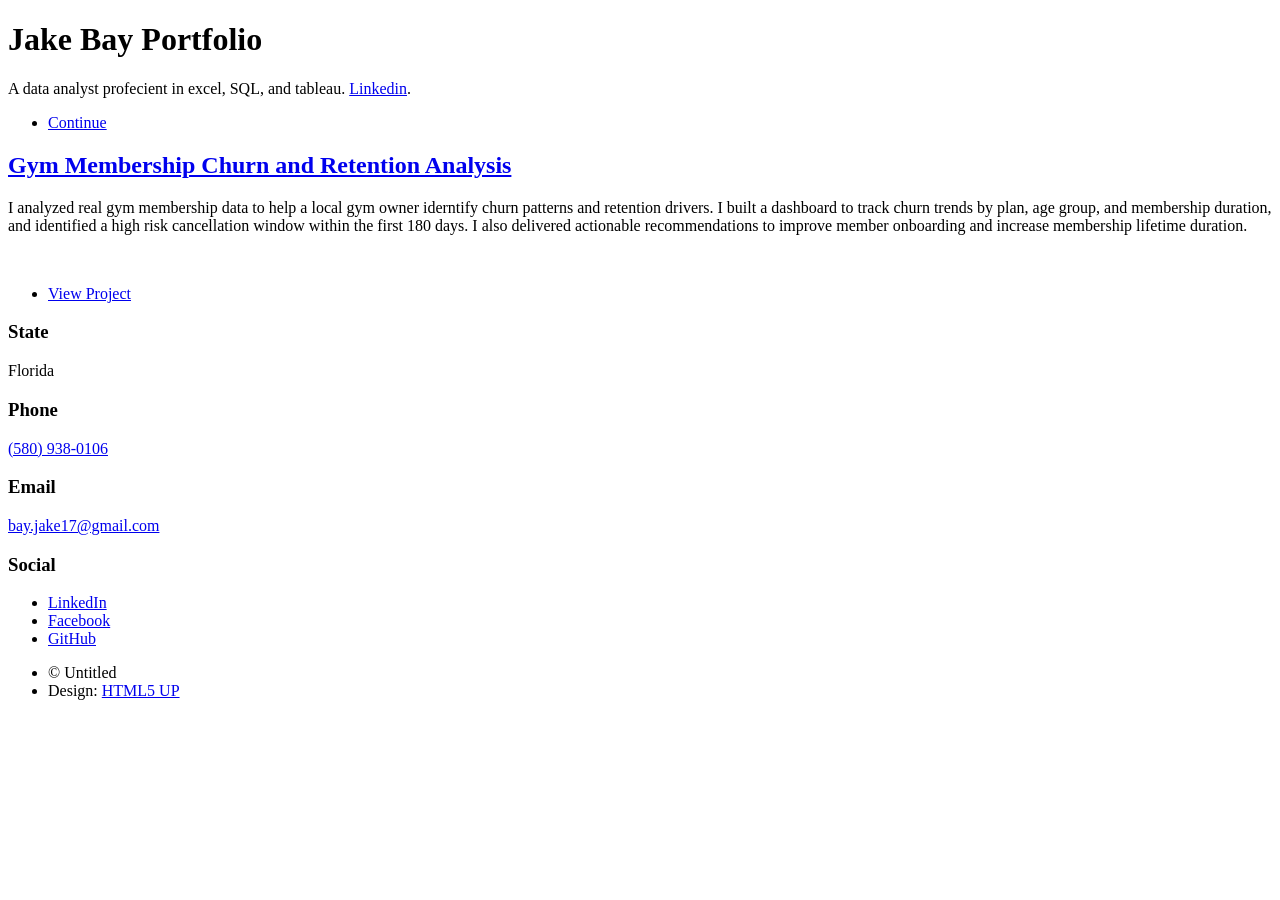
==== index.html @ 682425d4 "Add files via upload Initial Commit" ====
<!DOCTYPE HTML>
<!--
	Massively by HTML5 UP
	html5up.net | @ajlkn
	Free for personal and commercial use under the CCA 3.0 license (html5up.net/license)
-->
<html>
	<head>
		<title>Jake Bay Portfolio</title>
		<meta charset="utf-8" />
		<meta name="viewport" content="width=device-width, initial-scale=1, user-scalable=no" />
		<link rel="stylesheet" href="assets/css/main.css" />
		<noscript><link rel="stylesheet" href="assets/css/noscript.css" /></noscript>
	</head>
	<body class="is-preload">

		<!-- Wrapper -->
			<div id="wrapper" class="fade-in">

				<!-- Intro -->
					<div id="intro">
						<h1>Jake Bay Portfolio</h1></h1>
						<p>A data analyst profecient in excel, SQL, and tableau. <a href="https://www.linkedin.com/in/jake-bay/">Linkedin</a>.</p>
						<ul class="actions">
							<li><a href="#header" class="button icon solid solo fa-arrow-down scrolly">Continue</a></li>
						</ul>
					</div>

				<!-- Main -->
					<div id="main">

						<!-- Featured Post -->
							<article class="post featured">
								<header class="major">
						
									<h2><a href="#">Gym Membership Churn and Retention Analysis</a></h2>
									<p>I analyzed real gym membership data to help a local gym owner iderntify churn patterns and retention drivers.
										I built a dashboard to track churn trends by plan, age group, and membership duration, and identified a high risk
									cancellation window within the first 180 days. I also delivered actionable recommendations to improve member onboarding and increase membership lifetime duration.
						
									</p>
								</header>
								<a href="https://github.com/jakebay/gym_member_churn_analysis" target="_blank" class="image main"><img src="images/pic01.jpg" alt="" /></a>
								<ul class="actions special">
									<li><a href="https://github.com/jakebay/gym_member_churn_analysis" target="_blank" class="button large">View Project</a></li>
								</ul>
							</article>

		        




					</div>

				<!-- Footer -->
					
						<section class="split contact">
							<section class="alt">
								<h3>State</h3>
								<p>Florida</p>
							</section>
							<section>
								<h3>Phone</h3>
								<p><a href="#">(580) 938-0106</a></p>
							</section>
							<section>
								<h3>Email</h3>
								<p><a href="#">bay.jake17@gmail.com</a></p>
							</section>
							<section>
								<h3>Social</h3>
								<ul class="icons alt">
									<li><a href="https://www.linkedin.com/in/jake-bay/" class="icon brands alt fa-linkedin"><span class="label">LinkedIn</span></a></li>
									<li><a href="https://www.facebook.com/jake.bay.73" class="icon brands alt fa-facebook-f"><span class="label">Facebook</span></a></li>
									<li><a href="https://github.com/jakebay" class="icon brands alt fa-github"><span class="label">GitHub</span></a></li>
								</ul>
							</section>
						</section>
					</footer>

				<!-- Copyright -->
					<div id="copyright">
						<ul><li>&copy; Untitled</li><li>Design: <a href="https://html5up.net">HTML5 UP</a></li></ul>
					</div>

			</div>

		<!-- Scripts -->
			<script src="assets/js/jquery.min.js"></script>
			<script src="assets/js/jquery.scrollex.min.js"></script>
			<script src="assets/js/jquery.scrolly.min.js"></script>
			<script src="assets/js/browser.min.js"></script>
			<script src="assets/js/breakpoints.min.js"></script>
			<script src="assets/js/util.js"></script>
			<script src="assets/js/main.js"></script>

	</body>
</html>
---- assets/css/main.css ----
@import url(fontawesome-all.min.css);
@import url("https://fonts.googleapis.com/css?family=Merriweather:300,700,300italic,700italic|Source+Sans+Pro:900");

/*
	Massively by HTML5 UP
	html5up.net | @ajlkn
	Free for personal and commercial use under the CCA 3.0 license (html5up.net/license)
*/

html, body, div, span, applet, object,
iframe, h1, h2, h3, h4, h5, h6, p, blockquote,
pre, a, abbr, acronym, address, big, cite,
code, del, dfn, em, img, ins, kbd, q, s, samp,
small, strike, strong, sub, sup, tt, var, b,
u, i, center, dl, dt, dd, ol, ul, li, fieldset,
form, label, legend, table, caption, tbody,
tfoot, thead, tr, th, td, article, aside,
canvas, details, embed, figure, figcaption,
footer, header, hgroup, menu, nav, output, ruby,
section, summary, time, mark, audio, video {
	margin: 0;
	padding: 0;
	border: 0;
	font-size: 100%;
	font: inherit;
	vertical-align: baseline;}

article, aside, details, figcaption, figure,
footer, header, hgroup, menu, nav, section {
	display: block;}

body {
	line-height: 1;
}

ol, ul {
	list-style: none;
}

blockquote, q {
	quotes: none;
}

	blockquote:before, blockquote:after, q:before, q:after {
		content: '';
		content: none;
	}

table {
	border-collapse: collapse;
	border-spacing: 0;
}

body {
	-webkit-text-size-adjust: none;
}

mark {
	background-color: transparent;
	color: inherit;
}

input::-moz-focus-inner {
	border: 0;
	padding: 0;
}

input, select, textarea {
	-moz-appearance: none;
	-webkit-appearance: none;
	-ms-appearance: none;
	appearance: none;
}

/* Basic */

	@-ms-viewport {
		width: device-width;
	}

	body {
		-ms-overflow-style: scrollbar;
	}

	@media screen and (max-width: 480px) {

		html, body {
			min-width: 320px;
		}

	}

	html {
		box-sizing: border-box;
	}

	*, *:before, *:after {
		box-sizing: inherit;
	}

	body {
		background-color: #1e252d;
	}

		body.is-preload *, body.is-preload *:before, body.is-preload *:after {
			-moz-animation: none !important;
			-webkit-animation: none !important;
			-ms-animation: none !important;
			animation: none !important;
			-moz-transition: none !important;
			-webkit-transition: none !important;
			-ms-transition: none !important;
			transition: none !important;
		}

/* Type */

	html {
		font-size: 16pt;
	}

		@media screen and (max-width: 1680px) {

			html {
				font-size: 12pt;
			}

		}

		@media screen and (max-width: 1280px) {

			html {
				font-size: 11pt;
			}

		}

		@media screen and (max-width: 360px) {

			html {
				font-size: 10pt;
			}

		}

	body {
		color: #212931;
	}

	body, input, select, textarea {
		font-family: "Merriweather", Georgia, serif;
		font-weight: 300;
		font-size: 1rem;
		line-height: 2.375;
	}

	a {
		-moz-transition: color 0.2s ease-in-out, background-color 0.2s ease-in-out, border-color 0.2s ease-in-out, box-shadow 0.2s ease-in-out;
		-webkit-transition: color 0.2s ease-in-out, background-color 0.2s ease-in-out, border-color 0.2s ease-in-out, box-shadow 0.2s ease-in-out;
		-ms-transition: color 0.2s ease-in-out, background-color 0.2s ease-in-out, border-color 0.2s ease-in-out, box-shadow 0.2s ease-in-out;
		transition: color 0.2s ease-in-out, background-color 0.2s ease-in-out, border-color 0.2s ease-in-out, box-shadow 0.2s ease-in-out;
		border-bottom: dotted 1px;
		text-decoration: none;
	}

		a:hover {
			border-bottom-color: transparent;
		}

	strong, b {
		font-weight: 600;
	}

	em, i {
		font-style: italic;
	}

	p {
		text-align: justify;
		margin: 0 0 2rem 0;
	}

	h1, h2, h3, h4, h5, h6 {
		font-family: "Source Sans Pro", Helvetica, sans-serif;
		font-weight: 900;
		line-height: 1.5;
		letter-spacing: 0.075em;
		text-transform: uppercase;
		margin: 0 0 1rem 0;
	}

		h1 a, h2 a, h3 a, h4 a, h5 a, h6 a {
			border-bottom: 0;
			color: inherit;
			text-decoration: none;
		}

	h1 {
		font-size: 4rem;
		line-height: 1.1;
		margin: 0 0 2rem 0;
	}

	h2 {
		font-size: 1.75rem;
		line-height: 1.3;
		margin: 0 0 1.5rem 0;
	}

	h3 {
		font-size: 1.25rem;
		margin: 0 0 1.5rem 0;
	}

	h4 {
		font-size: 1rem;
	}

	h5 {
		font-size: 0.9rem;
	}

	h6 {
		font-size: 0.8rem;
	}

	sub {
		font-size: 0.8rem;
		position: relative;
		top: 0.5rem;
	}

	sup {
		font-size: 0.8rem;
		position: relative;
		top: -0.5rem;
	}

	blockquote {
		border-left: solid 4px;
		font-style: italic;
		margin: 0 0 2rem 0;
		padding: 0.5rem 0 0.5rem 2rem;
	}

	code {
		border: solid 2px;
		font-family: "Courier New", monospace;
		font-size: 0.9rem;
		margin: 0 0.25rem;
		padding: 0.25rem 0.65rem;
	}

	pre {
		-webkit-overflow-scrolling: touch;
		font-family: "Courier New", monospace;
		font-size: 0.9rem;
		margin: 0 0 2rem 0;
	}

		pre code {
			display: block;
			line-height: 1.75;
			padding: 1rem 1.5rem;
			overflow-x: auto;
		}

	hr {
		border: 0;
		border-bottom: solid 2px;
		margin: 3rem 0;
	}

		hr.major {
			margin: 5rem 0;
		}

	.align-left {
		text-align: left;
	}

	.align-center {
		text-align: center;
	}

	.align-right {
		text-align: right;
	}

	input, select, textarea {
		color: #212931;
	}

	a {
		color: #212931;
		border-bottom-color: rgba(33, 41, 49, 0.5);
	}

		a:hover {
			border-bottom-color: transparent;
			color: #18bfef !important;
		}

	strong, b {
		color: #212931;
	}

	h1, h2, h3, h4, h5, h6 {
		color: #212931;
	}

	blockquote {
		border-left-color: #eeeeee;
	}

	code {
		background: rgba(220, 220, 220, 0.25);
		border-color: #eeeeee;
	}

	hr {
		border-bottom-color: #eeeeee;
	}

/* Row */

	.row {
		display: flex;
		flex-wrap: wrap;
		box-sizing: border-box;
		align-items: stretch;
	}

		.row > * {
			box-sizing: border-box;
		}

		.row.gtr-uniform > * > :last-child {
			margin-bottom: 0;
		}

		.row.aln-left {
			justify-content: flex-start;
		}

		.row.aln-center {
			justify-content: center;
		}

		.row.aln-right {
			justify-content: flex-end;
		}

		.row.aln-top {
			align-items: flex-start;
		}

		.row.aln-middle {
			align-items: center;
		}

		.row.aln-bottom {
			align-items: flex-end;
		}

		.row > .imp {
			order: -1;
		}

		.row > .col-1 {
			width: 8.33333%;
		}

		.row > .off-1 {
			margin-left: 8.33333%;
		}

		.row > .col-2 {
			width: 16.66667%;
		}

		.row > .off-2 {
			margin-left: 16.66667%;
		}

		.row > .col-3 {
			width: 25%;
		}

		.row > .off-3 {
			margin-left: 25%;
		}

		.row > .col-4 {
			width: 33.33333%;
		}

		.row > .off-4 {
			margin-left: 33.33333%;
		}

		.row > .col-5 {
			width: 41.66667%;
		}

		.row > .off-5 {
			margin-left: 41.66667%;
		}

		.row > .col-6 {
			width: 50%;
		}

		.row > .off-6 {
			margin-left: 50%;
		}

		.row > .col-7 {
			width: 58.33333%;
		}

		.row > .off-7 {
			margin-left: 58.33333%;
		}

		.row > .col-8 {
			width: 66.66667%;
		}

		.row > .off-8 {
			margin-left: 66.66667%;
		}

		.row > .col-9 {
			width: 75%;
		}

		.row > .off-9 {
			margin-left: 75%;
		}

		.row > .col-10 {
			width: 83.33333%;
		}

		.row > .off-10 {
			margin-left: 83.33333%;
		}

		.row > .col-11 {
			width: 91.66667%;
		}

		.row > .off-11 {
			margin-left: 91.66667%;
		}

		.row > .col-12 {
			width: 100%;
		}

		.row > .off-12 {
			margin-left: 100%;
		}

		.row.gtr-0 {
			margin-top: 0;
			margin-left: 0rem;
		}

			.row.gtr-0 > * {
				padding: 0 0 0 0rem;
			}

			.row.gtr-0.gtr-uniform {
				margin-top: 0rem;
			}

				.row.gtr-0.gtr-uniform > * {
					padding-top: 0rem;
				}

		.row.gtr-25 {
			margin-top: 0;
			margin-left: -0.375rem;
		}

			.row.gtr-25 > * {
				padding: 0 0 0 0.375rem;
			}

			.row.gtr-25.gtr-uniform {
				margin-top: -0.375rem;
			}

				.row.gtr-25.gtr-uniform > * {
					padding-top: 0.375rem;
				}

		.row.gtr-50 {
			margin-top: 0;
			margin-left: -0.75rem;
		}

			.row.gtr-50 > * {
				padding: 0 0 0 0.75rem;
			}

			.row.gtr-50.gtr-uniform {
				margin-top: -0.75rem;
			}

				.row.gtr-50.gtr-uniform > * {
					padding-top: 0.75rem;
				}

		.row {
			margin-top: 0;
			margin-left: -1.5rem;
		}

			.row > * {
				padding: 0 0 0 1.5rem;
			}

			.row.gtr-uniform {
				margin-top: -1.5rem;
			}

				.row.gtr-uniform > * {
					padding-top: 1.5rem;
				}

		.row.gtr-150 {
			margin-top: 0;
			margin-left: -2.25rem;
		}

			.row.gtr-150 > * {
				padding: 0 0 0 2.25rem;
			}

			.row.gtr-150.gtr-uniform {
				margin-top: -2.25rem;
			}

				.row.gtr-150.gtr-uniform > * {
					padding-top: 2.25rem;
				}

		.row.gtr-200 {
			margin-top: 0;
			margin-left: -3rem;
		}

			.row.gtr-200 > * {
				padding: 0 0 0 3rem;
			}

			.row.gtr-200.gtr-uniform {
				margin-top: -3rem;
			}

				.row.gtr-200.gtr-uniform > * {
					padding-top: 3rem;
				}

		@media screen and (max-width: 1680px) {

			.row {
				display: flex;
				flex-wrap: wrap;
				box-sizing: border-box;
				align-items: stretch;
			}

				.row > * {
					box-sizing: border-box;
				}

				.row.gtr-uniform > * > :last-child {
					margin-bottom: 0;
				}

				.row.aln-left {
					justify-content: flex-start;
				}

				.row.aln-center {
					justify-content: center;
				}

				.row.aln-right {
					justify-content: flex-end;
				}

				.row.aln-top {
					align-items: flex-start;
				}

				.row.aln-middle {
					align-items: center;
				}

				.row.aln-bottom {
					align-items: flex-end;
				}

				.row > .imp-xlarge {
					order: -1;
				}

				.row > .col-1-xlarge {
					width: 8.33333%;
				}

				.row > .off-1-xlarge {
					margin-left: 8.33333%;
				}

				.row > .col-2-xlarge {
					width: 16.66667%;
				}

				.row > .off-2-xlarge {
					margin-left: 16.66667%;
				}

				.row > .col-3-xlarge {
					width: 25%;
				}

				.row > .off-3-xlarge {
					margin-left: 25%;
				}

				.row > .col-4-xlarge {
					width: 33.33333%;
				}

				.row > .off-4-xlarge {
					margin-left: 33.33333%;
				}

				.row > .col-5-xlarge {
					width: 41.66667%;
				}

				.row > .off-5-xlarge {
					margin-left: 41.66667%;
				}

				.row > .col-6-xlarge {
					width: 50%;
				}

				.row > .off-6-xlarge {
					margin-left: 50%;
				}

				.row > .col-7-xlarge {
					width: 58.33333%;
				}

				.row > .off-7-xlarge {
					margin-left: 58.33333%;
				}

				.row > .col-8-xlarge {
					width: 66.66667%;
				}

				.row > .off-8-xlarge {
					margin-left: 66.66667%;
				}

				.row > .col-9-xlarge {
					width: 75%;
				}

				.row > .off-9-xlarge {
					margin-left: 75%;
				}

				.row > .col-10-xlarge {
					width: 83.33333%;
				}

				.row > .off-10-xlarge {
					margin-left: 83.33333%;
				}

				.row > .col-11-xlarge {
					width: 91.66667%;
				}

				.row > .off-11-xlarge {
					margin-left: 91.66667%;
				}

				.row > .col-12-xlarge {
					width: 100%;
				}

				.row > .off-12-xlarge {
					margin-left: 100%;
				}

				.row.gtr-0 {
					margin-top: 0;
					margin-left: 0rem;
				}

					.row.gtr-0 > * {
						padding: 0 0 0 0rem;
					}

					.row.gtr-0.gtr-uniform {
						margin-top: 0rem;
					}

						.row.gtr-0.gtr-uniform > * {
							padding-top: 0rem;
						}

				.row.gtr-25 {
					margin-top: 0;
					margin-left: -0.375rem;
				}

					.row.gtr-25 > * {
						padding: 0 0 0 0.375rem;
					}

					.row.gtr-25.gtr-uniform {
						margin-top: -0.375rem;
					}

						.row.gtr-25.gtr-uniform > * {
							padding-top: 0.375rem;
						}

				.row.gtr-50 {
					margin-top: 0;
					margin-left: -0.75rem;
				}

					.row.gtr-50 > * {
						padding: 0 0 0 0.75rem;
					}

					.row.gtr-50.gtr-uniform {
						margin-top: -0.75rem;
					}

						.row.gtr-50.gtr-uniform > * {
							padding-top: 0.75rem;
						}

				.row {
					margin-top: 0;
					margin-left: -1.5rem;
				}

					.row > * {
						padding: 0 0 0 1.5rem;
					}

					.row.gtr-uniform {
						margin-top: -1.5rem;
					}

						.row.gtr-uniform > * {
							padding-top: 1.5rem;
						}

				.row.gtr-150 {
					margin-top: 0;
					margin-left: -2.25rem;
				}

					.row.gtr-150 > * {
						padding: 0 0 0 2.25rem;
					}

					.row.gtr-150.gtr-uniform {
						margin-top: -2.25rem;
					}

						.row.gtr-150.gtr-uniform > * {
							padding-top: 2.25rem;
						}

				.row.gtr-200 {
					margin-top: 0;
					margin-left: -3rem;
				}

					.row.gtr-200 > * {
						padding: 0 0 0 3rem;
					}

					.row.gtr-200.gtr-uniform {
						margin-top: -3rem;
					}

						.row.gtr-200.gtr-uniform > * {
							padding-top: 3rem;
						}

		}

		@media screen and (max-width: 1280px) {

			.row {
				display: flex;
				flex-wrap: wrap;
				box-sizing: border-box;
				align-items: stretch;
			}

				.row > * {
					box-sizing: border-box;
				}

				.row.gtr-uniform > * > :last-child {
					margin-bottom: 0;
				}

				.row.aln-left {
					justify-content: flex-start;
				}

				.row.aln-center {
					justify-content: center;
				}

				.row.aln-right {
					justify-content: flex-end;
				}

				.row.aln-top {
					align-items: flex-start;
				}

				.row.aln-middle {
					align-items: center;
				}

				.row.aln-bottom {
					align-items: flex-end;
				}

				.row > .imp-large {
					order: -1;
				}

				.row > .col-1-large {
					width: 8.33333%;
				}

				.row > .off-1-large {
					margin-left: 8.33333%;
				}

				.row > .col-2-large {
					width: 16.66667%;
				}

				.row > .off-2-large {
					margin-left: 16.66667%;
				}

				.row > .col-3-large {
					width: 25%;
				}

				.row > .off-3-large {
					margin-left: 25%;
				}

				.row > .col-4-large {
					width: 33.33333%;
				}

				.row > .off-4-large {
					margin-left: 33.33333%;
				}

				.row > .col-5-large {
					width: 41.66667%;
				}

				.row > .off-5-large {
					margin-left: 41.66667%;
				}

				.row > .col-6-large {
					width: 50%;
				}

				.row > .off-6-large {
					margin-left: 50%;
				}

				.row > .col-7-large {
					width: 58.33333%;
				}

				.row > .off-7-large {
					margin-left: 58.33333%;
				}

				.row > .col-8-large {
					width: 66.66667%;
				}

				.row > .off-8-large {
					margin-left: 66.66667%;
				}

				.row > .col-9-large {
					width: 75%;
				}

				.row > .off-9-large {
					margin-left: 75%;
				}

				.row > .col-10-large {
					width: 83.33333%;
				}

				.row > .off-10-large {
					margin-left: 83.33333%;
				}

				.row > .col-11-large {
					width: 91.66667%;
				}

				.row > .off-11-large {
					margin-left: 91.66667%;
				}

				.row > .col-12-large {
					width: 100%;
				}

				.row > .off-12-large {
					margin-left: 100%;
				}

				.row.gtr-0 {
					margin-top: 0;
					margin-left: 0rem;
				}

					.row.gtr-0 > * {
						padding: 0 0 0 0rem;
					}

					.row.gtr-0.gtr-uniform {
						margin-top: 0rem;
					}

						.row.gtr-0.gtr-uniform > * {
							padding-top: 0rem;
						}

				.row.gtr-25 {
					margin-top: 0;
					margin-left: -0.375rem;
				}

					.row.gtr-25 > * {
						padding: 0 0 0 0.375rem;
					}

					.row.gtr-25.gtr-uniform {
						margin-top: -0.375rem;
					}

						.row.gtr-25.gtr-uniform > * {
							padding-top: 0.375rem;
						}

				.row.gtr-50 {
					margin-top: 0;
					margin-left: -0.75rem;
				}

					.row.gtr-50 > * {
						padding: 0 0 0 0.75rem;
					}

					.row.gtr-50.gtr-uniform {
						margin-top: -0.75rem;
					}

						.row.gtr-50.gtr-uniform > * {
							padding-top: 0.75rem;
						}

				.row {
					margin-top: 0;
					margin-left: -1.5rem;
				}

					.row > * {
						padding: 0 0 0 1.5rem;
					}

					.row.gtr-uniform {
						margin-top: -1.5rem;
					}

						.row.gtr-uniform > * {
							padding-top: 1.5rem;
						}

				.row.gtr-150 {
					margin-top: 0;
					margin-left: -2.25rem;
				}

					.row.gtr-150 > * {
						padding: 0 0 0 2.25rem;
					}

					.row.gtr-150.gtr-uniform {
						margin-top: -2.25rem;
					}

						.row.gtr-150.gtr-uniform > * {
							padding-top: 2.25rem;
						}

				.row.gtr-200 {
					margin-top: 0;
					margin-left: -3rem;
				}

					.row.gtr-200 > * {
						padding: 0 0 0 3rem;
					}

					.row.gtr-200.gtr-uniform {
						margin-top: -3rem;
					}

						.row.gtr-200.gtr-uniform > * {
							padding-top: 3rem;
						}

		}

		@media screen and (max-width: 980px) {

			.row {
				display: flex;
				flex-wrap: wrap;
				box-sizing: border-box;
				align-items: stretch;
			}

				.row > * {
					box-sizing: border-box;
				}

				.row.gtr-uniform > * > :last-child {
					margin-bottom: 0;
				}

				.row.aln-left {
					justify-content: flex-start;
				}

				.row.aln-center {
					justify-content: center;
				}

				.row.aln-right {
					justify-content: flex-end;
				}

				.row.aln-top {
					align-items: flex-start;
				}

				.row.aln-middle {
					align-items: center;
				}

				.row.aln-bottom {
					align-items: flex-end;
				}

				.row > .imp-medium {
					order: -1;
				}

				.row > .col-1-medium {
					width: 8.33333%;
				}

				.row > .off-1-medium {
					margin-left: 8.33333%;
				}

				.row > .col-2-medium {
					width: 16.66667%;
				}

				.row > .off-2-medium {
					margin-left: 16.66667%;
				}

				.row > .col-3-medium {
					width: 25%;
				}

				.row > .off-3-medium {
					margin-left: 25%;
				}

				.row > .col-4-medium {
					width: 33.33333%;
				}

				.row > .off-4-medium {
					margin-left: 33.33333%;
				}

				.row > .col-5-medium {
					width: 41.66667%;
				}

				.row > .off-5-medium {
					margin-left: 41.66667%;
				}

				.row > .col-6-medium {
					width: 50%;
				}

				.row > .off-6-medium {
					margin-left: 50%;
				}

				.row > .col-7-medium {
					width: 58.33333%;
				}

				.row > .off-7-medium {
					margin-left: 58.33333%;
				}

				.row > .col-8-medium {
					width: 66.66667%;
				}

				.row > .off-8-medium {
					margin-left: 66.66667%;
				}

				.row > .col-9-medium {
					width: 75%;
				}

				.row > .off-9-medium {
					margin-left: 75%;
				}

				.row > .col-10-medium {
					width: 83.33333%;
				}

				.row > .off-10-medium {
					margin-left: 83.33333%;
				}

				.row > .col-11-medium {
					width: 91.66667%;
				}

				.row > .off-11-medium {
					margin-left: 91.66667%;
				}

				.row > .col-12-medium {
					width: 100%;
				}

				.row > .off-12-medium {
					margin-left: 100%;
				}

				.row.gtr-0 {
					margin-top: 0;
					margin-left: 0rem;
				}

					.row.gtr-0 > * {
						padding: 0 0 0 0rem;
					}

					.row.gtr-0.gtr-uniform {
						margin-top: 0rem;
					}

						.row.gtr-0.gtr-uniform > * {
							padding-top: 0rem;
						}

				.row.gtr-25 {
					margin-top: 0;
					margin-left: -0.375rem;
				}

					.row.gtr-25 > * {
						padding: 0 0 0 0.375rem;
					}

					.row.gtr-25.gtr-uniform {
						margin-top: -0.375rem;
					}

						.row.gtr-25.gtr-uniform > * {
							padding-top: 0.375rem;
						}

				.row.gtr-50 {
					margin-top: 0;
					margin-left: -0.75rem;
				}

					.row.gtr-50 > * {
						padding: 0 0 0 0.75rem;
					}

					.row.gtr-50.gtr-uniform {
						margin-top: -0.75rem;
					}

						.row.gtr-50.gtr-uniform > * {
							padding-top: 0.75rem;
						}

				.row {
					margin-top: 0;
					margin-left: -1.5rem;
				}

					.row > * {
						padding: 0 0 0 1.5rem;
					}

					.row.gtr-uniform {
						margin-top: -1.5rem;
					}

						.row.gtr-uniform > * {
							padding-top: 1.5rem;
						}

				.row.gtr-150 {
					margin-top: 0;
					margin-left: -2.25rem;
				}

					.row.gtr-150 > * {
						padding: 0 0 0 2.25rem;
					}

					.row.gtr-150.gtr-uniform {
						margin-top: -2.25rem;
					}

						.row.gtr-150.gtr-uniform > * {
							padding-top: 2.25rem;
						}

				.row.gtr-200 {
					margin-top: 0;
					margin-left: -3rem;
				}

					.row.gtr-200 > * {
						padding: 0 0 0 3rem;
					}

					.row.gtr-200.gtr-uniform {
						margin-top: -3rem;
					}

						.row.gtr-200.gtr-uniform > * {
							padding-top: 3rem;
						}

		}

		@media screen and (max-width: 736px) {

			.row {
				display: flex;
				flex-wrap: wrap;
				box-sizing: border-box;
				align-items: stretch;
			}

				.row > * {
					box-sizing: border-box;
				}

				.row.gtr-uniform > * > :last-child {
					margin-bottom: 0;
				}

				.row.aln-left {
					justify-content: flex-start;
				}

				.row.aln-center {
					justify-content: center;
				}

				.row.aln-right {
					justify-content: flex-end;
				}

				.row.aln-top {
					align-items: flex-start;
				}

				.row.aln-middle {
					align-items: center;
				}

				.row.aln-bottom {
					align-items: flex-end;
				}

				.row > .imp-small {
					order: -1;
				}

				.row > .col-1-small {
					width: 8.33333%;
				}

				.row > .off-1-small {
					margin-left: 8.33333%;
				}

				.row > .col-2-small {
					width: 16.66667%;
				}

				.row > .off-2-small {
					margin-left: 16.66667%;
				}

				.row > .col-3-small {
					width: 25%;
				}

				.row > .off-3-small {
					margin-left: 25%;
				}

				.row > .col-4-small {
					width: 33.33333%;
				}

				.row > .off-4-small {
					margin-left: 33.33333%;
				}

				.row > .col-5-small {
					width: 41.66667%;
				}

				.row > .off-5-small {
					margin-left: 41.66667%;
				}

				.row > .col-6-small {
					width: 50%;
				}

				.row > .off-6-small {
					margin-left: 50%;
				}

				.row > .col-7-small {
					width: 58.33333%;
				}

				.row > .off-7-small {
					margin-left: 58.33333%;
				}

				.row > .col-8-small {
					width: 66.66667%;
				}

				.row > .off-8-small {
					margin-left: 66.66667%;
				}

				.row > .col-9-small {
					width: 75%;
				}

				.row > .off-9-small {
					margin-left: 75%;
				}

				.row > .col-10-small {
					width: 83.33333%;
				}

				.row > .off-10-small {
					margin-left: 83.33333%;
				}

				.row > .col-11-small {
					width: 91.66667%;
				}

				.row > .off-11-small {
					margin-left: 91.66667%;
				}

				.row > .col-12-small {
					width: 100%;
				}

				.row > .off-12-small {
					margin-left: 100%;
				}

				.row.gtr-0 {
					margin-top: 0;
					margin-left: 0rem;
				}

					.row.gtr-0 > * {
						padding: 0 0 0 0rem;
					}

					.row.gtr-0.gtr-uniform {
						margin-top: 0rem;
					}

						.row.gtr-0.gtr-uniform > * {
							padding-top: 0rem;
						}

				.row.gtr-25 {
					margin-top: 0;
					margin-left: -0.375rem;
				}

					.row.gtr-25 > * {
						padding: 0 0 0 0.375rem;
					}

					.row.gtr-25.gtr-uniform {
						margin-top: -0.375rem;
					}

						.row.gtr-25.gtr-uniform > * {
							padding-top: 0.375rem;
						}

				.row.gtr-50 {
					margin-top: 0;
					margin-left: -0.75rem;
				}

					.row.gtr-50 > * {
						padding: 0 0 0 0.75rem;
					}

					.row.gtr-50.gtr-uniform {
						margin-top: -0.75rem;
					}

						.row.gtr-50.gtr-uniform > * {
							padding-top: 0.75rem;
						}

				.row {
					margin-top: 0;
					margin-left: -1.5rem;
				}

					.row > * {
						padding: 0 0 0 1.5rem;
					}

					.row.gtr-uniform {
						margin-top: -1.5rem;
					}

						.row.gtr-uniform > * {
							padding-top: 1.5rem;
						}

				.row.gtr-150 {
					margin-top: 0;
					margin-left: -2.25rem;
				}

					.row.gtr-150 > * {
						padding: 0 0 0 2.25rem;
					}

					.row.gtr-150.gtr-uniform {
						margin-top: -2.25rem;
					}

						.row.gtr-150.gtr-uniform > * {
							padding-top: 2.25rem;
						}

				.row.gtr-200 {
					margin-top: 0;
					margin-left: -3rem;
				}

					.row.gtr-200 > * {
						padding: 0 0 0 3rem;
					}

					.row.gtr-200.gtr-uniform {
						margin-top: -3rem;
					}

						.row.gtr-200.gtr-uniform > * {
							padding-top: 3rem;
						}

		}

		@media screen and (max-width: 480px) {

			.row {
				display: flex;
				flex-wrap: wrap;
				box-sizing: border-box;
				align-items: stretch;
			}

				.row > * {
					box-sizing: border-box;
				}

				.row.gtr-uniform > * > :last-child {
					margin-bottom: 0;
				}

				.row.aln-left {
					justify-content: flex-start;
				}

				.row.aln-center {
					justify-content: center;
				}

				.row.aln-right {
					justify-content: flex-end;
				}

				.row.aln-top {
					align-items: flex-start;
				}

				.row.aln-middle {
					align-items: center;
				}

				.row.aln-bottom {
					align-items: flex-end;
				}

				.row > .imp-xsmall {
					order: -1;
				}

				.row > .col-1-xsmall {
					width: 8.33333%;
				}

				.row > .off-1-xsmall {
					margin-left: 8.33333%;
				}

				.row > .col-2-xsmall {
					width: 16.66667%;
				}

				.row > .off-2-xsmall {
					margin-left: 16.66667%;
				}

				.row > .col-3-xsmall {
					width: 25%;
				}

				.row > .off-3-xsmall {
					margin-left: 25%;
				}

				.row > .col-4-xsmall {
					width: 33.33333%;
				}

				.row > .off-4-xsmall {
					margin-left: 33.33333%;
				}

				.row > .col-5-xsmall {
					width: 41.66667%;
				}

				.row > .off-5-xsmall {
					margin-left: 41.66667%;
				}

				.row > .col-6-xsmall {
					width: 50%;
				}

				.row > .off-6-xsmall {
					margin-left: 50%;
				}

				.row > .col-7-xsmall {
					width: 58.33333%;
				}

				.row > .off-7-xsmall {
					margin-left: 58.33333%;
				}

				.row > .col-8-xsmall {
					width: 66.66667%;
				}

				.row > .off-8-xsmall {
					margin-left: 66.66667%;
				}

				.row > .col-9-xsmall {
					width: 75%;
				}

				.row > .off-9-xsmall {
					margin-left: 75%;
				}

				.row > .col-10-xsmall {
					width: 83.33333%;
				}

				.row > .off-10-xsmall {
					margin-left: 83.33333%;
				}

				.row > .col-11-xsmall {
					width: 91.66667%;
				}

				.row > .off-11-xsmall {
					margin-left: 91.66667%;
				}

				.row > .col-12-xsmall {
					width: 100%;
				}

				.row > .off-12-xsmall {
					margin-left: 100%;
				}

				.row.gtr-0 {
					margin-top: 0;
					margin-left: 0rem;
				}

					.row.gtr-0 > * {
						padding: 0 0 0 0rem;
					}

					.row.gtr-0.gtr-uniform {
						margin-top: 0rem;
					}

						.row.gtr-0.gtr-uniform > * {
							padding-top: 0rem;
						}

				.row.gtr-25 {
					margin-top: 0;
					margin-left: -0.375rem;
				}

					.row.gtr-25 > * {
						padding: 0 0 0 0.375rem;
					}

					.row.gtr-25.gtr-uniform {
						margin-top: -0.375rem;
					}

						.row.gtr-25.gtr-uniform > * {
							padding-top: 0.375rem;
						}

				.row.gtr-50 {
					margin-top: 0;
					margin-left: -0.75rem;
				}

					.row.gtr-50 > * {
						padding: 0 0 0 0.75rem;
					}

					.row.gtr-50.gtr-uniform {
						margin-top: -0.75rem;
					}

						.row.gtr-50.gtr-uniform > * {
							padding-top: 0.75rem;
						}

				.row {
					margin-top: 0;
					margin-left: -1.5rem;
				}

					.row > * {
						padding: 0 0 0 1.5rem;
					}

					.row.gtr-uniform {
						margin-top: -1.5rem;
					}

						.row.gtr-uniform > * {
							padding-top: 1.5rem;
						}

				.row.gtr-150 {
					margin-top: 0;
					margin-left: -2.25rem;
				}

					.row.gtr-150 > * {
						padding: 0 0 0 2.25rem;
					}

					.row.gtr-150.gtr-uniform {
						margin-top: -2.25rem;
					}

						.row.gtr-150.gtr-uniform > * {
							padding-top: 2.25rem;
						}

				.row.gtr-200 {
					margin-top: 0;
					margin-left: -3rem;
				}

					.row.gtr-200 > * {
						padding: 0 0 0 3rem;
					}

					.row.gtr-200.gtr-uniform {
						margin-top: -3rem;
					}

						.row.gtr-200.gtr-uniform > * {
							padding-top: 3rem;
						}

		}

		@media screen and (max-width: 360px) {

			.row {
				display: flex;
				flex-wrap: wrap;
				box-sizing: border-box;
				align-items: stretch;
			}

				.row > * {
					box-sizing: border-box;
				}

				.row.gtr-uniform > * > :last-child {
					margin-bottom: 0;
				}

				.row.aln-left {
					justify-content: flex-start;
				}

				.row.aln-center {
					justify-content: center;
				}

				.row.aln-right {
					justify-content: flex-end;
				}

				.row.aln-top {
					align-items: flex-start;
				}

				.row.aln-middle {
					align-items: center;
				}

				.row.aln-bottom {
					align-items: flex-end;
				}

				.row > .imp-xxsmall {
					order: -1;
				}

				.row > .col-1-xxsmall {
					width: 8.33333%;
				}

				.row > .off-1-xxsmall {
					margin-left: 8.33333%;
				}

				.row > .col-2-xxsmall {
					width: 16.66667%;
				}

				.row > .off-2-xxsmall {
					margin-left: 16.66667%;
				}

				.row > .col-3-xxsmall {
					width: 25%;
				}

				.row > .off-3-xxsmall {
					margin-left: 25%;
				}

				.row > .col-4-xxsmall {
					width: 33.33333%;
				}

				.row > .off-4-xxsmall {
					margin-left: 33.33333%;
				}

				.row > .col-5-xxsmall {
					width: 41.66667%;
				}

				.row > .off-5-xxsmall {
					margin-left: 41.66667%;
				}

				.row > .col-6-xxsmall {
					width: 50%;
				}

				.row > .off-6-xxsmall {
					margin-left: 50%;
				}

				.row > .col-7-xxsmall {
					width: 58.33333%;
				}

				.row > .off-7-xxsmall {
					margin-left: 58.33333%;
				}

				.row > .col-8-xxsmall {
					width: 66.66667%;
				}

				.row > .off-8-xxsmall {
					margin-left: 66.66667%;
				}

				.row > .col-9-xxsmall {
					width: 75%;
				}

				.row > .off-9-xxsmall {
					margin-left: 75%;
				}

				.row > .col-10-xxsmall {
					width: 83.33333%;
				}

				.row > .off-10-xxsmall {
					margin-left: 83.33333%;
				}

				.row > .col-11-xxsmall {
					width: 91.66667%;
				}

				.row > .off-11-xxsmall {
					margin-left: 91.66667%;
				}

				.row > .col-12-xxsmall {
					width: 100%;
				}

				.row > .off-12-xxsmall {
					margin-left: 100%;
				}

				.row.gtr-0 {
					margin-top: 0;
					margin-left: 0rem;
				}

					.row.gtr-0 > * {
						padding: 0 0 0 0rem;
					}

					.row.gtr-0.gtr-uniform {
						margin-top: 0rem;
					}

						.row.gtr-0.gtr-uniform > * {
							padding-top: 0rem;
						}

				.row.gtr-25 {
					margin-top: 0;
					margin-left: -0.375rem;
				}

					.row.gtr-25 > * {
						padding: 0 0 0 0.375rem;
					}

					.row.gtr-25.gtr-uniform {
						margin-top: -0.375rem;
					}

						.row.gtr-25.gtr-uniform > * {
							padding-top: 0.375rem;
						}

				.row.gtr-50 {
					margin-top: 0;
					margin-left: -0.75rem;
				}

					.row.gtr-50 > * {
						padding: 0 0 0 0.75rem;
					}

					.row.gtr-50.gtr-uniform {
						margin-top: -0.75rem;
					}

						.row.gtr-50.gtr-uniform > * {
							padding-top: 0.75rem;
						}

				.row {
					margin-top: 0;
					margin-left: -1.5rem;
				}

					.row > * {
						padding: 0 0 0 1.5rem;
					}

					.row.gtr-uniform {
						margin-top: -1.5rem;
					}

						.row.gtr-uniform > * {
							padding-top: 1.5rem;
						}

				.row.gtr-150 {
					margin-top: 0;
					margin-left: -2.25rem;
				}

					.row.gtr-150 > * {
						padding: 0 0 0 2.25rem;
					}

					.row.gtr-150.gtr-uniform {
						margin-top: -2.25rem;
					}

						.row.gtr-150.gtr-uniform > * {
							padding-top: 2.25rem;
						}

				.row.gtr-200 {
					margin-top: 0;
					margin-left: -3rem;
				}

					.row.gtr-200 > * {
						padding: 0 0 0 3rem;
					}

					.row.gtr-200.gtr-uniform {
						margin-top: -3rem;
					}

						.row.gtr-200.gtr-uniform > * {
							padding-top: 3rem;
						}

		}

/* Box */

	.box {
		border: solid 2px;
		margin-bottom: 2rem;
		padding: 1.5rem;
	}

		.box > :last-child,
		.box > :last-child > :last-child,
		.box > :last-child > :last-child > :last-child {
			margin-bottom: 0;
		}

		.box.alt {
			border: 0;
			border-radius: 0;
			padding: 0;
		}

	.box {
		border-color: #eeeeee;
	}

/* Button */

	input[type="submit"],
	input[type="reset"],
	input[type="button"],
	button,
	.button {
		-moz-appearance: none;
		-webkit-appearance: none;
		-ms-appearance: none;
		appearance: none;
		-moz-transition: background-color 0.2s ease-in-out, box-shadow 0.2s ease-in-out, color 0.2s ease-in-out;
		-webkit-transition: background-color 0.2s ease-in-out, box-shadow 0.2s ease-in-out, color 0.2s ease-in-out;
		-ms-transition: background-color 0.2s ease-in-out, box-shadow 0.2s ease-in-out, color 0.2s ease-in-out;
		transition: background-color 0.2s ease-in-out, box-shadow 0.2s ease-in-out, color 0.2s ease-in-out;
		border: 0;
		border-radius: 0;
		cursor: pointer;
		display: inline-block;
		font-family: "Source Sans Pro", Helvetica, sans-serif;
		font-size: 0.8rem;
		font-weight: 900;
		letter-spacing: 0.075em;
		height: 3rem;
		line-height: 3rem;
		padding: 0 2rem;
		text-align: center;
		text-decoration: none;
		text-transform: uppercase;
		white-space: nowrap;
	}

		input[type="submit"].icon:before,
		input[type="reset"].icon:before,
		input[type="button"].icon:before,
		button.icon:before,
		.button.icon:before {
			margin-right: 0.5rem;
		}

		input[type="submit"].icon.solo,
		input[type="reset"].icon.solo,
		input[type="button"].icon.solo,
		button.icon.solo,
		.button.icon.solo {
			position: relative;
			width: 4rem;
			height: 4rem;
			line-height: 4rem;
			border-radius: 4rem;
			text-indent: 4rem;
			overflow: hidden;
			padding: 0;
			white-space: nowrap;
		}

			input[type="submit"].icon.solo:before,
			input[type="reset"].icon.solo:before,
			input[type="button"].icon.solo:before,
			button.icon.solo:before,
			.button.icon.solo:before {
				position: absolute;
				display: block;
				top: 0;
				left: 0;
				width: inherit;
				height: inherit;
				line-height: inherit;
				font-size: 1.25rem;
				margin-right: 0;
				text-align: center;
				text-indent: 0;
			}

		input[type="submit"].fit,
		input[type="reset"].fit,
		input[type="button"].fit,
		button.fit,
		.button.fit {
			width: 100%;
		}

		input[type="submit"].small,
		input[type="reset"].small,
		input[type="button"].small,
		button.small,
		.button.small {
			font-size: 0.7rem;
			height: 2.5rem;
			line-height: 2.5rem;
			padding: 0 1.5rem;
		}

		input[type="submit"].large,
		input[type="reset"].large,
		input[type="button"].large,
		button.large,
		.button.large {
			font-size: 0.9rem;
			height: 3.5rem;
			line-height: 3.5rem;
			padding: 0 2.75rem;
		}

		@media screen and (max-width: 980px) {

			input[type="submit"],
			input[type="reset"],
			input[type="button"],
			button,
			.button {
				font-size: 0.9rem;
				height: 3.25rem;
				line-height: 3.25rem;
			}

				input[type="submit"].large,
				input[type="reset"].large,
				input[type="button"].large,
				button.large,
				.button.large {
					font-size: 1rem;
					height: 3.75rem;
					line-height: 3.75rem;
				}

		}

		input[type="submit"].disabled, input[type="submit"]:disabled,
		input[type="reset"].disabled,
		input[type="reset"]:disabled,
		input[type="button"].disabled,
		input[type="button"]:disabled,
		button.disabled,
		button:disabled,
		.button.disabled,
		.button:disabled {
			pointer-events: none;
			opacity: 0.25;
		}

	input[type="submit"],
	input[type="reset"],
	input[type="button"],
	button,
	.button {
		background-color: transparent;
		box-shadow: inset 0 0 0 2px #212931;
		color: #212931 !important;
	}

		input[type="submit"]:hover,
		input[type="reset"]:hover,
		input[type="button"]:hover,
		button:hover,
		.button:hover {
			box-shadow: inset 0 0 0 2px #18bfef;
			color: #18bfef !important;
		}

		input[type="submit"].primary,
		input[type="reset"].primary,
		input[type="button"].primary,
		button.primary,
		.button.primary {
			background-color: #212931;
			box-shadow: none;
			color: #ffffff !important;
		}

			input[type="submit"].primary:hover,
			input[type="reset"].primary:hover,
			input[type="button"].primary:hover,
			button.primary:hover,
			.button.primary:hover {
				background-color: #18bfef;
			}

/* Form */

	form {
		margin: 0 0 2rem 0;
	}

		form > :last-child {
			margin-bottom: 0;
		}

		form > .fields {
			display: -moz-flex;
			display: -webkit-flex;
			display: -ms-flex;
			display: flex;
			-moz-flex-wrap: wrap;
			-webkit-flex-wrap: wrap;
			-ms-flex-wrap: wrap;
			flex-wrap: wrap;
			width: calc(100% + 3rem);
			margin: -1.5rem 0 2rem -1.5rem;
		}

			form > .fields > .field {
				-moz-flex-grow: 0;
				-webkit-flex-grow: 0;
				-ms-flex-grow: 0;
				flex-grow: 0;
				-moz-flex-shrink: 0;
				-webkit-flex-shrink: 0;
				-ms-flex-shrink: 0;
				flex-shrink: 0;
				padding: 1.5rem 0 0 1.5rem;
				width: calc(100% - 1.5rem);
			}

				form > .fields > .field.half {
					width: calc(50% - 0.75rem);
				}

				form > .fields > .field.third {
					width: calc(100%/3 - 0.5rem);
				}

				form > .fields > .field.quarter {
					width: calc(25% - 0.375rem);
				}

		@media screen and (max-width: 480px) {

			form > .fields {
				width: calc(100% + 3rem);
				margin: -1.5rem 0 2rem -1.5rem;
			}

				form > .fields > .field {
					padding: 1.5rem 0 0 1.5rem;
					width: calc(100% - 1.5rem);
				}

					form > .fields > .field.half {
						width: calc(100% - 1.5rem);
					}

					form > .fields > .field.third {
						width: calc(100% - 1.5rem);
					}

					form > .fields > .field.quarter {
						width: calc(100% - 1.5rem);
					}

		}

	label {
		display: block;
		font-family: "Source Sans Pro", Helvetica, sans-serif;
		font-weight: 900;
		line-height: 1.5;
		letter-spacing: 0.075em;
		font-size: 0.8rem;
		text-transform: uppercase;
		margin: 0 0 0.75rem 0;
	}

		@media screen and (max-width: 980px) {

			label {
				font-size: 0.9rem;
			}

		}

	input[type="text"],
	input[type="password"],
	input[type="email"],
	select,
	textarea {
		-moz-appearance: none;
		-webkit-appearance: none;
		-ms-appearance: none;
		appearance: none;
		background: transparent;
		border-radius: 0;
		border: solid 2px;
		color: inherit;
		display: block;
		outline: 0;
		padding: 0 1rem;
		text-decoration: none;
		width: 100%;
	}

		input[type="text"]:invalid,
		input[type="password"]:invalid,
		input[type="email"]:invalid,
		select:invalid,
		textarea:invalid {
			box-shadow: none;
		}

	select {
		background-size: 1.25rem;
		background-repeat: no-repeat;
		background-position: calc(100% - 1rem) center;
		height: 3rem;
		padding-right: 3rem;
		text-overflow: ellipsis;
	}

		select:focus::-ms-value {
			background-color: transparent;
		}

		select::-ms-expand {
			display: none;
		}

	input[type="text"],
	input[type="password"],
	input[type="email"],
	select {
		height: 3rem;
	}

	textarea {
		padding: 0.75rem 1rem;
	}

	input[type="checkbox"],
	input[type="radio"] {
		-moz-appearance: none;
		-webkit-appearance: none;
		-ms-appearance: none;
		appearance: none;
		display: block;
		float: left;
		margin-right: -2rem;
		opacity: 0;
		width: 1rem;
		z-index: -1;
	}

		input[type="checkbox"] + label,
		input[type="radio"] + label {
			text-decoration: none;
			cursor: pointer;
			display: inline-block;
			font-size: 1rem;
			letter-spacing: 0;
			font-family: "Merriweather", Georgia, serif;
			text-transform: none;
			font-weight: 300;
			padding-left: 2.8rem;
			padding-right: 1rem;
			position: relative;
		}

			input[type="checkbox"] + label:before,
			input[type="radio"] + label:before {
				-moz-osx-font-smoothing: grayscale;
				-webkit-font-smoothing: antialiased;
				display: inline-block;
				font-style: normal;
				font-variant: normal;
				text-rendering: auto;
				line-height: 1;
				text-transform: none !important;
				font-family: 'Font Awesome 5 Free';
				font-weight: 900;
			}

			input[type="checkbox"] + label:before,
			input[type="radio"] + label:before {
				border-radius: 0;
				border: solid 2px;
				content: '';
				display: inline-block;
				font-size: 0.8rem;
				height: 1.8rem;
				left: 0;
				line-height: 1.65rem;
				position: absolute;
				text-align: center;
				top: -0.125rem;
				width: 1.8rem;
			}

		input[type="checkbox"]:checked + label:before,
		input[type="radio"]:checked + label:before {
			content: '\f00c';
		}

	input[type="checkbox"] + label:before {
		border-radius: 0;
	}

	input[type="radio"] + label:before {
		border-radius: 100%;
	}

	::-webkit-input-placeholder {
		opacity: 1.0;
	}

	:-moz-placeholder {
		opacity: 1.0;
	}

	::-moz-placeholder {
		opacity: 1.0;
	}

	:-ms-input-placeholder {
		opacity: 1.0;
	}

	label {
		color: #212931;
	}

	input[type="text"],
	input[type="password"],
	input[type="email"],
	select,
	textarea {
		border-color: #eeeeee;
	}

		input[type="text"]:focus,
		input[type="password"]:focus,
		input[type="email"]:focus,
		select:focus,
		textarea:focus {
			border-color: #18bfef;
		}

	select {
		background-image: url("data:image/svg+xml;charset=utf8,%3Csvg xmlns='http://www.w3.org/2000/svg' width='40' height='40' preserveAspectRatio='none' viewBox='0 0 40 40'%3E%3Cpath d='M9.4,12.3l10.4,10.4l10.4-10.4c0.2-0.2,0.5-0.4,0.9-0.4c0.3,0,0.6,0.1,0.9,0.4l3.3,3.3c0.2,0.2,0.4,0.5,0.4,0.9 c0,0.4-0.1,0.6-0.4,0.9L20.7,31.9c-0.2,0.2-0.5,0.4-0.9,0.4c-0.3,0-0.6-0.1-0.9-0.4L4.3,17.3c-0.2-0.2-0.4-0.5-0.4-0.9 c0-0.4,0.1-0.6,0.4-0.9l3.3-3.3c0.2-0.2,0.5-0.4,0.9-0.4S9.1,12.1,9.4,12.3z' fill='%23eeeeee' /%3E%3C/svg%3E");
	}

		select option {
			background-color: #ffffff;
			color: #212931;
		}

	.select-wrapper:before {
		color: #eeeeee;
	}

	input[type="checkbox"] + label,
	input[type="radio"] + label {
		color: #212931;
	}

		input[type="checkbox"] + label:before,
		input[type="radio"] + label:before {
			border-color: #eeeeee;
		}

	input[type="checkbox"]:checked + label:before,
	input[type="radio"]:checked + label:before {
		background-color: #212931;
		border-color: #212931;
		color: #ffffff;
	}

	input[type="checkbox"]:focus + label:before,
	input[type="radio"]:focus + label:before {
		border-color: #18bfef;
	}

	::-webkit-input-placeholder {
		color: #909498 !important;
	}

	:-moz-placeholder {
		color: #909498 !important;
	}

	::-moz-placeholder {
		color: #909498 !important;
	}

	:-ms-input-placeholder {
		color: #909498 !important;
	}

	.formerize-placeholder {
		color: #909498 !important;
	}

/* Icon */

	.icon {
		text-decoration: none;
		border-bottom: none;
		position: relative;
	}

		.icon:before {
			-moz-osx-font-smoothing: grayscale;
			-webkit-font-smoothing: antialiased;
			display: inline-block;
			font-style: normal;
			font-variant: normal;
			text-rendering: auto;
			line-height: 1;
			text-transform: none !important;
			font-family: 'Font Awesome 5 Free';
			font-weight: 400;
		}

		.icon > .label {
			display: none;
		}

		.icon:before {
			line-height: inherit;
		}

		.icon.solid:before {
			font-weight: 900;
		}

		.icon.brands:before {
			font-family: 'Font Awesome 5 Brands';
		}

/* Image */

	.image {
		border: 0;
		display: inline-block;
		position: relative;
	}

		.image img {
			display: block;
		}

		.image.left, .image.right {
			max-width: 40%;
		}

			.image.left img, .image.right img {
				width: 100%;
			}

		.image.left {
			float: left;
			margin: 0 2rem 2rem 0;
			top: 0.75rem;
		}

		.image.right {
			float: right;
			margin: 0 0 2rem 2rem;
			top: 0.75rem;
		}

		.image.fit {
			display: block;
			margin: 2.5rem 0;
			width: 100%;
		}

			.image.fit:first-child {
				margin-top: 0;
			}

			.image.fit img {
				width: 100%;
			}

		.image.main {
			display: block;
			margin: 4rem 0;
			width: 100%;
		}

			.image.main:first-child {
				margin-top: 0;
			}

			.image.main img {
				width: 100%;
			}

		@media screen and (max-width: 736px) {

			.image.fit {
				margin: 2rem 0;
			}

			.image.main {
				margin: 2rem 0;
			}

		}

	a.image {
		overflow: hidden;
	}

		a.image img {
			-moz-transition: -moz-transform 0.2s ease-out;
			-webkit-transition: -webkit-transform 0.2s ease-out;
			-ms-transition: -ms-transform 0.2s ease-out;
			transition: transform 0.2s ease-out;
		}

		a.image:hover img {
			-moz-transform: scale(1.05);
			-webkit-transform: scale(1.05);
			-ms-transform: scale(1.05);
			transform: scale(1.05);
		}

/* Actions */

	ul.actions {
		display: -moz-flex;
		display: -webkit-flex;
		display: -ms-flex;
		display: flex;
		cursor: default;
		list-style: none;
		margin-left: -1rem;
		padding-left: 0;
	}

		ul.actions li {
			padding: 0 0 0 1rem;
			vertical-align: middle;
		}

		ul.actions.special {
			-moz-justify-content: center;
			-webkit-justify-content: center;
			-ms-justify-content: center;
			justify-content: center;
			width: 100%;
			margin-left: 0;
		}

			ul.actions.special li:first-child {
				padding-left: 0;
			}

		ul.actions.stacked {
			-moz-flex-direction: column;
			-webkit-flex-direction: column;
			-ms-flex-direction: column;
			flex-direction: column;
			margin-left: 0;
		}

			ul.actions.stacked li {
				padding: 1.3rem 0 0 0;
			}

				ul.actions.stacked li:first-child {
					padding-top: 0;
				}

		ul.actions.fit {
			width: calc(100% + 1rem);
		}

			ul.actions.fit li {
				-moz-flex-grow: 1;
				-webkit-flex-grow: 1;
				-ms-flex-grow: 1;
				flex-grow: 1;
				-moz-flex-shrink: 1;
				-webkit-flex-shrink: 1;
				-ms-flex-shrink: 1;
				flex-shrink: 1;
				width: 100%;
			}

				ul.actions.fit li > * {
					width: 100%;
				}

			ul.actions.fit.stacked {
				width: 100%;
			}

		@media screen and (max-width: 480px) {

			ul.actions:not(.fixed) {
				-moz-flex-direction: column;
				-webkit-flex-direction: column;
				-ms-flex-direction: column;
				flex-direction: column;
				margin-left: 0;
				width: 100% !important;
			}

				ul.actions:not(.fixed) li {
					-moz-flex-grow: 1;
					-webkit-flex-grow: 1;
					-ms-flex-grow: 1;
					flex-grow: 1;
					-moz-flex-shrink: 1;
					-webkit-flex-shrink: 1;
					-ms-flex-shrink: 1;
					flex-shrink: 1;
					padding: 1rem 0 0 0;
					text-align: center;
					width: 100%;
				}

					ul.actions:not(.fixed) li > * {
						width: 100%;
					}

					ul.actions:not(.fixed) li:first-child {
						padding-top: 0;
					}

					ul.actions:not(.fixed) li input[type="submit"],
					ul.actions:not(.fixed) li input[type="reset"],
					ul.actions:not(.fixed) li input[type="button"],
					ul.actions:not(.fixed) li button,
					ul.actions:not(.fixed) li .button {
						width: 100%;
					}

						ul.actions:not(.fixed) li input[type="submit"].icon:before,
						ul.actions:not(.fixed) li input[type="reset"].icon:before,
						ul.actions:not(.fixed) li input[type="button"].icon:before,
						ul.actions:not(.fixed) li button.icon:before,
						ul.actions:not(.fixed) li .button.icon:before {
							margin-left: -0.5rem;
						}

		}

/* Icons */

	ul.icons {
		cursor: default;
		list-style: none;
		padding-left: 0;
	}

		ul.icons li {
			display: inline-block;
			padding: 0 0.5rem 0 0;
			vertical-align: middle;
		}

			ul.icons li:last-child {
				padding-right: 0;
			}

			ul.icons li .icon:before {
				width: 2.25rem;
				height: 2.25rem;
				line-height: 2.25rem;
				display: inline-block;
				text-align: center;
				border-radius: 100%;
				font-size: 1.25rem;
			}

		ul.icons.alt li .icon:before {
			-moz-transition: color 0.2s ease-in-out, background-color 0.2s ease-in-out, border-color 0.2s ease-in-out, box-shadow 0.2s ease-in-out;
			-webkit-transition: color 0.2s ease-in-out, background-color 0.2s ease-in-out, border-color 0.2s ease-in-out, box-shadow 0.2s ease-in-out;
			-ms-transition: color 0.2s ease-in-out, background-color 0.2s ease-in-out, border-color 0.2s ease-in-out, box-shadow 0.2s ease-in-out;
			transition: color 0.2s ease-in-out, background-color 0.2s ease-in-out, border-color 0.2s ease-in-out, box-shadow 0.2s ease-in-out;
			font-size: 1rem;
		}

/* List */

	ol {
		list-style: decimal;
		margin: 0 0 2rem 0;
		padding-left: 1.25rem;
	}

		ol li {
			padding-left: 0.25rem;
		}

	ul {
		list-style: disc;
		margin: 0 0 2rem 0;
		padding-left: 1rem;
	}

		ul li {
			padding-left: 0.5rem;
		}

		ul.divided {
			list-style: none;
			padding-left: 0;
		}

			ul.divided li {
				border-top: solid 1px;
				padding: 0.5rem 0;
			}

				ul.divided li:first-child {
					border-top: 0;
					padding-top: 0;
				}

	dl {
		margin: 0 0 2rem 0;
	}

		dl dt {
			display: block;
			font-weight: 600;
			margin: 0 0 1rem 0;
		}

		dl dd {
			margin-left: 2rem;
		}

	ul.divided li {
		border-top-color: #eeeeee;
	}

	ul.icons li a.icon:hover:before {
		color: #18bfef;
	}

	ul.icons.alt li .icon:before {
		box-shadow: inset 0 0 0 2px #eeeeee;
	}

	ul.icons.alt li a.icon:hover:before {
		box-shadow: inset 0 0 0 2px #18bfef;
	}

/* Section/Article */

	section.special, article.special {
		text-align: center;
	}

	header {
		cursor: default;
	}

		header > .date {
			display: block;
			font-size: 0.8rem;
			height: 1;
			margin: 0 0 1rem 0;
			position: relative;
		}

		header > p {
			font-style: italic;
		}

		header > h1 + p {
			font-size: 1.1rem;
			margin-top: -0.5rem;
			line-height: 2;
		}

		header > h2 + p {
			font-size: 1rem;
			margin-top: -0.75rem;
		}

		header > h3 + p {
			font-size: 0.9rem;
			margin-top: -0.75rem;
		}

		header > h4 + p {
			font-size: 0.8rem;
			margin-top: -0.75rem;
		}

		header.major {
			margin: 0 0 4rem 0;
			text-align: center;
		}

			header.major > :last-child {
				margin-bottom: 0;
			}

			header.major > p {
				margin-top: 0;
				text-align: center;
			}

			header.major > .date {
				font-size: 1rem;
				margin: 0 0 4rem 0;
			}

				header.major > .date:before, header.major > .date:after {
					content: '';
					display: block;
					position: absolute;
					top: 50%;
					width: calc(50% - 6rem);
					border-top: solid 2px;
				}

				header.major > .date:before {
					left: 0;
				}

				header.major > .date:after {
					right: 0;
				}

		@media screen and (max-width: 980px) {

			header br {
				display: none;
			}

		}

		@media screen and (max-width: 736px) {

			header.major {
				margin: 0 0 2rem 0;
			}

		}

	header.major .date:before, header.major .date:after {
		border-top-color: #eeeeee;
	}

/* Table */

	.table-wrapper {
		-webkit-overflow-scrolling: touch;
		overflow-x: auto;
	}

	table {
		margin: 0 0 2rem 0;
		width: 100%;
	}

		table tbody tr {
			border: solid 1px;
			border-left: 0;
			border-right: 0;
		}

		table td {
			padding: 0.75rem 0.75rem;
		}

		table th {
			font-family: "Source Sans Pro", Helvetica, sans-serif;
			font-size: 0.8rem;
			font-weight: 900;
			letter-spacing: 0.075em;
			line-height: 1.5;
			padding: 0 0.75rem 0.75rem 0.75rem;
			text-align: left;
			text-transform: uppercase;
		}

			@media screen and (max-width: 980px) {

				table th {
					font-size: 0.9rem;
				}

			}

		table thead {
			border-bottom: solid 2px;
		}

		table tfoot {
			border-top: solid 2px;
		}

		table.alt {
			border-collapse: separate;
		}

			table.alt tbody tr td {
				border: solid 1px;
				border-left-width: 0;
				border-top-width: 0;
			}

				table.alt tbody tr td:first-child {
					border-left-width: 1px;
				}

			table.alt tbody tr:first-child td {
				border-top-width: 1px;
			}

			table.alt thead {
				border-bottom: 0;
			}

			table.alt tfoot {
				border-top: 0;
			}

	table tbody tr {
		border-color: #eeeeee;
	}

		table tbody tr:nth-child(2n + 1) {
			background-color: rgba(220, 220, 220, 0.25);
		}

	table th {
		color: #212931;
	}

	table thead {
		border-bottom-color: #eeeeee;
	}

	table tfoot {
		border-top-color: #eeeeee;
	}

	table.alt tbody tr td {
		border-color: #eeeeee;
	}

/* Pagination */

	.pagination {
		display: -moz-inline-flex;
		display: -webkit-inline-flex;
		display: -ms-inline-flex;
		display: inline-flex;
		-moz-user-select: none;
		-webkit-user-select: none;
		-ms-user-select: none;
		user-select: none;
		cursor: default;
		list-style: none;
		margin: 0 0 2rem 2px;
		padding: 0;
	}

		.pagination a, .pagination span {
			-moz-transition: background-color 0.2s ease-in-out, border-color 0.2s ease-in-out, box-shadow 0.2s ease-in-out, color 0.2s ease-in-out;
			-webkit-transition: background-color 0.2s ease-in-out, border-color 0.2s ease-in-out, box-shadow 0.2s ease-in-out, color 0.2s ease-in-out;
			-ms-transition: background-color 0.2s ease-in-out, border-color 0.2s ease-in-out, box-shadow 0.2s ease-in-out, color 0.2s ease-in-out;
			transition: background-color 0.2s ease-in-out, border-color 0.2s ease-in-out, box-shadow 0.2s ease-in-out, color 0.2s ease-in-out;
			border: solid 2px;
			display: inline-block;
			font-family: "Source Sans Pro", Helvetica, sans-serif;
			font-size: 0.8rem;
			font-weight: 900;
			height: 3rem;
			letter-spacing: 0.075em;
			line-height: calc(3rem - 4px);
			margin-left: -2px;
			min-width: 3rem;
			position: relative;
			text-align: center;
			text-decoration: none;
			text-transform: uppercase;
		}

		.pagination .next, .pagination .previous {
			text-decoration: none;
			padding: 0 1.75rem;
		}

			.pagination .next:before, .pagination .previous:before {
				-moz-osx-font-smoothing: grayscale;
				-webkit-font-smoothing: antialiased;
				display: inline-block;
				font-style: normal;
				font-variant: normal;
				text-rendering: auto;
				line-height: 1;
				text-transform: none !important;
				font-family: 'Font Awesome 5 Free';
				font-weight: 900;
			}

			.pagination .next:before, .pagination .previous:before {
				display: inline-block;
				color: inherit !important;
				line-height: inherit;
			}

		.pagination .previous:before {
			content: '\f104';
			margin-right: 0.9375em;
		}

		.pagination .next:before {
			content: '\f105';
			float: right;
			margin-left: 0.9375em;
		}

		@media screen and (max-width: 980px) {

			.pagination a, .pagination span {
				font-size: 0.9rem;
			}

		}

		@media screen and (max-width: 480px) {

			.pagination .page, .pagination .extra {
				display: none;
			}

		}

	.pagination a, .pagination span {
		border-color: #eeeeee;
	}

	.pagination a {
		color: #212931 !important;
	}

		.pagination a:hover {
			color: #18bfef !important;
			border-color: #18bfef;
			z-index: 1;
		}

			.pagination a:hover + a,
			.pagination a:hover + span {
				border-left-color: #18bfef;
			}

		.pagination a.active {
			background-color: #eeeeee;
		}

	.pagination span {
		color: #eeeeee;
	}

/* Wrapper */

	#wrapper {
		-moz-transition: opacity 0.5s ease;
		-webkit-transition: opacity 0.5s ease;
		-ms-transition: opacity 0.5s ease;
		transition: opacity 0.5s ease;
		position: relative;
		z-index: 1;
		overflow: hidden;
	}

		#wrapper > .bg {
			position: absolute;
			top: 0;
			left: 0;
			width: 100%;
			height: 100%;
			background-color: #212931;
			background-image: url("../../images/overlay.png"), linear-gradient(0deg, rgba(0, 0, 0, 0.1), rgba(0, 0, 0, 0.1)), url("../../images/bg.jpg");
			background-size: auto,								auto,														100% auto;
			background-position: center,								center,														top center;
			background-repeat: repeat,								no-repeat,													no-repeat;
			background-attachment: scroll,								scroll,														scroll;
			z-index: -1;
		}

			#wrapper > .bg.fixed {
				position: fixed;
				width: 100vw;
				height: 100vh;
			}

		#wrapper.fade-in:before {
			pointer-events: none;
			-moz-transition: opacity 1s ease-in-out;
			-webkit-transition: opacity 1s ease-in-out;
			-ms-transition: opacity 1s ease-in-out;
			transition: opacity 1s ease-in-out;
			-moz-transition-delay: 0.75s;
			-webkit-transition-delay: 0.75s;
			-ms-transition-delay: 0.75s;
			transition-delay: 0.75s;
			background: #1e252d;
			content: '';
			display: block;
			height: 100%;
			left: 0;
			opacity: 0;
			position: fixed;
			top: 0;
			width: 100%;
		}

		body.is-preload #wrapper.fade-in:before {
			opacity: 1;
		}

		@media screen and (orientation: portrait) {

			#wrapper > .bg {
				background-size: auto,								auto,														auto 175%;
			}

		}

/* Intro */

	#intro {
		color: #ffffff;
		padding: 8rem 4rem 6rem 4rem ;
		-moz-align-items: center;
		-webkit-align-items: center;
		-ms-align-items: center;
		align-items: center;
		display: -moz-flex;
		display: -webkit-flex;
		display: -ms-flex;
		display: flex;
		-moz-flex-direction: column;
		-webkit-flex-direction: column;
		-ms-flex-direction: column;
		flex-direction: column;
		-moz-justify-content: -moz-flex-end;
		-webkit-justify-content: -webkit-flex-end;
		-ms-justify-content: -ms-flex-end;
		justify-content: flex-end;
		-moz-transition: opacity 1s ease, -moz-transform 1s ease;
		-webkit-transition: opacity 1s ease, -webkit-transform 1s ease;
		-ms-transition: opacity 1s ease, -ms-transform 1s ease;
		transition: opacity 1s ease, transform 1s ease;
		position: relative;
		cursor: default;
		text-align: center;
		z-index: 1;
		min-height: 100vh;
	}

		#intro input, #intro select, #intro textarea {
			color: #ffffff;
		}

		#intro a {
			color: #ffffff;
			border-bottom-color: rgba(255, 255, 255, 0.5);
		}

			#intro a:hover {
				border-bottom-color: transparent;
				color: #18bfef !important;
			}

		#intro strong, #intro b {
			color: #ffffff;
		}

		#intro h1, #intro h2, #intro h3, #intro h4, #intro h5, #intro h6 {
			color: #ffffff;
		}

		#intro blockquote {
			border-left-color: #ffffff;
		}

		#intro code {
			background: rgba(255, 255, 255, 0.075);
			border-color: #ffffff;
		}

		#intro hr {
			border-bottom-color: #ffffff;
		}

		#intro input[type="submit"],
		#intro input[type="reset"],
		#intro input[type="button"],
		#intro button,
		#intro .button {
			background-color: transparent;
			box-shadow: inset 0 0 0 2px #ffffff;
			color: #ffffff !important;
		}

			#intro input[type="submit"]:hover,
			#intro input[type="reset"]:hover,
			#intro input[type="button"]:hover,
			#intro button:hover,
			#intro .button:hover {
				box-shadow: inset 0 0 0 2px #18bfef;
				color: #18bfef !important;
			}

			#intro input[type="submit"].primary,
			#intro input[type="reset"].primary,
			#intro input[type="button"].primary,
			#intro button.primary,
			#intro .button.primary {
				background-color: #ffffff;
				box-shadow: none;
				color: #1e252d !important;
			}

				#intro input[type="submit"].primary:hover,
				#intro input[type="reset"].primary:hover,
				#intro input[type="button"].primary:hover,
				#intro button.primary:hover,
				#intro .button.primary:hover {
					background-color: #18bfef;
				}

		#intro h1 {
			font-size: 5rem;
			line-height: 1;
		}

		#intro p {
			font-size: 1.25rem;
			font-style: italic;
			margin-top: -0.25rem;
			text-align: center;
		}

		#intro + #header {
			margin-top: -20rem;
		}

			#intro + #header .logo {
				-moz-transform: translateY(2rem);
				-webkit-transform: translateY(2rem);
				-ms-transform: translateY(2rem);
				transform: translateY(2rem);
				opacity: 0;
				visibility: hidden;
			}

		#intro.hidden {
			pointer-events: none;
			-moz-transform: translateY(2rem);
			-webkit-transform: translateY(2rem);
			-ms-transform: translateY(2rem);
			transform: translateY(2rem);
			-moz-transition: opacity 0.5s ease, -moz-transform 0.5s ease, visibility 0.5s;
			-webkit-transition: opacity 0.5s ease, -webkit-transform 0.5s ease, visibility 0.5s;
			-ms-transition: opacity 0.5s ease, -ms-transform 0.5s ease, visibility 0.5s;
			transition: opacity 0.5s ease, transform 0.5s ease, visibility 0.5s;
			opacity: 0;
			visibility: hidden;
		}

			#intro.hidden + #header .logo {
				-moz-transform: translateY(0);
				-webkit-transform: translateY(0);
				-ms-transform: translateY(0);
				transform: translateY(0);
				opacity: 1;
				visibility: visible;
			}

		body.is-preload #intro {
			-moz-transform: translateY(2rem);
			-webkit-transform: translateY(2rem);
			-ms-transform: translateY(2rem);
			transform: translateY(2rem);
			opacity: 0;
		}

			body.is-preload #intro:not(.hidden) + #header + #nav {
				-moz-transform: translateY(4rem);
				-webkit-transform: translateY(4rem);
				-ms-transform: translateY(4rem);
				transform: translateY(4rem);
				opacity: 0;
			}

		@media screen and (max-width: 980px) {

			#intro {
				padding: 4rem 4rem 2rem 4rem ;
				min-height: 90vh;
			}

				#intro p br {
					display: none;
				}

				#intro + #header {
					margin-top: -14rem;
				}

		}

		@media screen and (max-width: 736px) {

			#intro {
				padding: 3rem 2rem 1rem 2rem ;
				min-height: 80vh;
			}

				#intro h1 {
					font-size: 3.25rem;
					line-height: 1.1;
					margin-bottom: 1rem;
				}

				#intro p {
					font-size: 1rem;
					margin-top: 0rem;
				}

				#intro .actions {
					display: none;
				}

		}

/* Header */

	#header {
		color: #ffffff;
		-moz-align-items: center;
		-webkit-align-items: center;
		-ms-align-items: center;
		align-items: center;
		display: -moz-flex;
		display: -webkit-flex;
		display: -ms-flex;
		display: flex;
		-moz-flex-direction: column;
		-webkit-flex-direction: column;
		-ms-flex-direction: column;
		flex-direction: column;
		-moz-justify-content: -moz-flex-end;
		-webkit-justify-content: -webkit-flex-end;
		-ms-justify-content: -ms-flex-end;
		justify-content: flex-end;
		pointer-events: none;
		-moz-user-select: none;
		-webkit-user-select: none;
		-ms-user-select: none;
		user-select: none;
		height: 20rem;
		padding-bottom: 8rem;
		position: relative;
		text-align: center;
		z-index: 2;
	}

		#header input, #header select, #header textarea {
			color: #ffffff;
		}

		#header a {
			color: #ffffff;
			border-bottom-color: rgba(255, 255, 255, 0.5);
		}

			#header a:hover {
				border-bottom-color: transparent;
				color: #18bfef !important;
			}

		#header strong, #header b {
			color: #ffffff;
		}

		#header h1, #header h2, #header h3, #header h4, #header h5, #header h6 {
			color: #ffffff;
		}

		#header blockquote {
			border-left-color: #ffffff;
		}

		#header code {
			background: rgba(255, 255, 255, 0.075);
			border-color: #ffffff;
		}

		#header hr {
			border-bottom-color: #ffffff;
		}

		#header .logo {
			-moz-transition: border-color 0.2s ease-in-out, color 0.2s ease-in-out, opacity 0.5s ease, -moz-transform 0.5s ease, visibility 0.5s;
			-webkit-transition: border-color 0.2s ease-in-out, color 0.2s ease-in-out, opacity 0.5s ease, -webkit-transform 0.5s ease, visibility 0.5s;
			-ms-transition: border-color 0.2s ease-in-out, color 0.2s ease-in-out, opacity 0.5s ease, -ms-transform 0.5s ease, visibility 0.5s;
			transition: border-color 0.2s ease-in-out, color 0.2s ease-in-out, opacity 0.5s ease, transform 0.5s ease, visibility 0.5s;
			pointer-events: auto;
			border-style: solid;
			border-color: #ffffff;
			border-width: 5px !important;
			font-family: "Source Sans Pro", Helvetica, sans-serif;
			font-size: 2.25rem;
			font-weight: 900;
			letter-spacing: 0.075em;
			line-height: 1;
			padding: 1rem 1.75rem;
			text-transform: uppercase;
			visibility: visible;
		}

			#header .logo:hover {
				border-color: #18bfef !important;
				color: #18bfef !important;
			}

		@media screen and (max-width: 980px) {

			#header {
				height: 14rem;
				padding-bottom: 4rem;
			}

		}

		@media screen and (max-width: 736px) {

			#header {
				padding-bottom: 3rem;
			}

				#header .logo {
					font-size: 1.75rem;
					border-width: 3px !important;
				}

		}

/* Nav */

	#nav {
		color: #ffffff;
		display: -moz-flex;
		display: -webkit-flex;
		display: -ms-flex;
		display: flex;
		-moz-transition: -moz-transform 1s ease, opacity 1s ease;
		-webkit-transition: -webkit-transform 1s ease, opacity 1s ease;
		-ms-transition: -ms-transform 1s ease, opacity 1s ease;
		transition: transform 1s ease, opacity 1s ease;
		background: rgba(255, 255, 255, 0.175);
		height: 4rem;
		line-height: 4rem;
		margin: -4rem auto 0 auto;
		overflow: hidden;
		padding: 0 2rem 0 0;
		position: relative;
		width: calc(100% - 4rem);
		max-width: 72rem;
		z-index: 2;
	}

		#nav ul.divided li {
			border-top-color: #ffffff;
		}

		#nav ul.icons li a.icon:hover:before {
			color: #18bfef;
		}

		#nav ul.icons.alt li .icon:before {
			box-shadow: inset 0 0 0 2px #ffffff;
		}

		#nav ul.icons.alt li a.icon:hover:before {
			box-shadow: inset 0 0 0 2px #18bfef;
		}

		#nav input, #nav select, #nav textarea {
			color: #ffffff;
		}

		#nav a {
			color: #ffffff;
			border-bottom-color: rgba(255, 255, 255, 0.5);
		}

			#nav a:hover {
				border-bottom-color: transparent;
				color: #18bfef !important;
			}

		#nav strong, #nav b {
			color: #ffffff;
		}

		#nav h1, #nav h2, #nav h3, #nav h4, #nav h5, #nav h6 {
			color: #ffffff;
		}

		#nav blockquote {
			border-left-color: #ffffff;
		}

		#nav code {
			background: rgba(255, 255, 255, 0.075);
			border-color: #ffffff;
		}

		#nav hr {
			border-bottom-color: #ffffff;
		}

		#nav ul.links {
			display: -moz-flex;
			display: -webkit-flex;
			display: -ms-flex;
			display: flex;
			-moz-flex-grow: 1;
			-webkit-flex-grow: 1;
			-ms-flex-grow: 1;
			flex-grow: 1;
			-moz-flex-shrink: 1;
			-webkit-flex-shrink: 1;
			-ms-flex-shrink: 1;
			flex-shrink: 1;
			font-family: "Source Sans Pro", Helvetica, sans-serif;
			font-weight: 900;
			letter-spacing: 0.075em;
			list-style: none;
			margin-bottom: 0;
			padding-left: 0;
			text-transform: uppercase;
		}

			#nav ul.links li {
				display: block;
				padding-left: 0;
			}

				#nav ul.links li a {
					-moz-transition: background-color 0.2s ease-in-out, color 0.2s ease-in-out;
					-webkit-transition: background-color 0.2s ease-in-out, color 0.2s ease-in-out;
					-ms-transition: background-color 0.2s ease-in-out, color 0.2s ease-in-out;
					transition: background-color 0.2s ease-in-out, color 0.2s ease-in-out;
					display: block;
					font-size: 0.8rem;
					outline: none;
					padding: 0 2rem;
				}

					#nav ul.links li a:hover {
						color: inherit !important;
						background-color: rgba(255, 255, 255, 0.1);
					}

				#nav ul.links li.active {
					background-color: #ffffff;
				}

					#nav ul.links li.active a {
						color: #1e252d;
					}

						#nav ul.links li.active a:hover {
							color: #18bfef !important;
						}

		#nav ul.icons {
			-moz-flex-grow: 0;
			-webkit-flex-grow: 0;
			-ms-flex-grow: 0;
			flex-grow: 0;
			-moz-flex-shrink: 0;
			-webkit-flex-shrink: 0;
			-ms-flex-shrink: 0;
			flex-shrink: 0;
			margin-bottom: 0;
		}

		@media screen and (max-width: 980px) {

			#nav {
				display: none;
			}

		}

/* Main */

	#main {
		background-color: #ffffff;
		position: relative;
		margin: 0 auto;
		width: calc(100% - 4rem);
		max-width: 72rem;
		z-index: 2;
	}

		#main > * {
			padding: 4rem 4rem 2rem 4rem ;
			border-top: solid 2px #eeeeee;
			margin: 0;
		}

			#main > *:first-child {
				border-top: 0;
			}

		#main > footer {
			text-align: center;
		}

		#main > .post {
			padding: 8rem 8rem 6rem 8rem ;
		}

			#main > .post header.major > .date {
				margin-top: -2rem;
			}

			#main > .post header.major > h1, #main > .post header.major h2 {
				font-size: 4rem;
				line-height: 1.1;
				margin: 0 0 2rem 0;
			}

			#main > .post.featured {
				text-align: center;
			}

			@media screen and (max-width: 1280px) {

				#main > .post {
					padding: 6rem 4rem 4rem 4rem ;
				}

			}

			@media screen and (max-width: 736px) {

				#main > .post {
					padding: 4rem 2rem 2rem 2rem ;
				}

					#main > .post header.major > .date {
						margin-top: -1rem;
						margin-bottom: 2rem;
					}

					#main > .post header.major > h1, #main > .post header.major h2 {
						font-size: 2.5rem;
						line-height: 1.2;
						margin: 0 0 1.5rem 0;
					}

			}

		#main > .posts {
			display: -moz-flex;
			display: -webkit-flex;
			display: -ms-flex;
			display: flex;
			-moz-flex-wrap: wrap;
			-webkit-flex-wrap: wrap;
			-ms-flex-wrap: wrap;
			flex-wrap: wrap;
			-moz-align-items: -moz-stretch;
			-webkit-align-items: -webkit-stretch;
			-ms-align-items: -ms-stretch;
			align-items: stretch;
			text-align: center;
			width: 100%;
			padding: 0;
		}

			#main > .posts > * {
				-moz-flex-shrink: 1;
				-webkit-flex-shrink: 1;
				-ms-flex-shrink: 1;
				flex-shrink: 1;
				-moz-flex-grow: 0;
				-webkit-flex-grow: 0;
				-ms-flex-grow: 0;
				flex-grow: 0;
			}

			#main > .posts > * {
				width: 50%;
			}

			#main > .posts > * {
				padding: 4rem;
				width: 50%;
			}

			#main > .posts > article {
				border-color: #eeeeee;
				border-left-width: 2px;
				border-style: solid;
				border-top-width: 2px;
				text-align: center;
			}

				#main > .posts > article > :last-child {
					margin-bottom: 0;
				}

				#main > .posts > article:nth-child(2n - 1) {
					border-left-width: 0;
				}

				#main > .posts > article:nth-child(-n + 2) {
					border-top-width: 0;
				}

			@media screen and (max-width: 980px) {

				#main > .posts > * {
					width: 50%;
				}

				#main > .posts > * {
					padding: 2.5rem;
					width: 50%;
				}

			}

			@media screen and (max-width: 736px) {

				#main > .posts > * {
					width: 100%;
				}

				#main > .posts > * {
					padding: 2rem;
					width: 100%;
				}

				#main > .posts > article:nth-child(2n - 1) {
					border-left-width: 2px;
				}

				#main > .posts > article:nth-child(-n + 2) {
					border-top-width: 2px;
				}

				#main > .posts > article:nth-child(n) {
					border-left-width: 0;
				}

				#main > .posts > article:nth-child(-n + 1) {
					border-top-width: 0;
				}

				#main > .posts > article .image {
					max-width: 25rem;
					margin-left: auto;
					margin-right: auto;
				}

			}

		@media screen and (max-width: 736px) {

			#main > * {
				padding: 2rem 2rem 0.1rem 2rem ;
			}

		}

		@media screen and (max-width: 480px) {

			#main {
				width: 100%;
			}

		}

/* Footer */

	#footer {
		color: #717981;
		display: -moz-flex;
		display: -webkit-flex;
		display: -ms-flex;
		display: flex;
		background-color: #f5f5f5;
		color: #909498;
		cursor: default;
		position: relative;
		margin: 0 auto;
		width: calc(100% - 4rem);
		max-width: 72rem;
		z-index: 2;
	}

		#footer input, #footer select, #footer textarea {
			color: #717981;
		}

		#footer a {
			color: #717981;
			border-bottom-color: rgba(113, 121, 129, 0.5);
		}

			#footer a:hover {
				border-bottom-color: transparent;
				color: #18bfef !important;
			}

		#footer strong, #footer b {
			color: #717981;
		}

		#footer h1, #footer h2, #footer h3, #footer h4, #footer h5, #footer h6 {
			color: #717981;
		}

		#footer blockquote {
			border-left-color: #e2e2e2;
		}

		#footer code {
			background: rgba(220, 220, 220, 0.5);
			border-color: #e2e2e2;
		}

		#footer hr {
			border-bottom-color: #e2e2e2;
		}

		#footer .box {
			border-color: #e2e2e2;
		}

		#footer input[type="submit"],
		#footer input[type="reset"],
		#footer input[type="button"],
		#footer button,
		#footer .button {
			background-color: transparent;
			box-shadow: inset 0 0 0 2px #717981;
			color: #717981 !important;
		}

			#footer input[type="submit"]:hover,
			#footer input[type="reset"]:hover,
			#footer input[type="button"]:hover,
			#footer button:hover,
			#footer .button:hover {
				box-shadow: inset 0 0 0 2px #18bfef;
				color: #18bfef !important;
			}

			#footer input[type="submit"].primary,
			#footer input[type="reset"].primary,
			#footer input[type="button"].primary,
			#footer button.primary,
			#footer .button.primary {
				background-color: #717981;
				box-shadow: none;
				color: #f5f5f5 !important;
			}

				#footer input[type="submit"].primary:hover,
				#footer input[type="reset"].primary:hover,
				#footer input[type="button"].primary:hover,
				#footer button.primary:hover,
				#footer .button.primary:hover {
					background-color: #18bfef;
				}

		#footer label {
			color: #717981;
		}

		#footer input[type="text"],
		#footer input[type="password"],
		#footer input[type="email"],
		#footer select,
		#footer textarea {
			border-color: #e2e2e2;
		}

			#footer input[type="text"]:focus,
			#footer input[type="password"]:focus,
			#footer input[type="email"]:focus,
			#footer select:focus,
			#footer textarea:focus {
				border-color: #18bfef;
			}

		#footer select {
			background-image: url("data:image/svg+xml;charset=utf8,%3Csvg xmlns='http://www.w3.org/2000/svg' width='40' height='40' preserveAspectRatio='none' viewBox='0 0 40 40'%3E%3Cpath d='M9.4,12.3l10.4,10.4l10.4-10.4c0.2-0.2,0.5-0.4,0.9-0.4c0.3,0,0.6,0.1,0.9,0.4l3.3,3.3c0.2,0.2,0.4,0.5,0.4,0.9 c0,0.4-0.1,0.6-0.4,0.9L20.7,31.9c-0.2,0.2-0.5,0.4-0.9,0.4c-0.3,0-0.6-0.1-0.9-0.4L4.3,17.3c-0.2-0.2-0.4-0.5-0.4-0.9 c0-0.4,0.1-0.6,0.4-0.9l3.3-3.3c0.2-0.2,0.5-0.4,0.9-0.4S9.1,12.1,9.4,12.3z' fill='%23e2e2e2' /%3E%3C/svg%3E");
		}

			#footer select option {
				background-color: #f5f5f5;
				color: #717981;
			}

		#footer .select-wrapper:before {
			color: #e2e2e2;
		}

		#footer input[type="checkbox"] + label,
		#footer input[type="radio"] + label {
			color: #717981;
		}

			#footer input[type="checkbox"] + label:before,
			#footer input[type="radio"] + label:before {
				border-color: #e2e2e2;
			}

		#footer input[type="checkbox"]:checked + label:before,
		#footer input[type="radio"]:checked + label:before {
			background-color: #717981;
			border-color: #717981;
			color: #f5f5f5;
		}

		#footer input[type="checkbox"]:focus + label:before,
		#footer input[type="radio"]:focus + label:before {
			border-color: #18bfef;
		}

		#footer ::-webkit-input-placeholder {
			color: #b3b7bb !important;
		}

		#footer :-moz-placeholder {
			color: #b3b7bb !important;
		}

		#footer ::-moz-placeholder {
			color: #b3b7bb !important;
		}

		#footer :-ms-input-placeholder {
			color: #b3b7bb !important;
		}

		#footer .formerize-placeholder {
			color: #b3b7bb !important;
		}

		#footer ul.divided li {
			border-top-color: #e2e2e2;
		}

		#footer ul.icons li a.icon:hover:before {
			color: #18bfef;
		}

		#footer ul.icons.alt li .icon:before {
			box-shadow: inset 0 0 0 2px #e2e2e2;
		}

		#footer ul.icons.alt li a.icon:hover:before {
			box-shadow: inset 0 0 0 2px #18bfef;
		}

		#footer header.major .date:before, #footer header.major .date:after {
			border-top-color: #e2e2e2;
		}

		#footer table tbody tr {
			border-color: #e2e2e2;
		}

			#footer table tbody tr:nth-child(2n + 1) {
				background-color: rgba(220, 220, 220, 0.5);
			}

		#footer table th {
			color: #717981;
		}

		#footer table thead {
			border-bottom-color: #e2e2e2;
		}

		#footer table tfoot {
			border-top-color: #e2e2e2;
		}

		#footer table.alt tbody tr td {
			border-color: #e2e2e2;
		}

		#footer .pagination a, #footer .pagination span {
			border-color: #e2e2e2;
		}

		#footer .pagination a {
			color: #717981 !important;
		}

			#footer .pagination a:hover {
				color: #18bfef !important;
				border-color: #18bfef;
				z-index: 1;
			}

				#footer .pagination a:hover + a,
				#footer .pagination a:hover + span {
					border-left-color: #18bfef;
				}

			#footer .pagination a.active {
				background-color: #e2e2e2;
			}

		#footer .pagination span {
			color: #e2e2e2;
		}

		#footer > section {
			-moz-flex-basis: 50%;
			-webkit-flex-basis: 50%;
			-ms-flex-basis: 50%;
			flex-basis: 50%;
			-moz-flex-grow: 1;
			-webkit-flex-grow: 1;
			-ms-flex-grow: 1;
			flex-grow: 1;
			-moz-flex-shrink: 1;
			-webkit-flex-shrink: 1;
			-ms-flex-shrink: 1;
			flex-shrink: 1;
			padding: 4rem 4rem 2rem 4rem ;
			border-left: solid 2px #e2e2e2;
		}

			#footer > section:first-child {
				border-left: 0;
			}

			#footer > section.split {
				display: -moz-flex;
				display: -webkit-flex;
				display: -ms-flex;
				display: flex;
				-moz-flex-direction: column;
				-webkit-flex-direction: column;
				-ms-flex-direction: column;
				flex-direction: column;
				padding: 0;
			}

				#footer > section.split > section {
					padding: 3rem 4rem 1rem 4rem ;
					border-top: solid 2px #e2e2e2;
				}

					#footer > section.split > section:first-child {
						padding: 5rem 4rem 1rem 4rem ;
						border-top: 0;
					}

					#footer > section.split > section:last-child {
						padding: 3rem 4rem 3rem 4rem ;
					}

				#footer > section.split.contact > section {
					display: -moz-flex;
					display: -webkit-flex;
					display: -ms-flex;
					display: flex;
					-moz-align-items: center;
					-webkit-align-items: center;
					-ms-align-items: center;
					align-items: center;
					padding: 3.15rem 4rem;
				}

					#footer > section.split.contact > section > * {
						margin-bottom: 0;
					}

					#footer > section.split.contact > section > :first-child {
						-moz-flex-shrink: 0;
						-webkit-flex-shrink: 0;
						-ms-flex-shrink: 0;
						flex-shrink: 0;
						-moz-flex-grow: 0;
						-webkit-flex-grow: 0;
						-ms-flex-grow: 0;
						flex-grow: 0;
						width: 6rem;
					}

					#footer > section.split.contact > section > :last-child {
						-moz-flex-shrink: 1;
						-webkit-flex-shrink: 1;
						-ms-flex-shrink: 1;
						flex-shrink: 1;
						-moz-flex-grow: 1;
						-webkit-flex-grow: 1;
						-ms-flex-grow: 1;
						flex-grow: 1;
					}

					#footer > section.split.contact > section:first-child {
						padding: 4rem 4rem 3rem 4rem;
					}

					#footer > section.split.contact > section:last-child {
						padding: 3rem 4rem 4rem 4rem;
					}

					#footer > section.split.contact > section.alt {
						-moz-align-items: -moz-flex-start;
						-webkit-align-items: -webkit-flex-start;
						-ms-align-items: -ms-flex-start;
						align-items: flex-start;
					}

						#footer > section.split.contact > section.alt > :last-child {
							margin-top: -0.325rem;
						}

		#footer form label,
		#footer h3,
		#footer p {
			font-size: 0.8rem;
		}

		@media screen and (max-width: 980px) {

			#footer {
				display: block;
			}

				#footer > section {
					border-top: solid 2px #e2e2e2;
				}

					#footer > section:first-child {
						border-top: 0;
					}

					#footer > section.split > section {
						padding: 4rem 4rem 2rem 4rem ;
					}

						#footer > section.split > section:first-child {
							padding: 4rem 4rem 2rem 4rem ;
						}

						#footer > section.split > section:last-child {
							padding: 4rem 4rem 2rem 4rem ;
						}

					#footer > section.split.contact > section {
						padding: 4rem;
					}

						#footer > section.split.contact > section:first-child {
							padding: 4rem;
						}

						#footer > section.split.contact > section:last-child {
							padding: 4rem;
						}

				#footer form label,
				#footer h3,
				#footer p {
					font-size: 0.9rem;
				}

		}

		@media screen and (max-width: 736px) {

			#footer > section {
				padding: 2rem 2rem 0.1rem 2rem ;
			}

				#footer > section.split > section {
					padding: 2rem 2rem 0.1rem 2rem ;
				}

					#footer > section.split > section:first-child {
						padding: 2rem 2rem 0.1rem 2rem ;
					}

					#footer > section.split > section:last-child {
						padding: 2rem 2rem 0.1rem 2rem ;
					}

				#footer > section.split.contact > section {
					padding: 2rem;
				}

					#footer > section.split.contact > section:first-child {
						padding: 2rem;
					}

					#footer > section.split.contact > section:last-child {
						padding: 2rem;
					}

		}

		@media screen and (max-width: 480px) {

			#footer {
				width: 100%;
			}

		}

	#copyright {
		color: #ffffff;
		position: relative;
		color: rgba(255, 255, 255, 0.25);
		cursor: default;
		font-family: "Source Sans Pro", Helvetica, sans-serif;
		font-size: 0.8rem;
		font-weight: 900;
		letter-spacing: 0.075em;
		line-height: 1.5;
		text-align: center;
		text-transform: uppercase;
		margin: 4rem auto 8rem auto;
		width: calc(100% - 4rem);
		max-width: 72rem;
		z-index: 2;
	}

		#copyright input, #copyright select, #copyright textarea {
			color: #ffffff;
		}

		#copyright a {
			color: #ffffff;
			border-bottom-color: rgba(255, 255, 255, 0.5);
		}

			#copyright a:hover {
				border-bottom-color: transparent;
				color: #18bfef !important;
			}

		#copyright strong, #copyright b {
			color: #ffffff;
		}

		#copyright h1, #copyright h2, #copyright h3, #copyright h4, #copyright h5, #copyright h6 {
			color: #ffffff;
		}

		#copyright blockquote {
			border-left-color: #ffffff;
		}

		#copyright code {
			background: rgba(255, 255, 255, 0.075);
			border-color: #ffffff;
		}

		#copyright hr {
			border-bottom-color: #ffffff;
		}

		#copyright a {
			color: inherit;
			border-bottom-color: inherit;
		}

		#copyright ul {
			list-style: none;
			margin: 0;
			padding-left: 0;
		}

			#copyright ul li {
				border-left: solid 2px;
				display: inline-block;
				line-height: 1;
				margin-left: 1rem;
				padding-left: 1rem;
			}

				#copyright ul li:first-child {
					border-left: 0;
					margin-left: 0;
					padding-left: 0;
				}

		@media screen and (max-width: 1280px) {

			#copyright {
				margin: 4rem auto;
			}

		}

		@media screen and (max-width: 480px) {

			#copyright ul li {
				border-left: 0;
				margin: 1rem 0 0 0;
				padding-left: 0;
				display: block;
			}

				#copyright ul li:first-child {
					margin-top: 0;
				}

		}

/* Nav Panel */

	#navPanelToggle {
		text-decoration: none;
		-moz-transition: color 0.2s ease-in-out, background-color 0.2s ease-in-out, box-shadow 0.2s ease-in-out;
		-webkit-transition: color 0.2s ease-in-out, background-color 0.2s ease-in-out, box-shadow 0.2s ease-in-out;
		-ms-transition: color 0.2s ease-in-out, background-color 0.2s ease-in-out, box-shadow 0.2s ease-in-out;
		transition: color 0.2s ease-in-out, background-color 0.2s ease-in-out, box-shadow 0.2s ease-in-out;
		display: none;
		position: fixed;
		top: 0.75rem;
		right: 0.75rem;
		border: 0;
		color: #ffffff;
		font-family: "Source Sans Pro", Helvetica, sans-serif;
		font-size: 0.9rem;
		font-weight: 900;
		letter-spacing: 0.075em;
		padding: 0.375rem 1.25rem;
		text-transform: uppercase;
		z-index: 10001;
	}

		#navPanelToggle:before {
			-moz-osx-font-smoothing: grayscale;
			-webkit-font-smoothing: antialiased;
			display: inline-block;
			font-style: normal;
			font-variant: normal;
			text-rendering: auto;
			line-height: 1;
			text-transform: none !important;
			font-family: 'Font Awesome 5 Free';
			font-weight: 900;
		}

		#navPanelToggle:before {
			content: '\f0c9';
			margin-right: 0.5rem;
		}

		#navPanelToggle.alt {
			background-color: rgba(255, 255, 255, 0.875);
			box-shadow: 0 0.125rem 0.75rem 0 rgba(30, 37, 45, 0.25);
			color: #212931;
		}

			#navPanelToggle.alt:hover {
				background-color: #ffffff;
			}

		@media screen and (max-width: 980px) {

			#navPanelToggle {
				display: block;
			}

		}

		@media screen and (max-width: 736px) {

			#navPanelToggle {
				font-size: 0.8rem;
				padding: 0.25rem 1rem;
			}

		}

	#navPanel {
		-moz-transform: translateX(20rem);
		-webkit-transform: translateX(20rem);
		-ms-transform: translateX(20rem);
		transform: translateX(20rem);
		-moz-transition: -moz-transform 0.5s ease, box-shadow 0.5s ease, visibility 0.5s;
		-webkit-transition: -webkit-transform 0.5s ease, box-shadow 0.5s ease, visibility 0.5s;
		-ms-transition: -ms-transform 0.5s ease, box-shadow 0.5s ease, visibility 0.5s;
		transition: transform 0.5s ease, box-shadow 0.5s ease, visibility 0.5s;
		display: none;
		-webkit-overflow-scrolling: touch;
		background: #ffffff;
		box-shadow: none;
		color: #212931;
		height: 100%;
		max-width: 80%;
		overflow-y: auto;
		padding: 3rem 2rem;
		position: fixed;
		right: 0;
		top: 0;
		visibility: hidden;
		width: 20rem;
		z-index: 10002;
	}

		#navPanel .links {
			list-style: none;
			padding-left: 0;
		}

			#navPanel .links li {
				border-top: solid 2px #eeeeee;
			}

				#navPanel .links li a {
					border-bottom: 0;
					display: block;
					font-family: "Source Sans Pro", Helvetica, sans-serif;
					font-size: 0.9rem;
					font-size: 0.9rem;
					font-weight: 900;
					letter-spacing: 0.075em;
					padding: 0.75rem 0;
					text-transform: uppercase;
				}

				#navPanel .links li:first-child {
					border-top: 0;
				}

		#navPanel .close {
			text-decoration: none;
			-moz-transition: color 0.2s ease-in-out;
			-webkit-transition: color 0.2s ease-in-out;
			-ms-transition: color 0.2s ease-in-out;
			transition: color 0.2s ease-in-out;
			-webkit-tap-highlight-color: rgba(0, 0, 0, 0);
			border: 0;
			color: #909498;
			cursor: pointer;
			display: block;
			height: 3.25rem;
			line-height: 3.25rem;
			padding-right: 1.25rem;
			position: absolute;
			right: 0;
			text-align: right;
			top: 0;
			vertical-align: middle;
			width: 7rem;
		}

			#navPanel .close:before {
				-moz-osx-font-smoothing: grayscale;
				-webkit-font-smoothing: antialiased;
				display: inline-block;
				font-style: normal;
				font-variant: normal;
				text-rendering: auto;
				line-height: 1;
				text-transform: none !important;
				font-family: 'Font Awesome 5 Free';
				font-weight: 900;
			}

			#navPanel .close:before {
				content: '\f00d';
				font-size: 1.25rem;
			}

			#navPanel .close:hover {
				color: #212931;
			}

			@media screen and (max-width: 736px) {

				#navPanel .close {
					height: 4rem;
					line-height: 4rem;
				}

			}

		@media screen and (max-width: 980px) {

			#navPanel {
				display: block;
			}

		}

		@media screen and (max-width: 736px) {

			#navPanel {
				padding: 2.5rem 1.75rem;
			}

		}

	@media screen and (max-width: 980px) {

		body.is-navPanel-visible #wrapper {
			opacity: 0.5;
		}

		body.is-navPanel-visible #navPanel {
			-moz-transform: translateX(0);
			-webkit-transform: translateX(0);
			-ms-transform: translateX(0);
			transform: translateX(0);
			box-shadow: 0 0 1.5rem 0 rgba(0, 0, 0, 0.2);
			visibility: visible;
		}

	}
---- assets/css/noscript.css ----
@import url(font-awesome.min.css);

/*
	Massively by HTML5 UP
	html5up.net | @ajlkn
	Free for personal and commercial use under the CCA 3.0 license (html5up.net/license)
*/

/* Wrapper */

	#wrapper {
		background-color: #212931;
		background-image: url("../../images/overlay.png"), linear-gradient(0deg, rgba(0, 0, 0, 0.1), rgba(0, 0, 0, 0.1)), url("../../images/bg.jpg");
		background-size: auto,								auto,														100% auto;
		background-position: center,								center,														top center;
		background-repeat: repeat,								no-repeat,													no-repeat;
		background-attachment: fixed,								fixed,														fixed;
	}

		#wrapper.fade-in:before {
			display: none;
		}

/* Intro */

	body.is-preload #intro {
		opacity: 1;
	}

		body.is-preload #intro:not(.hidden) + #header + #nav {
			-moz-transform: none;
			-webkit-transform: none;
			-ms-transform: none;
			transform: none;
			opacity: 1;
		}
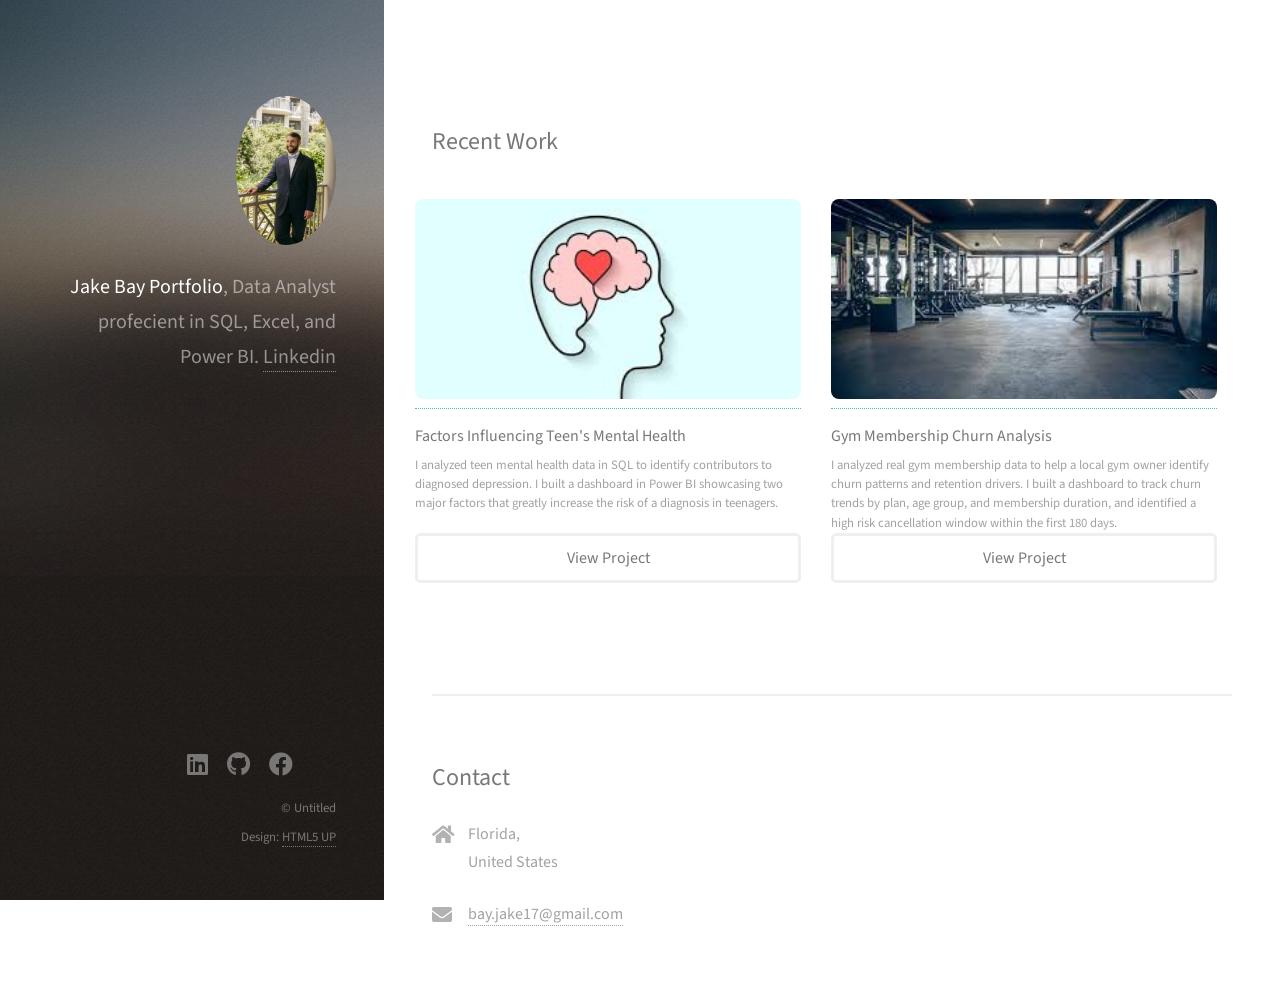
==== commit e5066fb3: "Add files via upload initial commit" ====
--- a/index.html
+++ b/index.html
@@ -1,95 +1,420 @@
 <!DOCTYPE HTML>
 <!--
-	Massively by HTML5 UP
+	Strata by HTML5 UP
 	html5up.net | @ajlkn
 	Free for personal and commercial use under the CCA 3.0 license (html5up.net/license)
 -->
 <html>
 	<head>
-		<title>Jake Bay Portfolio</title>
-		<meta charset="utf-8" />
+		<title>Jake Bay Portfolio </title> harset="utf-8" />
 		<meta name="viewport" content="width=device-width, initial-scale=1, user-scalable=no" />
 		<link rel="stylesheet" href="assets/css/main.css" />
-		<noscript><link rel="stylesheet" href="assets/css/noscript.css" /></noscript>
 	</head>
 	<body class="is-preload">
 
-		<!-- Wrapper -->
-			<div id="wrapper" class="fade-in">
-
-				<!-- Intro -->
-					<div id="intro">
-						<h1>Jake Bay Portfolio</h1></h1>
-						<p>A data analyst profecient in excel, SQL, and tableau. <a href="https://www.linkedin.com/in/jake-bay/">Linkedin</a>.</p>
-						<ul class="actions">
-							<li><a href="#header" class="button icon solid solo fa-arrow-down scrolly">Continue</a></li>
-						</ul>
-					</div>
-
-				<!-- Main -->
-					<div id="main">
-
-						<!-- Featured Post -->
-							<article class="post featured">
-								<header class="major">
+		<!-- Header -->
+			<header id="header">
+				<div class="inner">
+					<a href="#" class="image avatar"><img src="images/Title.jpg" alt="" /></a>
+					<h1><strong>Jake Bay Portfolio</strong>, Data Analyst<br />
+					profecient in SQL, Excel, and Power BI. <br />
+					<a href="https://www.linkedin.com/in/jake-bay/">Linkedin</a></h1>
+				</div>
+			</header>
+
+		<!-- Main -->
+            <div id="main">
+
+
+               
+                    </section>
+
+
+
+				<!-- Two -->
+					<section id="two">
+						<h2>Recent Work</h2> 
+						<div class="row">
+							<article class="col-6 col-12-xsmall work-item">
+								<a  ><img src="images/Mental health.jfif" alt="" /></a>
+								<h3>Factors Influencing Teen's Mental Health</h3>
+								<p>I analyzed teen mental health data in SQL to identify contributors to diagnosed depression. I built a dashboard in Power BI showcasing two
+                                        major factors that greatly increase the risk of a diagnosis in teenagers.
+
+									</p> <a href="https://github.com/jakebay/teen_mental_health_analysis" class="button">View Project</a>
+							</article> 
+							<article class="col-6 col-12-xsmall work-item">
+								<a ><img src="images/gym.jfif" alt="" /></a>
+								<h3>Gym Membership Churn Analysis</h3>
+								<p>I analyzed real gym membership data to help a local gym owner identify churn patterns and retention drivers.
+                                        I built a dashboard to track churn trends by plan, age group, and membership duration, and identified a high risk
+                                    cancellation window within the first 180 days.
+</p>  <a href="https://github.com/jakebay/teen_mental_health_analysis" class="button">View Project</a>
+							</article>
+							
+						</div>
 						
-									<h2><a href="#">Gym Membership Churn and Retention Analysis</a></h2>
-									<p>I analyzed real gym membership data to help a local gym owner iderntify churn patterns and retention drivers.
-										I built a dashboard to track churn trends by plan, age group, and membership duration, and identified a high risk
-									cancellation window within the first 180 days. I also delivered actionable recommendations to improve member onboarding and increase membership lifetime duration.
-						
-									</p>
-								</header>
-								<a href="https://github.com/jakebay/gym_member_churn_analysis" target="_blank" class="image main"><img src="images/pic01.jpg" alt="" /></a>
-								<ul class="actions special">
-									<li><a href="https://github.com/jakebay/gym_member_churn_analysis" target="_blank" class="button large">View Project</a></li>
+					</section>
+
+				<!-- Three -->
+					<section id="three">
+						<h2>Contact</h2>
+							<div class="col-4 col-12-small">
+								<ul class="labeled-icons">
+									<li>
+										<h3 class="icon solid fa-home"><span class="label">Address</span></h3>
+									
+										Florida,<br />
+										United States
+									</li>
+								
+									<li>
+										<h3 class="icon solid fa-envelope"><span class="label">Email</span></h3>
+										<a href="#">bay.jake17@gmail.com</a>
+									</li>
 								</ul>
-							</article>
-
-		        
-
-
-
-
-					</div>
-
-				<!-- Footer -->
-					
-						<section class="split contact">
-							<section class="alt">
-								<h3>State</h3>
-								<p>Florida</p>
-							</section>
-							<section>
-								<h3>Phone</h3>
-								<p><a href="#">(580) 938-0106</a></p>
-							</section>
-							<section>
-								<h3>Email</h3>
-								<p><a href="#">bay.jake17@gmail.com</a></p>
-							</section>
-							<section>
-								<h3>Social</h3>
-								<ul class="icons alt">
-									<li><a href="https://www.linkedin.com/in/jake-bay/" class="icon brands alt fa-linkedin"><span class="label">LinkedIn</span></a></li>
-									<li><a href="https://www.facebook.com/jake.bay.73" class="icon brands alt fa-facebook-f"><span class="label">Facebook</span></a></li>
-									<li><a href="https://github.com/jakebay" class="icon brands alt fa-github"><span class="label">GitHub</span></a></li>
-								</ul>
-							</section>
-						</section>
-					</footer>
-
-				<!-- Copyright -->
-					<div id="copyright">
-						<ul><li>&copy; Untitled</li><li>Design: <a href="https://html5up.net">HTML5 UP</a></li></ul>
-					</div>
+							</div>
+						</div>
+					</section>
+
+				<!-- Four -->
+				<!--
+					<section id="four">
+						<h2>Elements</h2>
+
+						<section>
+							<h4>Text</h4>
+							<p>This is <b>bold</b> and this is <strong>strong</strong>. This is <i>italic</i> and this is <em>emphasized</em>.
+							This is <sup>superscript</sup> text and this is <sub>subscript</sub> text.
+							This is <u>underlined</u> and this is code: <code>for (;;) { ... }</code>. Finally, <a href="#">this is a link</a>.</p>
+							<hr />
+							<header>
+								<h4>Heading with a Subtitle</h4>
+								<p>Lorem ipsum dolor sit amet nullam id egestas urna aliquam</p>
+							</header>
+							<p>Nunc lacinia ante nunc ac lobortis. Interdum adipiscing gravida odio porttitor sem non mi integer non faucibus ornare mi ut ante amet placerat aliquet. Volutpat eu sed ante lacinia sapien lorem accumsan varius montes viverra nibh in adipiscing blandit tempus accumsan.</p>
+							<header>
+								<h5>Heading with a Subtitle</h5>
+								<p>Lorem ipsum dolor sit amet nullam id egestas urna aliquam</p>
+							</header>
+							<p>Nunc lacinia ante nunc ac lobortis. Interdum adipiscing gravida odio porttitor sem non mi integer non faucibus ornare mi ut ante amet placerat aliquet. Volutpat eu sed ante lacinia sapien lorem accumsan varius montes viverra nibh in adipiscing blandit tempus accumsan.</p>
+							<hr />
+							<h2>Heading Level 2</h2>
+							<h3>Heading Level 3</h3>
+							<h4>Heading Level 4</h4>
+							<h5>Heading Level 5</h5>
+							<h6>Heading Level 6</h6>
+							<hr />
+							<h5>Blockquote</h5>
+							<blockquote>Fringilla nisl. Donec accumsan interdum nisi, quis tincidunt felis sagittis eget tempus euismod. Vestibulum ante ipsum primis in faucibus vestibulum. Blandit adipiscing eu felis iaculis volutpat ac adipiscing accumsan faucibus. Vestibulum ante ipsum primis in faucibus lorem ipsum dolor sit amet nullam adipiscing eu felis.</blockquote>
+							<h5>Preformatted</h5>
+							<pre><code>i = 0;
+
+while (!deck.isInOrder()) {
+print 'Iteration ' + i;
+deck.shuffle();
+i++;
+}
+
+print 'It took ' + i + ' iterations to sort the deck.';</code></pre>
+						</section>
+
+						<section>
+							<h4>Lists</h4>
+							<div class="row">
+								<div class="col-6 col-12-xsmall">
+									<h5>Unordered</h5>
+									<ul>
+										<li>Dolor pulvinar etiam magna etiam.</li>
+										<li>Sagittis adipiscing lorem eleifend.</li>
+										<li>Felis enim feugiat dolore viverra.</li>
+									</ul>
+									<h5>Alternate</h5>
+									<ul class="alt">
+										<li>Dolor pulvinar etiam magna etiam.</li>
+										<li>Sagittis adipiscing lorem eleifend.</li>
+										<li>Felis enim feugiat dolore viverra.</li>
+									</ul>
+								</div>
+								<div class="col-6 col-12-xsmall">
+									<h5>Ordered</h5>
+									<ol>
+										<li>Dolor pulvinar etiam magna etiam.</li>
+										<li>Etiam vel felis at lorem sed viverra.</li>
+										<li>Felis enim feugiat dolore viverra.</li>
+										<li>Dolor pulvinar etiam magna etiam.</li>
+										<li>Etiam vel felis at lorem sed viverra.</li>
+										<li>Felis enim feugiat dolore viverra.</li>
+									</ol>
+									<h5>Icons</h5>
+									<ul class="icons">
+										<li><a href="#" class="icon brands fa-twitter"><span class="label">Twitter</span></a></li>
+										<li><a href="#" class="icon brands fa-facebook-f"><span class="label">Facebook</span></a></li>
+										<li><a href="#" class="icon brands fa-instagram"><span class="label">Instagram</span></a></li>
+										<li><a href="#" class="icon brands fa-github"><span class="label">Github</span></a></li>
+										<li><a href="#" class="icon brands fa-dribbble"><span class="label">Dribbble</span></a></li>
+										<li><a href="#" class="icon brands fa-tumblr"><span class="label">Tumblr</span></a></li>
+									</ul>
+								</div>
+							</div>
+							<h5>Actions</h5>
+							<ul class="actions">
+								<li><a href="#" class="button primary">Default</a></li>
+								<li><a href="#" class="button">Default</a></li>
+							</ul>
+							<ul class="actions small">
+								<li><a href="#" class="button primary small">Small</a></li>
+								<li><a href="#" class="button small">Small</a></li>
+							</ul>
+							<div class="row">
+								<div class="col-6 col-12-small">
+									<ul class="actions stacked">
+										<li><a href="#" class="button primary">Default</a></li>
+										<li><a href="#" class="button">Default</a></li>
+									</ul>
+								</div>
+								<div class="col-6 col-12-small">
+									<ul class="actions stacked">
+										<li><a href="#" class="button primary small">Small</a></li>
+										<li><a href="#" class="button small">Small</a></li>
+									</ul>
+								</div>
+								<div class="col-6 col-12-small">
+									<ul class="actions stacked">
+										<li><a href="#" class="button primary fit">Default</a></li>
+										<li><a href="#" class="button fit">Default</a></li>
+									</ul>
+								</div>
+								<div class="col-6 col-12-small">
+									<ul class="actions stacked">
+										<li><a href="#" class="button primary small fit">Small</a></li>
+										<li><a href="#" class="button small fit">Small</a></li>
+									</ul>
+								</div>
+							</div>
+						</section>
+
+						<section>
+							<h4>Table</h4>
+							<h5>Default</h5>
+							<div class="table-wrapper">
+								<table>
+									<thead>
+										<tr>
+											<th>Name</th>
+											<th>Description</th>
+											<th>Price</th>
+										</tr>
+									</thead>
+									<tbody>
+										<tr>
+											<td>Item One</td>
+											<td>Ante turpis integer aliquet porttitor.</td>
+											<td>29.99</td>
+										</tr>
+										<tr>
+											<td>Item Two</td>
+											<td>Vis ac commodo adipiscing arcu aliquet.</td>
+											<td>19.99</td>
+										</tr>
+										<tr>
+											<td>Item Three</td>
+											<td> Morbi faucibus arcu accumsan lorem.</td>
+											<td>29.99</td>
+										</tr>
+										<tr>
+											<td>Item Four</td>
+											<td>Vitae integer tempus condimentum.</td>
+											<td>19.99</td>
+										</tr>
+										<tr>
+											<td>Item Five</td>
+											<td>Ante turpis integer aliquet porttitor.</td>
+											<td>29.99</td>
+										</tr>
+									</tbody>
+									<tfoot>
+										<tr>
+											<td colspan="2"></td>
+											<td>100.00</td>
+										</tr>
+									</tfoot>
+								</table>
+							</div>
+
+							<h5>Alternate</h5>
+							<div class="table-wrapper">
+								<table class="alt">
+									<thead>
+										<tr>
+											<th>Name</th>
+											<th>Description</th>
+											<th>Price</th>
+										</tr>
+									</thead>
+									<tbody>
+										<tr>
+											<td>Item One</td>
+											<td>Ante turpis integer aliquet porttitor.</td>
+											<td>29.99</td>
+										</tr>
+										<tr>
+											<td>Item Two</td>
+											<td>Vis ac commodo adipiscing arcu aliquet.</td>
+											<td>19.99</td>
+										</tr>
+										<tr>
+											<td>Item Three</td>
+											<td> Morbi faucibus arcu accumsan lorem.</td>
+											<td>29.99</td>
+										</tr>
+										<tr>
+											<td>Item Four</td>
+											<td>Vitae integer tempus condimentum.</td>
+											<td>19.99</td>
+										</tr>
+										<tr>
+											<td>Item Five</td>
+											<td>Ante turpis integer aliquet porttitor.</td>
+											<td>29.99</td>
+										</tr>
+									</tbody>
+									<tfoot>
+										<tr>
+											<td colspan="2"></td>
+											<td>100.00</td>
+										</tr>
+									</tfoot>
+								</table>
+							</div>
+						</section>
+
+						<section>
+							<h4>Buttons</h4>
+							<ul class="actions">
+								<li><a href="#" class="button primary">Primary</a></li>
+								<li><a href="#" class="button">Default</a></li>
+							</ul>
+							<ul class="actions">
+								<li><a href="#" class="button large">Large</a></li>
+								<li><a href="#" class="button">Default</a></li>
+								<li><a href="#" class="button small">Small</a></li>
+							</ul>
+							<ul class="actions fit">
+								<li><a href="#" class="button primary fit">Fit</a></li>
+								<li><a href="#" class="button fit">Fit</a></li>
+							</ul>
+							<ul class="actions fit small">
+								<li><a href="#" class="button primary fit small">Fit + Small</a></li>
+								<li><a href="#" class="button fit small">Fit + Small</a></li>
+							</ul>
+							<ul class="actions">
+								<li><a href="#" class="button primary icon solid fa-download">Icon</a></li>
+								<li><a href="#" class="button icon solid fa-download">Icon</a></li>
+							</ul>
+							<ul class="actions">
+								<li><span class="button primary disabled">Primary</span></li>
+								<li><span class="button disabled">Default</span></li>
+							</ul>
+						</section>
+
+						<section>
+							<h4>Form</h4>
+							<form method="post" action="#">
+								<div class="row gtr-uniform gtr-50">
+									<div class="col-6 col-12-xsmall">
+										<input type="text" name="demo-name" id="demo-name" value="" placeholder="Name" />
+									</div>
+									<div class="col-6 col-12-xsmall">
+										<input type="email" name="demo-email" id="demo-email" value="" placeholder="Email" />
+									</div>
+									<div class="col-12">
+										<select name="demo-category" id="demo-category">
+											<option value="">- Category -</option>
+											<option value="1">Manufacturing</option>
+											<option value="1">Shipping</option>
+											<option value="1">Administration</option>
+											<option value="1">Human Resources</option>
+										</select>
+									</div>
+									<div class="col-4 col-12-small">
+										<input type="radio" id="demo-priority-low" name="demo-priority" checked>
+										<label for="demo-priority-low">Low Priority</label>
+									</div>
+									<div class="col-4 col-12-small">
+										<input type="radio" id="demo-priority-normal" name="demo-priority">
+										<label for="demo-priority-normal">Normal Priority</label>
+									</div>
+									<div class="col-4 col-12-small">
+										<input type="radio" id="demo-priority-high" name="demo-priority">
+										<label for="demo-priority-high">High Priority</label>
+									</div>
+									<div class="col-6 col-12-small">
+										<input type="checkbox" id="demo-copy" name="demo-copy">
+										<label for="demo-copy">Email me a copy of this message</label>
+									</div>
+									<div class="col-6 col-12-small">
+										<input type="checkbox" id="demo-human" name="demo-human" checked>
+										<label for="demo-human">I am a human and not a robot</label>
+									</div>
+									<div class="col-12">
+										<textarea name="demo-message" id="demo-message" placeholder="Enter your message" rows="6"></textarea>
+									</div>
+									<div class="col-12">
+										<ul class="actions">
+											<li><input type="submit" value="Send Message" class="primary" /></li>
+											<li><input type="reset" value="Reset" /></li>
+										</ul>
+									</div>
+								</div>
+							</form>
+						</section>
+
+						<section>
+							<h4>Image</h4>
+							<h5>Fit</h5>
+							<div class="box alt">
+								<div class="row gtr-50 gtr-uniform">
+									<div class="col-12"><span class="image fit"><img src="images/fulls/05.jpg" alt="" /></span></div>
+									<div class="col-4"><span class="image fit"><img src="images/thumbs/01.jpg" alt="" /></span></div>
+									<div class="col-4"><span class="image fit"><img src="images/thumbs/02.jpg" alt="" /></span></div>
+									<div class="col-4"><span class="image fit"><img src="images/thumbs/03.jpg" alt="" /></span></div>
+									<div class="col-4"><span class="image fit"><img src="images/thumbs/04.jpg" alt="" /></span></div>
+									<div class="col-4"><span class="image fit"><img src="images/thumbs/05.jpg" alt="" /></span></div>
+									<div class="col-4"><span class="image fit"><img src="images/thumbs/06.jpg" alt="" /></span></div>
+									<div class="col-4"><span class="image fit"><img src="images/thumbs/03.jpg" alt="" /></span></div>
+									<div class="col-4"><span class="image fit"><img src="images/thumbs/02.jpg" alt="" /></span></div>
+									<div class="col-4"><span class="image fit"><img src="images/thumbs/01.jpg" alt="" /></span></div>
+								</div>
+							</div>
+							<h5>Left &amp; Right</h5>
+							<p><span class="image left"><img src="images/avatar.jpg" alt="" /></span>Fringilla nisl. Donec accumsan interdum nisi, quis tincidunt felis sagittis eget. tempus euismod. Vestibulum ante ipsum primis in faucibus vestibulum. Blandit adipiscing eu felis iaculis volutpat ac adipiscing accumsan eu faucibus. Integer ac pellentesque praesent tincidunt felis sagittis eget. tempus euismod. Vestibulum ante ipsum primis in faucibus vestibulum. Blandit adipiscing eu felis iaculis volutpat ac adipiscing accumsan eu faucibus. Integer ac pellentesque praesent. Donec accumsan interdum nisi, quis tincidunt felis sagittis eget. tempus euismod. Vestibulum ante ipsum primis in faucibus vestibulum. Blandit adipiscing eu felis iaculis volutpat ac adipiscing accumsan eu faucibus. Integer ac pellentesque praesent tincidunt felis sagittis eget. tempus euismod. Vestibulum ante ipsum primis in faucibus vestibulum. Blandit adipiscing eu felis iaculis volutpat ac adipiscing accumsan eu faucibus. Integer ac pellentesque praesent.</p>
+							<p><span class="image right"><img src="images/avatar.jpg" alt="" /></span>Fringilla nisl. Donec accumsan interdum nisi, quis tincidunt felis sagittis eget. tempus euismod. Vestibulum ante ipsum primis in faucibus vestibulum. Blandit adipiscing eu felis iaculis volutpat ac adipiscing accumsan eu faucibus. Integer ac pellentesque praesent tincidunt felis sagittis eget. tempus euismod. Vestibulum ante ipsum primis in faucibus vestibulum. Blandit adipiscing eu felis iaculis volutpat ac adipiscing accumsan eu faucibus. Integer ac pellentesque praesent. Donec accumsan interdum nisi, quis tincidunt felis sagittis eget. tempus euismod. Vestibulum ante ipsum primis in faucibus vestibulum. Blandit adipiscing eu felis iaculis volutpat ac adipiscing accumsan eu faucibus. Integer ac pellentesque praesent tincidunt felis sagittis eget. tempus euismod. Vestibulum ante ipsum primis in faucibus vestibulum. Blandit adipiscing eu felis iaculis volutpat ac adipiscing accumsan eu faucibus. Integer ac pellentesque praesent.</p>
+						</section>
+
+					</section>
+				-->
 
 			</div>
+
+		<!-- Footer -->
+			<footer id="footer">
+				<div class="inner">
+					<ul class="icons">
+						<li><a href="https://www.linkedin.com/in/jake-bay" class="icon brands fa-linkedin"><span class="label">Twitter</span></a></li>
+						<li><a href="https://github.com/jakebay" class="icon brands fa-github"><span class="label">Github</span></a></li>
+						<li><a href="https://www.facebook.com/jake.bay.73" class="icon brands fa-facebook"><span class="label">Dribbble</span></a></li>
+						<li><a href="#" class="icon solid fa-instagram"><span class="label">Email</span></a></li>
+					</ul>
+					<ul class="copyright">
+						<li>&copy; Untitled</li><li>Design: <a href="http://html5up.net">HTML5 UP</a></li>
+					</ul>
+				</div>
+			</footer>
 
 		<!-- Scripts -->
 			<script src="assets/js/jquery.min.js"></script>
-			<script src="assets/js/jquery.scrollex.min.js"></script>
-			<script src="assets/js/jquery.scrolly.min.js"></script>
+			<script src="assets/js/jquery.poptrox.min.js"></script>
 			<script src="assets/js/browser.min.js"></script>
 			<script src="assets/js/breakpoints.min.js"></script>
 			<script src="assets/js/util.js"></script>
--- a/assets/css/main.css
+++ b/assets/css/main.css
@@ -1,10 +1,10 @@
-@import url(fontawesome-all.min.css);
-@import url("https://fonts.googleapis.com/css?family=Merriweather:300,700,300italic,700italic|Source+Sans+Pro:900");
-
-/*
-	Massively by HTML5 UP
-	html5up.net | @ajlkn
-	Free for personal and commercial use under the CCA 3.0 license (html5up.net/license)
+@import url("fontawesome-all.min.css");
+@import url("https://fonts.googleapis.com/css?family=Source+Sans+Pro:400,400italic");
+
+/*
+	Strata by HTML5 UP
+	html5up.net | @ajlkn
+	Free for personal and commercial use under the CCA 3.0 license (html5up.net/license)
 */
 
 html, body, div, span, applet, object,
@@ -74,22 +74,6 @@
 
 /* Basic */
 
-	@-ms-viewport {
-		width: device-width;
-	}
-
-	body {
-		-ms-overflow-style: scrollbar;
-	}
-
-	@media screen and (max-width: 480px) {
-
-		html, body {
-			min-width: 320px;
-		}
-
-	}
-
 	html {
 		box-sizing: border-box;
 	}
@@ -99,7 +83,7 @@
 	}
 
 	body {
-		background-color: #1e252d;
+		background: #fff;
 	}
 
 		body.is-preload *, body.is-preload *:before, body.is-preload *:after {
@@ -113,62 +97,33 @@
 			transition: none !important;
 		}
 
-/* Type */
-
-	html {
+	body, input, select, textarea {
+		color: #a2a2a2;
+		font-family: "Source Sans Pro", Helvetica, sans-serif;
 		font-size: 16pt;
-	}
-
-		@media screen and (max-width: 1680px) {
-
-			html {
-				font-size: 12pt;
-			}
-
-		}
-
-		@media screen and (max-width: 1280px) {
-
-			html {
-				font-size: 11pt;
-			}
-
-		}
-
-		@media screen and (max-width: 360px) {
-
-			html {
-				font-size: 10pt;
-			}
-
-		}
-
-	body {
-		color: #212931;
-	}
-
-	body, input, select, textarea {
-		font-family: "Merriweather", Georgia, serif;
-		font-weight: 300;
-		font-size: 1rem;
-		line-height: 2.375;
+		font-weight: 400;
+		line-height: 1.75em;
 	}
 
 	a {
-		-moz-transition: color 0.2s ease-in-out, background-color 0.2s ease-in-out, border-color 0.2s ease-in-out, box-shadow 0.2s ease-in-out;
-		-webkit-transition: color 0.2s ease-in-out, background-color 0.2s ease-in-out, border-color 0.2s ease-in-out, box-shadow 0.2s ease-in-out;
-		-ms-transition: color 0.2s ease-in-out, background-color 0.2s ease-in-out, border-color 0.2s ease-in-out, box-shadow 0.2s ease-in-out;
-		transition: color 0.2s ease-in-out, background-color 0.2s ease-in-out, border-color 0.2s ease-in-out, box-shadow 0.2s ease-in-out;
+		-moz-transition: color 0.2s ease-in-out, border-color 0.2s ease-in-out;
+		-webkit-transition: color 0.2s ease-in-out, border-color 0.2s ease-in-out;
+		-ms-transition: color 0.2s ease-in-out, border-color 0.2s ease-in-out;
+		transition: color 0.2s ease-in-out, border-color 0.2s ease-in-out;
 		border-bottom: dotted 1px;
+		color: #49bf9d;
 		text-decoration: none;
 	}
 
 		a:hover {
 			border-bottom-color: transparent;
+			color: #49bf9d !important;
+			text-decoration: none;
 		}
 
 	strong, b {
-		font-weight: 600;
+		color: #787878;
+		font-weight: 400;
 	}
 
 	em, i {
@@ -176,103 +131,102 @@
 	}
 
 	p {
-		text-align: justify;
-		margin: 0 0 2rem 0;
+		margin: 0 0 2em 0;
 	}
 
 	h1, h2, h3, h4, h5, h6 {
-		font-family: "Source Sans Pro", Helvetica, sans-serif;
-		font-weight: 900;
-		line-height: 1.5;
-		letter-spacing: 0.075em;
-		text-transform: uppercase;
-		margin: 0 0 1rem 0;
+		color: #787878;
+		font-weight: 400;
+		line-height: 1em;
+		margin: 0 0 1em 0;
 	}
 
 		h1 a, h2 a, h3 a, h4 a, h5 a, h6 a {
-			border-bottom: 0;
 			color: inherit;
 			text-decoration: none;
 		}
 
 	h1 {
-		font-size: 4rem;
-		line-height: 1.1;
-		margin: 0 0 2rem 0;
+		font-size: 2em;
+		line-height: 1.5em;
 	}
 
 	h2 {
-		font-size: 1.75rem;
-		line-height: 1.3;
-		margin: 0 0 1.5rem 0;
+		font-size: 1.5em;
+		line-height: 1.5em;
 	}
 
 	h3 {
-		font-size: 1.25rem;
-		margin: 0 0 1.5rem 0;
+		font-size: 1.25em;
+		line-height: 1.5em;
 	}
 
 	h4 {
-		font-size: 1rem;
+		font-size: 1.1em;
+		line-height: 1.5em;
 	}
 
 	h5 {
-		font-size: 0.9rem;
+		font-size: 0.9em;
+		line-height: 1.5em;
 	}
 
 	h6 {
-		font-size: 0.8rem;
+		font-size: 0.7em;
+		line-height: 1.5em;
 	}
 
 	sub {
-		font-size: 0.8rem;
+		font-size: 0.8em;
 		position: relative;
-		top: 0.5rem;
+		top: 0.5em;
 	}
 
 	sup {
-		font-size: 0.8rem;
+		font-size: 0.8em;
 		position: relative;
-		top: -0.5rem;
-	}
+		top: -0.5em;
+	}
+
+	hr {
+		border: 0;
+		border-bottom: solid 2px #efefef;
+		margin: 2em 0;
+	}
+
+		hr.major {
+			margin: 3em 0;
+		}
 
 	blockquote {
-		border-left: solid 4px;
+		border-left: solid 6px #efefef;
 		font-style: italic;
-		margin: 0 0 2rem 0;
-		padding: 0.5rem 0 0.5rem 2rem;
+		margin: 0 0 2em 0;
+		padding: 0.5em 0 0.5em 1.5em;
 	}
 
 	code {
-		border: solid 2px;
+		background: #f7f7f7;
+		border-radius: 0.35em;
+		border: solid 2px #efefef;
 		font-family: "Courier New", monospace;
-		font-size: 0.9rem;
-		margin: 0 0.25rem;
-		padding: 0.25rem 0.65rem;
+		font-size: 0.9em;
+		margin: 0 0.25em;
+		padding: 0.25em 0.65em;
 	}
 
 	pre {
 		-webkit-overflow-scrolling: touch;
 		font-family: "Courier New", monospace;
-		font-size: 0.9rem;
-		margin: 0 0 2rem 0;
+		font-size: 0.9em;
+		margin: 0 0 2em 0;
 	}
 
 		pre code {
 			display: block;
-			line-height: 1.75;
-			padding: 1rem 1.5rem;
+			line-height: 1.75em;
+			padding: 1em 1.5em;
 			overflow-x: auto;
-		}
-
-	hr {
-		border: 0;
-		border-bottom: solid 2px;
-		margin: 3rem 0;
-	}
-
-		hr.major {
-			margin: 5rem 0;
 		}
 
 	.align-left {
@@ -287,40 +241,54 @@
 		text-align: right;
 	}
 
-	input, select, textarea {
-		color: #212931;
-	}
-
-	a {
-		color: #212931;
-		border-bottom-color: rgba(33, 41, 49, 0.5);
-	}
-
-		a:hover {
-			border-bottom-color: transparent;
-			color: #18bfef !important;
-		}
-
-	strong, b {
-		color: #212931;
-	}
-
-	h1, h2, h3, h4, h5, h6 {
-		color: #212931;
-	}
-
-	blockquote {
-		border-left-color: #eeeeee;
-	}
-
-	code {
-		background: rgba(220, 220, 220, 0.25);
-		border-color: #eeeeee;
-	}
-
-	hr {
-		border-bottom-color: #eeeeee;
-	}
+/* Container */
+
+	.container {
+		margin: 0 auto;
+		max-width: calc(100% - 4em);
+		width: 100%;
+	}
+
+		.container.xsmall {
+			width: 25%;
+		}
+
+		.container.small {
+			width: 50%;
+		}
+
+		.container.medium {
+			width: 75%;
+		}
+
+		.container.large {
+			width: 125%;
+		}
+
+		.container.xlarge {
+			width: 150%;
+		}
+
+		.container.max {
+			width: 100%;
+		}
+
+		@media screen and (max-width: 980px) {
+
+			.container {
+				width: 100% !important;
+				max-width: 100% !important;
+			}
+
+		}
+
+		@media screen and (max-width: 480px) {
+
+			.container {
+				max-width: calc(100% - 3em);
+			}
+
+		}
 
 /* Row */
 
@@ -465,107 +433,107 @@
 
 		.row.gtr-0 {
 			margin-top: 0;
-			margin-left: 0rem;
+			margin-left: 0em;
 		}
 
 			.row.gtr-0 > * {
-				padding: 0 0 0 0rem;
+				padding: 0 0 0 0em;
 			}
 
 			.row.gtr-0.gtr-uniform {
-				margin-top: 0rem;
+				margin-top: 0em;
 			}
 
 				.row.gtr-0.gtr-uniform > * {
-					padding-top: 0rem;
+					padding-top: 0em;
 				}
 
 		.row.gtr-25 {
 			margin-top: 0;
-			margin-left: -0.375rem;
+			margin-left: -0.625em;
 		}
 
 			.row.gtr-25 > * {
-				padding: 0 0 0 0.375rem;
+				padding: 0 0 0 0.625em;
 			}
 
 			.row.gtr-25.gtr-uniform {
-				margin-top: -0.375rem;
+				margin-top: -0.625em;
 			}
 
 				.row.gtr-25.gtr-uniform > * {
-					padding-top: 0.375rem;
+					padding-top: 0.625em;
 				}
 
 		.row.gtr-50 {
 			margin-top: 0;
-			margin-left: -0.75rem;
+			margin-left: -1.25em;
 		}
 
 			.row.gtr-50 > * {
-				padding: 0 0 0 0.75rem;
+				padding: 0 0 0 1.25em;
 			}
 
 			.row.gtr-50.gtr-uniform {
-				margin-top: -0.75rem;
+				margin-top: -1.25em;
 			}
 
 				.row.gtr-50.gtr-uniform > * {
-					padding-top: 0.75rem;
+					padding-top: 1.25em;
 				}
 
 		.row {
 			margin-top: 0;
-			margin-left: -1.5rem;
+			margin-left: -2.5em;
 		}
 
 			.row > * {
-				padding: 0 0 0 1.5rem;
+				padding: 0 0 0 2.5em;
 			}
 
 			.row.gtr-uniform {
-				margin-top: -1.5rem;
+				margin-top: -2.5em;
 			}
 
 				.row.gtr-uniform > * {
-					padding-top: 1.5rem;
+					padding-top: 2.5em;
 				}
 
 		.row.gtr-150 {
 			margin-top: 0;
-			margin-left: -2.25rem;
+			margin-left: -3.75em;
 		}
 
 			.row.gtr-150 > * {
-				padding: 0 0 0 2.25rem;
+				padding: 0 0 0 3.75em;
 			}
 
 			.row.gtr-150.gtr-uniform {
-				margin-top: -2.25rem;
+				margin-top: -3.75em;
 			}
 
 				.row.gtr-150.gtr-uniform > * {
-					padding-top: 2.25rem;
+					padding-top: 3.75em;
 				}
 
 		.row.gtr-200 {
 			margin-top: 0;
-			margin-left: -3rem;
+			margin-left: -5em;
 		}
 
 			.row.gtr-200 > * {
-				padding: 0 0 0 3rem;
+				padding: 0 0 0 5em;
 			}
 
 			.row.gtr-200.gtr-uniform {
-				margin-top: -3rem;
+				margin-top: -5em;
 			}
 
 				.row.gtr-200.gtr-uniform > * {
-					padding-top: 3rem;
-				}
-
-		@media screen and (max-width: 1680px) {
+					padding-top: 5em;
+				}
+
+		@media screen and (max-width: 1800px) {
 
 			.row {
 				display: flex;
@@ -708,104 +676,104 @@
 
 				.row.gtr-0 {
 					margin-top: 0;
-					margin-left: 0rem;
+					margin-left: 0em;
 				}
 
 					.row.gtr-0 > * {
-						padding: 0 0 0 0rem;
+						padding: 0 0 0 0em;
 					}
 
 					.row.gtr-0.gtr-uniform {
-						margin-top: 0rem;
+						margin-top: 0em;
 					}
 
 						.row.gtr-0.gtr-uniform > * {
-							padding-top: 0rem;
+							padding-top: 0em;
 						}
 
 				.row.gtr-25 {
 					margin-top: 0;
-					margin-left: -0.375rem;
+					margin-left: -0.625em;
 				}
 
 					.row.gtr-25 > * {
-						padding: 0 0 0 0.375rem;
+						padding: 0 0 0 0.625em;
 					}
 
 					.row.gtr-25.gtr-uniform {
-						margin-top: -0.375rem;
+						margin-top: -0.625em;
 					}
 
 						.row.gtr-25.gtr-uniform > * {
-							padding-top: 0.375rem;
+							padding-top: 0.625em;
 						}
 
 				.row.gtr-50 {
 					margin-top: 0;
-					margin-left: -0.75rem;
+					margin-left: -1.25em;
 				}
 
 					.row.gtr-50 > * {
-						padding: 0 0 0 0.75rem;
+						padding: 0 0 0 1.25em;
 					}
 
 					.row.gtr-50.gtr-uniform {
-						margin-top: -0.75rem;
+						margin-top: -1.25em;
 					}
 
 						.row.gtr-50.gtr-uniform > * {
-							padding-top: 0.75rem;
+							padding-top: 1.25em;
 						}
 
 				.row {
 					margin-top: 0;
-					margin-left: -1.5rem;
+					margin-left: -2.5em;
 				}
 
 					.row > * {
-						padding: 0 0 0 1.5rem;
+						padding: 0 0 0 2.5em;
 					}
 
 					.row.gtr-uniform {
-						margin-top: -1.5rem;
+						margin-top: -2.5em;
 					}
 
 						.row.gtr-uniform > * {
-							padding-top: 1.5rem;
+							padding-top: 2.5em;
 						}
 
 				.row.gtr-150 {
 					margin-top: 0;
-					margin-left: -2.25rem;
+					margin-left: -3.75em;
 				}
 
 					.row.gtr-150 > * {
-						padding: 0 0 0 2.25rem;
+						padding: 0 0 0 3.75em;
 					}
 
 					.row.gtr-150.gtr-uniform {
-						margin-top: -2.25rem;
+						margin-top: -3.75em;
 					}
 
 						.row.gtr-150.gtr-uniform > * {
-							padding-top: 2.25rem;
+							padding-top: 3.75em;
 						}
 
 				.row.gtr-200 {
 					margin-top: 0;
-					margin-left: -3rem;
+					margin-left: -5em;
 				}
 
 					.row.gtr-200 > * {
-						padding: 0 0 0 3rem;
+						padding: 0 0 0 5em;
 					}
 
 					.row.gtr-200.gtr-uniform {
-						margin-top: -3rem;
+						margin-top: -5em;
 					}
 
 						.row.gtr-200.gtr-uniform > * {
-							padding-top: 3rem;
+							padding-top: 5em;
 						}
 
 		}
@@ -953,104 +921,104 @@
 
 				.row.gtr-0 {
 					margin-top: 0;
-					margin-left: 0rem;
+					margin-left: 0em;
 				}
 
 					.row.gtr-0 > * {
-						padding: 0 0 0 0rem;
+						padding: 0 0 0 0em;
 					}
 
 					.row.gtr-0.gtr-uniform {
-						margin-top: 0rem;
+						margin-top: 0em;
 					}
 
 						.row.gtr-0.gtr-uniform > * {
-							padding-top: 0rem;
+							padding-top: 0em;
 						}
 
 				.row.gtr-25 {
 					margin-top: 0;
-					margin-left: -0.375rem;
+					margin-left: -0.5em;
 				}
 
 					.row.gtr-25 > * {
-						padding: 0 0 0 0.375rem;
+						padding: 0 0 0 0.5em;
 					}
 
 					.row.gtr-25.gtr-uniform {
-						margin-top: -0.375rem;
+						margin-top: -0.5em;
 					}
 
 						.row.gtr-25.gtr-uniform > * {
-							padding-top: 0.375rem;
+							padding-top: 0.5em;
 						}
 
 				.row.gtr-50 {
 					margin-top: 0;
-					margin-left: -0.75rem;
+					margin-left: -1em;
 				}
 
 					.row.gtr-50 > * {
-						padding: 0 0 0 0.75rem;
+						padding: 0 0 0 1em;
 					}
 
 					.row.gtr-50.gtr-uniform {
-						margin-top: -0.75rem;
+						margin-top: -1em;
 					}
 
 						.row.gtr-50.gtr-uniform > * {
-							padding-top: 0.75rem;
+							padding-top: 1em;
 						}
 
 				.row {
 					margin-top: 0;
-					margin-left: -1.5rem;
+					margin-left: -2em;
 				}
 
 					.row > * {
-						padding: 0 0 0 1.5rem;
+						padding: 0 0 0 2em;
 					}
 
 					.row.gtr-uniform {
-						margin-top: -1.5rem;
+						margin-top: -2em;
 					}
 
 						.row.gtr-uniform > * {
-							padding-top: 1.5rem;
+							padding-top: 2em;
 						}
 
 				.row.gtr-150 {
 					margin-top: 0;
-					margin-left: -2.25rem;
+					margin-left: -3em;
 				}
 
 					.row.gtr-150 > * {
-						padding: 0 0 0 2.25rem;
+						padding: 0 0 0 3em;
 					}
 
 					.row.gtr-150.gtr-uniform {
-						margin-top: -2.25rem;
+						margin-top: -3em;
 					}
 
 						.row.gtr-150.gtr-uniform > * {
-							padding-top: 2.25rem;
+							padding-top: 3em;
 						}
 
 				.row.gtr-200 {
 					margin-top: 0;
-					margin-left: -3rem;
+					margin-left: -4em;
 				}
 
 					.row.gtr-200 > * {
-						padding: 0 0 0 3rem;
+						padding: 0 0 0 4em;
 					}
 
 					.row.gtr-200.gtr-uniform {
-						margin-top: -3rem;
+						margin-top: -4em;
 					}
 
 						.row.gtr-200.gtr-uniform > * {
-							padding-top: 3rem;
+							padding-top: 4em;
 						}
 
 		}
@@ -1198,104 +1166,104 @@
 
 				.row.gtr-0 {
 					margin-top: 0;
-					margin-left: 0rem;
+					margin-left: 0em;
 				}
 
 					.row.gtr-0 > * {
-						padding: 0 0 0 0rem;
+						padding: 0 0 0 0em;
 					}
 
 					.row.gtr-0.gtr-uniform {
-						margin-top: 0rem;
+						margin-top: 0em;
 					}
 
 						.row.gtr-0.gtr-uniform > * {
-							padding-top: 0rem;
+							padding-top: 0em;
 						}
 
 				.row.gtr-25 {
 					margin-top: 0;
-					margin-left: -0.375rem;
+					margin-left: -0.5em;
 				}
 
 					.row.gtr-25 > * {
-						padding: 0 0 0 0.375rem;
+						padding: 0 0 0 0.5em;
 					}
 
 					.row.gtr-25.gtr-uniform {
-						margin-top: -0.375rem;
+						margin-top: -0.5em;
 					}
 
 						.row.gtr-25.gtr-uniform > * {
-							padding-top: 0.375rem;
+							padding-top: 0.5em;
 						}
 
 				.row.gtr-50 {
 					margin-top: 0;
-					margin-left: -0.75rem;
+					margin-left: -1em;
 				}
 
 					.row.gtr-50 > * {
-						padding: 0 0 0 0.75rem;
+						padding: 0 0 0 1em;
 					}
 
 					.row.gtr-50.gtr-uniform {
-						margin-top: -0.75rem;
+						margin-top: -1em;
 					}
 
 						.row.gtr-50.gtr-uniform > * {
-							padding-top: 0.75rem;
+							padding-top: 1em;
 						}
 
 				.row {
 					margin-top: 0;
-					margin-left: -1.5rem;
+					margin-left: -2em;
 				}
 
 					.row > * {
-						padding: 0 0 0 1.5rem;
+						padding: 0 0 0 2em;
 					}
 
 					.row.gtr-uniform {
-						margin-top: -1.5rem;
+						margin-top: -2em;
 					}
 
 						.row.gtr-uniform > * {
-							padding-top: 1.5rem;
+							padding-top: 2em;
 						}
 
 				.row.gtr-150 {
 					margin-top: 0;
-					margin-left: -2.25rem;
+					margin-left: -3em;
 				}
 
 					.row.gtr-150 > * {
-						padding: 0 0 0 2.25rem;
+						padding: 0 0 0 3em;
 					}
 
 					.row.gtr-150.gtr-uniform {
-						margin-top: -2.25rem;
+						margin-top: -3em;
 					}
 
 						.row.gtr-150.gtr-uniform > * {
-							padding-top: 2.25rem;
+							padding-top: 3em;
 						}
 
 				.row.gtr-200 {
 					margin-top: 0;
-					margin-left: -3rem;
+					margin-left: -4em;
 				}
 
 					.row.gtr-200 > * {
-						padding: 0 0 0 3rem;
+						padding: 0 0 0 4em;
 					}
 
 					.row.gtr-200.gtr-uniform {
-						margin-top: -3rem;
+						margin-top: -4em;
 					}
 
 						.row.gtr-200.gtr-uniform > * {
-							padding-top: 3rem;
+							padding-top: 4em;
 						}
 
 		}
@@ -1443,104 +1411,104 @@
 
 				.row.gtr-0 {
 					margin-top: 0;
-					margin-left: 0rem;
+					margin-left: 0em;
 				}
 
 					.row.gtr-0 > * {
-						padding: 0 0 0 0rem;
+						padding: 0 0 0 0em;
 					}
 
 					.row.gtr-0.gtr-uniform {
-						margin-top: 0rem;
+						margin-top: 0em;
 					}
 
 						.row.gtr-0.gtr-uniform > * {
-							padding-top: 0rem;
+							padding-top: 0em;
 						}
 
 				.row.gtr-25 {
 					margin-top: 0;
-					margin-left: -0.375rem;
+					margin-left: -0.375em;
 				}
 
 					.row.gtr-25 > * {
-						padding: 0 0 0 0.375rem;
+						padding: 0 0 0 0.375em;
 					}
 
 					.row.gtr-25.gtr-uniform {
-						margin-top: -0.375rem;
+						margin-top: -0.375em;
 					}
 
 						.row.gtr-25.gtr-uniform > * {
-							padding-top: 0.375rem;
+							padding-top: 0.375em;
 						}
 
 				.row.gtr-50 {
 					margin-top: 0;
-					margin-left: -0.75rem;
+					margin-left: -0.75em;
 				}
 
 					.row.gtr-50 > * {
-						padding: 0 0 0 0.75rem;
+						padding: 0 0 0 0.75em;
 					}
 
 					.row.gtr-50.gtr-uniform {
-						margin-top: -0.75rem;
+						margin-top: -0.75em;
 					}
 
 						.row.gtr-50.gtr-uniform > * {
-							padding-top: 0.75rem;
+							padding-top: 0.75em;
 						}
 
 				.row {
 					margin-top: 0;
-					margin-left: -1.5rem;
+					margin-left: -1.5em;
 				}
 
 					.row > * {
-						padding: 0 0 0 1.5rem;
+						padding: 0 0 0 1.5em;
 					}
 
 					.row.gtr-uniform {
-						margin-top: -1.5rem;
+						margin-top: -1.5em;
 					}
 
 						.row.gtr-uniform > * {
-							padding-top: 1.5rem;
+							padding-top: 1.5em;
 						}
 
 				.row.gtr-150 {
 					margin-top: 0;
-					margin-left: -2.25rem;
+					margin-left: -2.25em;
 				}
 
 					.row.gtr-150 > * {
-						padding: 0 0 0 2.25rem;
+						padding: 0 0 0 2.25em;
 					}
 
 					.row.gtr-150.gtr-uniform {
-						margin-top: -2.25rem;
+						margin-top: -2.25em;
 					}
 
 						.row.gtr-150.gtr-uniform > * {
-							padding-top: 2.25rem;
+							padding-top: 2.25em;
 						}
 
 				.row.gtr-200 {
 					margin-top: 0;
-					margin-left: -3rem;
+					margin-left: -3em;
 				}
 
 					.row.gtr-200 > * {
-						padding: 0 0 0 3rem;
+						padding: 0 0 0 3em;
 					}
 
 					.row.gtr-200.gtr-uniform {
-						margin-top: -3rem;
+						margin-top: -3em;
 					}
 
 						.row.gtr-200.gtr-uniform > * {
-							padding-top: 3rem;
+							padding-top: 3em;
 						}
 
 		}
@@ -1688,647 +1656,157 @@
 
 				.row.gtr-0 {
 					margin-top: 0;
-					margin-left: 0rem;
+					margin-left: 0em;
 				}
 
 					.row.gtr-0 > * {
-						padding: 0 0 0 0rem;
+						padding: 0 0 0 0em;
 					}
 
 					.row.gtr-0.gtr-uniform {
-						margin-top: 0rem;
+						margin-top: 0em;
 					}
 
 						.row.gtr-0.gtr-uniform > * {
-							padding-top: 0rem;
+							padding-top: 0em;
 						}
 
 				.row.gtr-25 {
 					margin-top: 0;
-					margin-left: -0.375rem;
+					margin-left: -0.375em;
 				}
 
 					.row.gtr-25 > * {
-						padding: 0 0 0 0.375rem;
+						padding: 0 0 0 0.375em;
 					}
 
 					.row.gtr-25.gtr-uniform {
-						margin-top: -0.375rem;
+						margin-top: -0.375em;
 					}
 
 						.row.gtr-25.gtr-uniform > * {
-							padding-top: 0.375rem;
+							padding-top: 0.375em;
 						}
 
 				.row.gtr-50 {
 					margin-top: 0;
-					margin-left: -0.75rem;
+					margin-left: -0.75em;
 				}
 
 					.row.gtr-50 > * {
-						padding: 0 0 0 0.75rem;
+						padding: 0 0 0 0.75em;
 					}
 
 					.row.gtr-50.gtr-uniform {
-						margin-top: -0.75rem;
+						margin-top: -0.75em;
 					}
 
 						.row.gtr-50.gtr-uniform > * {
-							padding-top: 0.75rem;
+							padding-top: 0.75em;
 						}
 
 				.row {
 					margin-top: 0;
-					margin-left: -1.5rem;
+					margin-left: -1.5em;
 				}
 
 					.row > * {
-						padding: 0 0 0 1.5rem;
+						padding: 0 0 0 1.5em;
 					}
 
 					.row.gtr-uniform {
-						margin-top: -1.5rem;
+						margin-top: -1.5em;
 					}
 
 						.row.gtr-uniform > * {
-							padding-top: 1.5rem;
+							padding-top: 1.5em;
 						}
 
 				.row.gtr-150 {
 					margin-top: 0;
-					margin-left: -2.25rem;
+					margin-left: -2.25em;
 				}
 
 					.row.gtr-150 > * {
-						padding: 0 0 0 2.25rem;
+						padding: 0 0 0 2.25em;
 					}
 
 					.row.gtr-150.gtr-uniform {
-						margin-top: -2.25rem;
+						margin-top: -2.25em;
 					}
 
 						.row.gtr-150.gtr-uniform > * {
-							padding-top: 2.25rem;
+							padding-top: 2.25em;
 						}
 
 				.row.gtr-200 {
 					margin-top: 0;
-					margin-left: -3rem;
+					margin-left: -3em;
 				}
 
 					.row.gtr-200 > * {
-						padding: 0 0 0 3rem;
+						padding: 0 0 0 3em;
 					}
 
 					.row.gtr-200.gtr-uniform {
-						margin-top: -3rem;
+						margin-top: -3em;
 					}
 
 						.row.gtr-200.gtr-uniform > * {
-							padding-top: 3rem;
+							padding-top: 3em;
 						}
 
 		}
 
-		@media screen and (max-width: 360px) {
-
-			.row {
-				display: flex;
-				flex-wrap: wrap;
-				box-sizing: border-box;
-				align-items: stretch;
-			}
-
-				.row > * {
-					box-sizing: border-box;
-				}
-
-				.row.gtr-uniform > * > :last-child {
-					margin-bottom: 0;
-				}
-
-				.row.aln-left {
-					justify-content: flex-start;
-				}
-
-				.row.aln-center {
-					justify-content: center;
-				}
-
-				.row.aln-right {
-					justify-content: flex-end;
-				}
-
-				.row.aln-top {
-					align-items: flex-start;
-				}
-
-				.row.aln-middle {
-					align-items: center;
-				}
-
-				.row.aln-bottom {
-					align-items: flex-end;
-				}
-
-				.row > .imp-xxsmall {
-					order: -1;
-				}
-
-				.row > .col-1-xxsmall {
-					width: 8.33333%;
-				}
-
-				.row > .off-1-xxsmall {
-					margin-left: 8.33333%;
-				}
-
-				.row > .col-2-xxsmall {
-					width: 16.66667%;
-				}
-
-				.row > .off-2-xxsmall {
-					margin-left: 16.66667%;
-				}
-
-				.row > .col-3-xxsmall {
-					width: 25%;
-				}
-
-				.row > .off-3-xxsmall {
-					margin-left: 25%;
-				}
-
-				.row > .col-4-xxsmall {
-					width: 33.33333%;
-				}
-
-				.row > .off-4-xxsmall {
-					margin-left: 33.33333%;
-				}
-
-				.row > .col-5-xxsmall {
-					width: 41.66667%;
-				}
-
-				.row > .off-5-xxsmall {
-					margin-left: 41.66667%;
-				}
-
-				.row > .col-6-xxsmall {
-					width: 50%;
-				}
-
-				.row > .off-6-xxsmall {
-					margin-left: 50%;
-				}
-
-				.row > .col-7-xxsmall {
-					width: 58.33333%;
-				}
-
-				.row > .off-7-xxsmall {
-					margin-left: 58.33333%;
-				}
-
-				.row > .col-8-xxsmall {
-					width: 66.66667%;
-				}
-
-				.row > .off-8-xxsmall {
-					margin-left: 66.66667%;
-				}
-
-				.row > .col-9-xxsmall {
-					width: 75%;
-				}
-
-				.row > .off-9-xxsmall {
-					margin-left: 75%;
-				}
-
-				.row > .col-10-xxsmall {
-					width: 83.33333%;
-				}
-
-				.row > .off-10-xxsmall {
-					margin-left: 83.33333%;
-				}
-
-				.row > .col-11-xxsmall {
-					width: 91.66667%;
-				}
-
-				.row > .off-11-xxsmall {
-					margin-left: 91.66667%;
-				}
-
-				.row > .col-12-xxsmall {
-					width: 100%;
-				}
-
-				.row > .off-12-xxsmall {
-					margin-left: 100%;
-				}
-
-				.row.gtr-0 {
-					margin-top: 0;
-					margin-left: 0rem;
-				}
-
-					.row.gtr-0 > * {
-						padding: 0 0 0 0rem;
-					}
-
-					.row.gtr-0.gtr-uniform {
-						margin-top: 0rem;
-					}
-
-						.row.gtr-0.gtr-uniform > * {
-							padding-top: 0rem;
-						}
-
-				.row.gtr-25 {
-					margin-top: 0;
-					margin-left: -0.375rem;
-				}
-
-					.row.gtr-25 > * {
-						padding: 0 0 0 0.375rem;
-					}
-
-					.row.gtr-25.gtr-uniform {
-						margin-top: -0.375rem;
-					}
-
-						.row.gtr-25.gtr-uniform > * {
-							padding-top: 0.375rem;
-						}
-
-				.row.gtr-50 {
-					margin-top: 0;
-					margin-left: -0.75rem;
-				}
-
-					.row.gtr-50 > * {
-						padding: 0 0 0 0.75rem;
-					}
-
-					.row.gtr-50.gtr-uniform {
-						margin-top: -0.75rem;
-					}
-
-						.row.gtr-50.gtr-uniform > * {
-							padding-top: 0.75rem;
-						}
-
-				.row {
-					margin-top: 0;
-					margin-left: -1.5rem;
-				}
-
-					.row > * {
-						padding: 0 0 0 1.5rem;
-					}
-
-					.row.gtr-uniform {
-						margin-top: -1.5rem;
-					}
-
-						.row.gtr-uniform > * {
-							padding-top: 1.5rem;
-						}
-
-				.row.gtr-150 {
-					margin-top: 0;
-					margin-left: -2.25rem;
-				}
-
-					.row.gtr-150 > * {
-						padding: 0 0 0 2.25rem;
-					}
-
-					.row.gtr-150.gtr-uniform {
-						margin-top: -2.25rem;
-					}
-
-						.row.gtr-150.gtr-uniform > * {
-							padding-top: 2.25rem;
-						}
-
-				.row.gtr-200 {
-					margin-top: 0;
-					margin-left: -3rem;
-				}
-
-					.row.gtr-200 > * {
-						padding: 0 0 0 3rem;
-					}
-
-					.row.gtr-200.gtr-uniform {
-						margin-top: -3rem;
-					}
-
-						.row.gtr-200.gtr-uniform > * {
-							padding-top: 3rem;
-						}
-
-		}
-
-/* Box */
-
-	.box {
-		border: solid 2px;
-		margin-bottom: 2rem;
-		padding: 1.5rem;
-	}
-
-		.box > :last-child,
-		.box > :last-child > :last-child,
-		.box > :last-child > :last-child > :last-child {
-			margin-bottom: 0;
-		}
-
-		.box.alt {
-			border: 0;
-			border-radius: 0;
-			padding: 0;
-		}
-
-	.box {
-		border-color: #eeeeee;
-	}
-
-/* Button */
-
-	input[type="submit"],
-	input[type="reset"],
-	input[type="button"],
-	button,
-	.button {
-		-moz-appearance: none;
-		-webkit-appearance: none;
-		-ms-appearance: none;
-		appearance: none;
-		-moz-transition: background-color 0.2s ease-in-out, box-shadow 0.2s ease-in-out, color 0.2s ease-in-out;
-		-webkit-transition: background-color 0.2s ease-in-out, box-shadow 0.2s ease-in-out, color 0.2s ease-in-out;
-		-ms-transition: background-color 0.2s ease-in-out, box-shadow 0.2s ease-in-out, color 0.2s ease-in-out;
-		transition: background-color 0.2s ease-in-out, box-shadow 0.2s ease-in-out, color 0.2s ease-in-out;
-		border: 0;
-		border-radius: 0;
-		cursor: pointer;
-		display: inline-block;
-		font-family: "Source Sans Pro", Helvetica, sans-serif;
-		font-size: 0.8rem;
-		font-weight: 900;
-		letter-spacing: 0.075em;
-		height: 3rem;
-		line-height: 3rem;
-		padding: 0 2rem;
+/* Section/Article */
+
+	section.special, article.special {
 		text-align: center;
-		text-decoration: none;
-		text-transform: uppercase;
-		white-space: nowrap;
-	}
-
-		input[type="submit"].icon:before,
-		input[type="reset"].icon:before,
-		input[type="button"].icon:before,
-		button.icon:before,
-		.button.icon:before {
-			margin-right: 0.5rem;
-		}
-
-		input[type="submit"].icon.solo,
-		input[type="reset"].icon.solo,
-		input[type="button"].icon.solo,
-		button.icon.solo,
-		.button.icon.solo {
-			position: relative;
-			width: 4rem;
-			height: 4rem;
-			line-height: 4rem;
-			border-radius: 4rem;
-			text-indent: 4rem;
-			overflow: hidden;
-			padding: 0;
-			white-space: nowrap;
-		}
-
-			input[type="submit"].icon.solo:before,
-			input[type="reset"].icon.solo:before,
-			input[type="button"].icon.solo:before,
-			button.icon.solo:before,
-			.button.icon.solo:before {
-				position: absolute;
-				display: block;
-				top: 0;
-				left: 0;
-				width: inherit;
-				height: inherit;
-				line-height: inherit;
-				font-size: 1.25rem;
-				margin-right: 0;
-				text-align: center;
-				text-indent: 0;
-			}
-
-		input[type="submit"].fit,
-		input[type="reset"].fit,
-		input[type="button"].fit,
-		button.fit,
-		.button.fit {
-			width: 100%;
-		}
-
-		input[type="submit"].small,
-		input[type="reset"].small,
-		input[type="button"].small,
-		button.small,
-		.button.small {
-			font-size: 0.7rem;
-			height: 2.5rem;
-			line-height: 2.5rem;
-			padding: 0 1.5rem;
-		}
-
-		input[type="submit"].large,
-		input[type="reset"].large,
-		input[type="button"].large,
-		button.large,
-		.button.large {
-			font-size: 0.9rem;
-			height: 3.5rem;
-			line-height: 3.5rem;
-			padding: 0 2.75rem;
-		}
-
-		@media screen and (max-width: 980px) {
-
-			input[type="submit"],
-			input[type="reset"],
-			input[type="button"],
-			button,
-			.button {
-				font-size: 0.9rem;
-				height: 3.25rem;
-				line-height: 3.25rem;
-			}
-
-				input[type="submit"].large,
-				input[type="reset"].large,
-				input[type="button"].large,
-				button.large,
-				.button.large {
-					font-size: 1rem;
-					height: 3.75rem;
-					line-height: 3.75rem;
-				}
-
-		}
-
-		input[type="submit"].disabled, input[type="submit"]:disabled,
-		input[type="reset"].disabled,
-		input[type="reset"]:disabled,
-		input[type="button"].disabled,
-		input[type="button"]:disabled,
-		button.disabled,
-		button:disabled,
-		.button.disabled,
-		.button:disabled {
-			pointer-events: none;
-			opacity: 0.25;
-		}
-
-	input[type="submit"],
-	input[type="reset"],
-	input[type="button"],
-	button,
-	.button {
-		background-color: transparent;
-		box-shadow: inset 0 0 0 2px #212931;
-		color: #212931 !important;
-	}
-
-		input[type="submit"]:hover,
-		input[type="reset"]:hover,
-		input[type="button"]:hover,
-		button:hover,
-		.button:hover {
-			box-shadow: inset 0 0 0 2px #18bfef;
-			color: #18bfef !important;
-		}
-
-		input[type="submit"].primary,
-		input[type="reset"].primary,
-		input[type="button"].primary,
-		button.primary,
-		.button.primary {
-			background-color: #212931;
-			box-shadow: none;
-			color: #ffffff !important;
-		}
-
-			input[type="submit"].primary:hover,
-			input[type="reset"].primary:hover,
-			input[type="button"].primary:hover,
-			button.primary:hover,
-			.button.primary:hover {
-				background-color: #18bfef;
-			}
+	}
+
+	header p {
+		color: #b2b2b2;
+		position: relative;
+		margin: 0 0 1.5em 0;
+	}
+
+	header h2 + p {
+		font-size: 1.25em;
+		margin-top: -1em;
+		line-height: 1.5em;
+	}
+
+	header h3 + p {
+		font-size: 1.1em;
+		margin-top: -0.8em;
+		line-height: 1.5em;
+	}
+
+	header h4 + p,
+	header h5 + p,
+	header h6 + p {
+		font-size: 0.9em;
+		margin-top: -0.6em;
+		line-height: 1.5em;
+	}
+
+	header.major h2 {
+		font-size: 2em;
+	}
 
 /* Form */
 
 	form {
-		margin: 0 0 2rem 0;
-	}
-
-		form > :last-child {
-			margin-bottom: 0;
-		}
-
-		form > .fields {
-			display: -moz-flex;
-			display: -webkit-flex;
-			display: -ms-flex;
-			display: flex;
-			-moz-flex-wrap: wrap;
-			-webkit-flex-wrap: wrap;
-			-ms-flex-wrap: wrap;
-			flex-wrap: wrap;
-			width: calc(100% + 3rem);
-			margin: -1.5rem 0 2rem -1.5rem;
-		}
-
-			form > .fields > .field {
-				-moz-flex-grow: 0;
-				-webkit-flex-grow: 0;
-				-ms-flex-grow: 0;
-				flex-grow: 0;
-				-moz-flex-shrink: 0;
-				-webkit-flex-shrink: 0;
-				-ms-flex-shrink: 0;
-				flex-shrink: 0;
-				padding: 1.5rem 0 0 1.5rem;
-				width: calc(100% - 1.5rem);
-			}
-
-				form > .fields > .field.half {
-					width: calc(50% - 0.75rem);
-				}
-
-				form > .fields > .field.third {
-					width: calc(100%/3 - 0.5rem);
-				}
-
-				form > .fields > .field.quarter {
-					width: calc(25% - 0.375rem);
-				}
-
-		@media screen and (max-width: 480px) {
-
-			form > .fields {
-				width: calc(100% + 3rem);
-				margin: -1.5rem 0 2rem -1.5rem;
-			}
-
-				form > .fields > .field {
-					padding: 1.5rem 0 0 1.5rem;
-					width: calc(100% - 1.5rem);
-				}
-
-					form > .fields > .field.half {
-						width: calc(100% - 1.5rem);
-					}
-
-					form > .fields > .field.third {
-						width: calc(100% - 1.5rem);
-					}
-
-					form > .fields > .field.quarter {
-						width: calc(100% - 1.5rem);
-					}
-
-		}
+		margin: 0 0 2em 0;
+	}
 
 	label {
+		color: #787878;
 		display: block;
-		font-family: "Source Sans Pro", Helvetica, sans-serif;
-		font-weight: 900;
-		line-height: 1.5;
-		letter-spacing: 0.075em;
-		font-size: 0.8rem;
-		text-transform: uppercase;
-		margin: 0 0 0.75rem 0;
-	}
-
-		@media screen and (max-width: 980px) {
-
-			label {
-				font-size: 0.9rem;
-			}
-
-		}
+		font-size: 0.9em;
+		font-weight: 400;
+		margin: 0 0 1em 0;
+	}
 
 	input[type="text"],
 	input[type="password"],
@@ -2339,13 +1817,13 @@
 		-webkit-appearance: none;
 		-ms-appearance: none;
 		appearance: none;
-		background: transparent;
-		border-radius: 0;
-		border: solid 2px;
+		background: #f7f7f7;
+		border-radius: 0.35em;
+		border: solid 2px transparent;
 		color: inherit;
 		display: block;
 		outline: 0;
-		padding: 0 1rem;
+		padding: 0 0.75em;
 		text-decoration: none;
 		width: 100%;
 	}
@@ -2358,14 +1836,28 @@
 			box-shadow: none;
 		}
 
+		input[type="text"]:focus,
+		input[type="password"]:focus,
+		input[type="email"]:focus,
+		select:focus,
+		textarea:focus {
+			border-color: #49bf9d;
+		}
+
 	select {
+		background-image: url("data:image/svg+xml;charset=utf8,%3Csvg xmlns='http://www.w3.org/2000/svg' width='40' height='40' preserveAspectRatio='none' viewBox='0 0 40 40'%3E%3Cpath d='M9.4,12.3l10.4,10.4l10.4-10.4c0.2-0.2,0.5-0.4,0.9-0.4c0.3,0,0.6,0.1,0.9,0.4l3.3,3.3c0.2,0.2,0.4,0.5,0.4,0.9 c0,0.4-0.1,0.6-0.4,0.9L20.7,31.9c-0.2,0.2-0.5,0.4-0.9,0.4c-0.3,0-0.6-0.1-0.9-0.4L4.3,17.3c-0.2-0.2-0.4-0.5-0.4-0.9 c0-0.4,0.1-0.6,0.4-0.9l3.3-3.3c0.2-0.2,0.5-0.4,0.9-0.4S9.1,12.1,9.4,12.3z' fill='%23dfdfdf' /%3E%3C/svg%3E");
 		background-size: 1.25rem;
 		background-repeat: no-repeat;
 		background-position: calc(100% - 1rem) center;
-		height: 3rem;
-		padding-right: 3rem;
+		height: 2.75em;
+		padding-right: 2.75em;
 		text-overflow: ellipsis;
 	}
+
+		select option {
+			color: #787878;
+			background: #fff;
+		}
 
 		select:focus::-ms-value {
 			background-color: transparent;
@@ -2379,11 +1871,11 @@
 	input[type="password"],
 	input[type="email"],
 	select {
-		height: 3rem;
+		height: 2.75em;
 	}
 
 	textarea {
-		padding: 0.75rem 1rem;
+		padding: 0.75em;
 	}
 
 	input[type="checkbox"],
@@ -2394,24 +1886,22 @@
 		appearance: none;
 		display: block;
 		float: left;
-		margin-right: -2rem;
+		margin-right: -2em;
 		opacity: 0;
-		width: 1rem;
+		width: 1em;
 		z-index: -1;
 	}
 
 		input[type="checkbox"] + label,
 		input[type="radio"] + label {
 			text-decoration: none;
+			color: #a2a2a2;
 			cursor: pointer;
 			display: inline-block;
-			font-size: 1rem;
-			letter-spacing: 0;
-			font-family: "Merriweather", Georgia, serif;
-			text-transform: none;
-			font-weight: 300;
-			padding-left: 2.8rem;
-			padding-right: 1rem;
+			font-size: 1em;
+			font-weight: 400;
+			padding-left: 2.4em;
+			padding-right: 0.75em;
 			position: relative;
 		}
 
@@ -2431,27 +1921,36 @@
 
 			input[type="checkbox"] + label:before,
 			input[type="radio"] + label:before {
-				border-radius: 0;
-				border: solid 2px;
+				background: #f7f7f7;
+				border-radius: 0.35em;
+				border: solid 2px transparent;
 				content: '';
 				display: inline-block;
-				font-size: 0.8rem;
-				height: 1.8rem;
+				font-size: 0.8em;
+				height: 2.0625em;
 				left: 0;
-				line-height: 1.65rem;
+				line-height: 1.85625em;
 				position: absolute;
 				text-align: center;
-				top: -0.125rem;
-				width: 1.8rem;
+				top: 0;
+				width: 2.0625em;
 			}
 
 		input[type="checkbox"]:checked + label:before,
 		input[type="radio"]:checked + label:before {
+			background: #787878;
+			border-color: #787878;
+			color: #fff;
 			content: '\f00c';
 		}
 
+		input[type="checkbox"]:focus + label:before,
+		input[type="radio"]:focus + label:before {
+			border-color: #49bf9d;
+		}
+
 	input[type="checkbox"] + label:before {
-		border-radius: 0;
+		border-radius: 0.35em;
 	}
 
 	input[type="radio"] + label:before {
@@ -2459,95 +1958,45 @@
 	}
 
 	::-webkit-input-placeholder {
+		color: #b2b2b2 !important;
 		opacity: 1.0;
 	}
 
 	:-moz-placeholder {
+		color: #b2b2b2 !important;
 		opacity: 1.0;
 	}
 
 	::-moz-placeholder {
+		color: #b2b2b2 !important;
 		opacity: 1.0;
 	}
 
 	:-ms-input-placeholder {
+		color: #b2b2b2 !important;
 		opacity: 1.0;
 	}
 
-	label {
-		color: #212931;
-	}
-
-	input[type="text"],
-	input[type="password"],
-	input[type="email"],
-	select,
-	textarea {
-		border-color: #eeeeee;
-	}
-
-		input[type="text"]:focus,
-		input[type="password"]:focus,
-		input[type="email"]:focus,
-		select:focus,
-		textarea:focus {
-			border-color: #18bfef;
-		}
-
-	select {
-		background-image: url("data:image/svg+xml;charset=utf8,%3Csvg xmlns='http://www.w3.org/2000/svg' width='40' height='40' preserveAspectRatio='none' viewBox='0 0 40 40'%3E%3Cpath d='M9.4,12.3l10.4,10.4l10.4-10.4c0.2-0.2,0.5-0.4,0.9-0.4c0.3,0,0.6,0.1,0.9,0.4l3.3,3.3c0.2,0.2,0.4,0.5,0.4,0.9 c0,0.4-0.1,0.6-0.4,0.9L20.7,31.9c-0.2,0.2-0.5,0.4-0.9,0.4c-0.3,0-0.6-0.1-0.9-0.4L4.3,17.3c-0.2-0.2-0.4-0.5-0.4-0.9 c0-0.4,0.1-0.6,0.4-0.9l3.3-3.3c0.2-0.2,0.5-0.4,0.9-0.4S9.1,12.1,9.4,12.3z' fill='%23eeeeee' /%3E%3C/svg%3E");
-	}
-
-		select option {
-			background-color: #ffffff;
-			color: #212931;
-		}
-
-	.select-wrapper:before {
-		color: #eeeeee;
-	}
-
-	input[type="checkbox"] + label,
-	input[type="radio"] + label {
-		color: #212931;
-	}
-
-		input[type="checkbox"] + label:before,
-		input[type="radio"] + label:before {
-			border-color: #eeeeee;
-		}
-
-	input[type="checkbox"]:checked + label:before,
-	input[type="radio"]:checked + label:before {
-		background-color: #212931;
-		border-color: #212931;
-		color: #ffffff;
-	}
-
-	input[type="checkbox"]:focus + label:before,
-	input[type="radio"]:focus + label:before {
-		border-color: #18bfef;
-	}
-
-	::-webkit-input-placeholder {
-		color: #909498 !important;
-	}
-
-	:-moz-placeholder {
-		color: #909498 !important;
-	}
-
-	::-moz-placeholder {
-		color: #909498 !important;
-	}
-
-	:-ms-input-placeholder {
-		color: #909498 !important;
-	}
-
-	.formerize-placeholder {
-		color: #909498 !important;
-	}
+/* Box */
+
+	.box {
+		border-radius: 0.35em;
+		border: solid 2px #efefef;
+		margin-bottom: 2em;
+		padding: 1.5em;
+	}
+
+		.box > :last-child,
+		.box > :last-child > :last-child,
+		.box > :last-child > :last-child > :last-child {
+			margin-bottom: 0;
+		}
+
+		.box.alt {
+			border: 0;
+			border-radius: 0;
+			padding: 0;
+		}
 
 /* Icon */
 
@@ -2589,13 +2038,81 @@
 /* Image */
 
 	.image {
+		border-radius: 0.35em;
 		border: 0;
 		display: inline-block;
 		position: relative;
 	}
 
+		.image:before {
+			-moz-transition: opacity 0.2s ease-in-out;
+			-webkit-transition: opacity 0.2s ease-in-out;
+			-ms-transition: opacity 0.2s ease-in-out;
+			transition: opacity 0.2s ease-in-out;
+			background: url("images/overlay.png");
+			border-radius: 0.35em;
+			content: '';
+			display: block;
+			height: 100%;
+			left: 0;
+			opacity: 0.5;
+			position: absolute;
+			top: 0;
+			width: 100%;
+		}
+
+		.image.thumb {
+			text-align: center;
+		}
+
+			.image.thumb:after {
+				-moz-transition: opacity 0.2s ease-in-out;
+				-webkit-transition: opacity 0.2s ease-in-out;
+				-ms-transition: opacity 0.2s ease-in-out;
+				transition: opacity 0.2s ease-in-out;
+				border-radius: 0.35em;
+				border: solid 3px rgba(255, 255, 255, 0.5);
+				color: #fff;
+				content: 'View';
+				display: inline-block;
+				font-size: 0.8em;
+				font-weight: 400;
+				left: 50%;
+				line-height: 2.25em;
+				margin: -1.25em 0 0 -3em;
+				opacity: 0;
+				padding: 0 1.5em;
+				position: absolute;
+				text-align: center;
+				text-decoration: none;
+				top: 50%;
+				white-space: nowrap;
+			}
+
+			.image.thumb:hover:after {
+				opacity: 1.0;
+			}
+
+			.image.thumb:hover:before {
+				background: url("images/overlay.png"), url("images/overlay.png");
+				opacity: 1.0;
+			}
+
 		.image img {
+			border-radius: 0.35em;
 			display: block;
+		}
+
+		.image.left {
+			float: left;
+			margin: 0 1.5em 1em 0;
+			top: 0.25em;
+		}
+
+		.image.right {
+			float: right;
+			margin: 0 0 1em 1.5em;
+			top: 0.25em;
 		}
 
 		.image.left, .image.right {
@@ -2606,75 +2123,121 @@
 				width: 100%;
 			}
 
-		.image.left {
-			float: left;
-			margin: 0 2rem 2rem 0;
-			top: 0.75rem;
-		}
-
-		.image.right {
-			float: right;
-			margin: 0 0 2rem 2rem;
-			top: 0.75rem;
-		}
-
 		.image.fit {
 			display: block;
-			margin: 2.5rem 0;
+			margin: 0 0 2em 0;
 			width: 100%;
 		}
-
-			.image.fit:first-child {
-				margin-top: 0;
-			}
 
 			.image.fit img {
 				width: 100%;
 			}
 
-		.image.main {
-			display: block;
-			margin: 4rem 0;
-			width: 100%;
-		}
-
-			.image.main:first-child {
+		.image.avatar {
+			border-radius: 100%;
+		}
+
+			.image.avatar:before {
+				display: none;
+			}
+
+			.image.avatar img {
+				border-radius: 100%;
+				width: 100%;
+			}
+
+/* List */
+
+	ol {
+		list-style: decimal;
+		margin: 0 0 2em 0;
+		padding-left: 1.25em;
+	}
+
+		ol li {
+			padding-left: 0.25em;
+		}
+
+	ul {
+		list-style: disc;
+		margin: 0 0 2em 0;
+		padding-left: 1em;
+	}
+
+		ul li {
+			padding-left: 0.5em;
+		}
+
+		ul.alt {
+			list-style: none;
+			padding-left: 0;
+		}
+
+			ul.alt li {
+				border-top: solid 2px #efefef;
+				padding: 0.5em 0;
+			}
+
+				ul.alt li:first-child {
+					border-top: 0;
+					padding-top: 0;
+				}
+
+	dl {
+		margin: 0 0 2em 0;
+	}
+
+/* Icons */
+
+	ul.icons {
+		cursor: default;
+		list-style: none;
+		padding-left: 0;
+	}
+
+		ul.icons li {
+			display: inline-block;
+			padding: 0 1em 0 0;
+		}
+
+			ul.icons li:last-child {
+				padding-right: 0;
+			}
+
+			ul.icons li .icon:before {
+				font-size: 1.5em;
+			}
+
+/* Labeled Icons */
+
+	ul.labeled-icons {
+		list-style: none;
+		padding: 0;
+	}
+
+		ul.labeled-icons li {
+			line-height: 1.75em;
+			margin: 1.5em 0 0 0;
+			padding-left: 2.25em;
+			position: relative;
+		}
+
+			ul.labeled-icons li:first-child {
 				margin-top: 0;
 			}
 
-			.image.main img {
-				width: 100%;
-			}
-
-		@media screen and (max-width: 736px) {
-
-			.image.fit {
-				margin: 2rem 0;
-			}
-
-			.image.main {
-				margin: 2rem 0;
-			}
-
-		}
-
-	a.image {
-		overflow: hidden;
-	}
-
-		a.image img {
-			-moz-transition: -moz-transform 0.2s ease-out;
-			-webkit-transition: -webkit-transform 0.2s ease-out;
-			-ms-transition: -ms-transform 0.2s ease-out;
-			transition: transform 0.2s ease-out;
-		}
-
-		a.image:hover img {
-			-moz-transform: scale(1.05);
-			-webkit-transform: scale(1.05);
-			-ms-transform: scale(1.05);
-			transform: scale(1.05);
-		}
+			ul.labeled-icons li a {
+				color: inherit;
+			}
+
+			ul.labeled-icons li h3 {
+				color: #b2b2b2;
+				left: 0;
+				position: absolute;
+				text-align: center;
+				top: 0;
+				width: 1em;
+			}
 
 /* Actions */
 
@@ -2685,12 +2248,12 @@
 		display: flex;
 		cursor: default;
 		list-style: none;
-		margin-left: -1rem;
+		margin-left: -1em;
 		padding-left: 0;
 	}
 
 		ul.actions li {
-			padding: 0 0 0 1rem;
+			padding: 0 0 0 1em;
 			vertical-align: middle;
 		}
 
@@ -2716,7 +2279,7 @@
 		}
 
 			ul.actions.stacked li {
-				padding: 1.3rem 0 0 0;
+				padding: 1.3em 0 0 0;
 			}
 
 				ul.actions.stacked li:first-child {
@@ -2724,7 +2287,7 @@
 				}
 
 		ul.actions.fit {
-			width: calc(100% + 1rem);
+			width: calc(100% + 1em);
 		}
 
 			ul.actions.fit li {
@@ -2767,7 +2330,7 @@
 					-webkit-flex-shrink: 1;
 					-ms-flex-shrink: 1;
 					flex-shrink: 1;
-					padding: 1rem 0 0 0;
+					padding: 1em 0 0 0;
 					text-align: center;
 					width: 100%;
 				}
@@ -2793,212 +2356,10 @@
 						ul.actions:not(.fixed) li input[type="button"].icon:before,
 						ul.actions:not(.fixed) li button.icon:before,
 						ul.actions:not(.fixed) li .button.icon:before {
-							margin-left: -0.5rem;
+							margin-left: -0.5em;
 						}
 
 		}
-
-/* Icons */
-
-	ul.icons {
-		cursor: default;
-		list-style: none;
-		padding-left: 0;
-	}
-
-		ul.icons li {
-			display: inline-block;
-			padding: 0 0.5rem 0 0;
-			vertical-align: middle;
-		}
-
-			ul.icons li:last-child {
-				padding-right: 0;
-			}
-
-			ul.icons li .icon:before {
-				width: 2.25rem;
-				height: 2.25rem;
-				line-height: 2.25rem;
-				display: inline-block;
-				text-align: center;
-				border-radius: 100%;
-				font-size: 1.25rem;
-			}
-
-		ul.icons.alt li .icon:before {
-			-moz-transition: color 0.2s ease-in-out, background-color 0.2s ease-in-out, border-color 0.2s ease-in-out, box-shadow 0.2s ease-in-out;
-			-webkit-transition: color 0.2s ease-in-out, background-color 0.2s ease-in-out, border-color 0.2s ease-in-out, box-shadow 0.2s ease-in-out;
-			-ms-transition: color 0.2s ease-in-out, background-color 0.2s ease-in-out, border-color 0.2s ease-in-out, box-shadow 0.2s ease-in-out;
-			transition: color 0.2s ease-in-out, background-color 0.2s ease-in-out, border-color 0.2s ease-in-out, box-shadow 0.2s ease-in-out;
-			font-size: 1rem;
-		}
-
-/* List */
-
-	ol {
-		list-style: decimal;
-		margin: 0 0 2rem 0;
-		padding-left: 1.25rem;
-	}
-
-		ol li {
-			padding-left: 0.25rem;
-		}
-
-	ul {
-		list-style: disc;
-		margin: 0 0 2rem 0;
-		padding-left: 1rem;
-	}
-
-		ul li {
-			padding-left: 0.5rem;
-		}
-
-		ul.divided {
-			list-style: none;
-			padding-left: 0;
-		}
-
-			ul.divided li {
-				border-top: solid 1px;
-				padding: 0.5rem 0;
-			}
-
-				ul.divided li:first-child {
-					border-top: 0;
-					padding-top: 0;
-				}
-
-	dl {
-		margin: 0 0 2rem 0;
-	}
-
-		dl dt {
-			display: block;
-			font-weight: 600;
-			margin: 0 0 1rem 0;
-		}
-
-		dl dd {
-			margin-left: 2rem;
-		}
-
-	ul.divided li {
-		border-top-color: #eeeeee;
-	}
-
-	ul.icons li a.icon:hover:before {
-		color: #18bfef;
-	}
-
-	ul.icons.alt li .icon:before {
-		box-shadow: inset 0 0 0 2px #eeeeee;
-	}
-
-	ul.icons.alt li a.icon:hover:before {
-		box-shadow: inset 0 0 0 2px #18bfef;
-	}
-
-/* Section/Article */
-
-	section.special, article.special {
-		text-align: center;
-	}
-
-	header {
-		cursor: default;
-	}
-
-		header > .date {
-			display: block;
-			font-size: 0.8rem;
-			height: 1;
-			margin: 0 0 1rem 0;
-			position: relative;
-		}
-
-		header > p {
-			font-style: italic;
-		}
-
-		header > h1 + p {
-			font-size: 1.1rem;
-			margin-top: -0.5rem;
-			line-height: 2;
-		}
-
-		header > h2 + p {
-			font-size: 1rem;
-			margin-top: -0.75rem;
-		}
-
-		header > h3 + p {
-			font-size: 0.9rem;
-			margin-top: -0.75rem;
-		}
-
-		header > h4 + p {
-			font-size: 0.8rem;
-			margin-top: -0.75rem;
-		}
-
-		header.major {
-			margin: 0 0 4rem 0;
-			text-align: center;
-		}
-
-			header.major > :last-child {
-				margin-bottom: 0;
-			}
-
-			header.major > p {
-				margin-top: 0;
-				text-align: center;
-			}
-
-			header.major > .date {
-				font-size: 1rem;
-				margin: 0 0 4rem 0;
-			}
-
-				header.major > .date:before, header.major > .date:after {
-					content: '';
-					display: block;
-					position: absolute;
-					top: 50%;
-					width: calc(50% - 6rem);
-					border-top: solid 2px;
-				}
-
-				header.major > .date:before {
-					left: 0;
-				}
-
-				header.major > .date:after {
-					right: 0;
-				}
-
-		@media screen and (max-width: 980px) {
-
-			header br {
-				display: none;
-			}
-
-		}
-
-		@media screen and (max-width: 736px) {
-
-			header.major {
-				margin: 0 0 2rem 0;
-			}
-
-		}
-
-	header.major .date:before, header.major .date:after {
-		border-top-color: #eeeeee;
-	}
 
 /* Table */
 
@@ -3008,45 +2369,38 @@
 	}
 
 	table {
-		margin: 0 0 2rem 0;
+		margin: 0 0 2em 0;
 		width: 100%;
 	}
 
 		table tbody tr {
-			border: solid 1px;
+			border: solid 1px #efefef;
 			border-left: 0;
 			border-right: 0;
 		}
 
+			table tbody tr:nth-child(2n + 1) {
+				background-color: #f7f7f7;
+			}
+
 		table td {
-			padding: 0.75rem 0.75rem;
+			padding: 0.75em 0.75em;
 		}
 
 		table th {
-			font-family: "Source Sans Pro", Helvetica, sans-serif;
-			font-size: 0.8rem;
-			font-weight: 900;
-			letter-spacing: 0.075em;
-			line-height: 1.5;
-			padding: 0 0.75rem 0.75rem 0.75rem;
+			color: #787878;
+			font-size: 0.9em;
+			font-weight: 400;
+			padding: 0 0.75em 0.75em 0.75em;
 			text-align: left;
-			text-transform: uppercase;
-		}
-
-			@media screen and (max-width: 980px) {
-
-				table th {
-					font-size: 0.9rem;
-				}
-
-			}
+		}
 
 		table thead {
-			border-bottom: solid 2px;
+			border-bottom: solid 2px #efefef;
 		}
 
 		table tfoot {
-			border-top: solid 2px;
+			border-top: solid 2px #efefef;
 		}
 
 		table.alt {
@@ -3054,17 +2408,17 @@
 		}
 
 			table.alt tbody tr td {
-				border: solid 1px;
+				border: solid 2px #efefef;
 				border-left-width: 0;
 				border-top-width: 0;
 			}
 
 				table.alt tbody tr td:first-child {
-					border-left-width: 1px;
+					border-left-width: 2px;
 				}
 
 			table.alt tbody tr:first-child td {
-				border-top-width: 1px;
+				border-top-width: 2px;
 			}
 
 			table.alt thead {
@@ -3075,74 +2429,373 @@
 				border-top: 0;
 			}
 
-	table tbody tr {
-		border-color: #eeeeee;
-	}
-
-		table tbody tr:nth-child(2n + 1) {
-			background-color: rgba(220, 220, 220, 0.25);
-		}
-
-	table th {
-		color: #212931;
-	}
-
-	table thead {
-		border-bottom-color: #eeeeee;
-	}
-
-	table tfoot {
-		border-top-color: #eeeeee;
-	}
-
-	table.alt tbody tr td {
-		border-color: #eeeeee;
-	}
-
-/* Pagination */
-
-	.pagination {
-		display: -moz-inline-flex;
-		display: -webkit-inline-flex;
-		display: -ms-inline-flex;
-		display: inline-flex;
-		-moz-user-select: none;
-		-webkit-user-select: none;
-		-ms-user-select: none;
-		user-select: none;
-		cursor: default;
+/* Button */
+
+	input[type="submit"],
+	input[type="reset"],
+	input[type="button"],
+	.button {
+		-moz-appearance: none;
+		-webkit-appearance: none;
+		-ms-appearance: none;
+		appearance: none;
+		-moz-transition: background-color 0.2s ease-in-out, color 0.2s ease-in-out, border-color 0.2s ease-in-out;
+		-webkit-transition: background-color 0.2s ease-in-out, color 0.2s ease-in-out, border-color 0.2s ease-in-out;
+		-ms-transition: background-color 0.2s ease-in-out, color 0.2s ease-in-out, border-color 0.2s ease-in-out;
+		transition: background-color 0.2s ease-in-out, color 0.2s ease-in-out, border-color 0.2s ease-in-out;
+		background-color: transparent;
+		border-radius: 0.35em;
+		border: solid 3px #efefef;
+		color: #787878 !important;
+		cursor: pointer;
+		display: inline-block;
+		font-weight: 400;
+		height: 3.15em;
+		height: calc(2.75em + 6px);
+		line-height: 2.75em;
+		min-width: 10em;
+		padding: 0 1.5em;
+		text-align: center;
+		text-decoration: none;
+		white-space: nowrap;
+	}
+
+		input[type="submit"]:hover,
+		input[type="reset"]:hover,
+		input[type="button"]:hover,
+		.button:hover {
+			border-color: #49bf9d;
+			color: #49bf9d !important;
+		}
+
+		input[type="submit"]:active,
+		input[type="reset"]:active,
+		input[type="button"]:active,
+		.button:active {
+			background-color: rgba(73, 191, 157, 0.1);
+			border-color: #49bf9d;
+			color: #49bf9d !important;
+		}
+
+		input[type="submit"].icon,
+		input[type="reset"].icon,
+		input[type="button"].icon,
+		.button.icon {
+			padding-left: 1.35em;
+		}
+
+			input[type="submit"].icon:before,
+			input[type="reset"].icon:before,
+			input[type="button"].icon:before,
+			.button.icon:before {
+				margin-right: 0.5em;
+			}
+
+		input[type="submit"].fit,
+		input[type="reset"].fit,
+		input[type="button"].fit,
+		.button.fit {
+			min-width: 0;
+			width: 100%;
+		}
+
+		input[type="submit"].small,
+		input[type="reset"].small,
+		input[type="button"].small,
+		.button.small {
+			font-size: 0.8em;
+		}
+
+		input[type="submit"].large,
+		input[type="reset"].large,
+		input[type="button"].large,
+		.button.large {
+			font-size: 1.35em;
+		}
+
+		input[type="submit"].primary,
+		input[type="reset"].primary,
+		input[type="button"].primary,
+		.button.primary {
+			background-color: #49bf9d;
+			border-color: #49bf9d;
+			color: #ffffff !important;
+		}
+
+			input[type="submit"].primary:hover,
+			input[type="reset"].primary:hover,
+			input[type="button"].primary:hover,
+			.button.primary:hover {
+				background-color: #5cc6a7;
+				border-color: #5cc6a7;
+			}
+
+			input[type="submit"].primary:active,
+			input[type="reset"].primary:active,
+			input[type="button"].primary:active,
+			.button.primary:active {
+				background-color: #3eb08f;
+				border-color: #3eb08f;
+			}
+
+		input[type="submit"].disabled, input[type="submit"]:disabled,
+		input[type="reset"].disabled,
+		input[type="reset"]:disabled,
+		input[type="button"].disabled,
+		input[type="button"]:disabled,
+		.button.disabled,
+		.button:disabled {
+			background-color: #e7e7e7 !important;
+			border-color: #e7e7e7 !important;
+			color: #b2b2b2 !important;
+			cursor: default;
+		}
+
+/* Work Item */
+
+	.work-item {
+		margin: 0 0 2em 0;
+	}
+
+		.work-item .image {
+			margin: 0 0 1.5em 0;
+		}
+
+		.work-item h3 {
+			font-size: 1em;
+			margin: 0 0 0.5em 0;
+		}
+
+		.work-item p {
+			font-size: 0.8em;
+			line-height: 1.5em;
+			margin: 0;
+		}
+
+/* Header */
+
+	#header {
+		display: -moz-flex;
+		display: -webkit-flex;
+		display: -ms-flex;
+		display: flex;
+		-moz-flex-direction: column;
+		-webkit-flex-direction: column;
+		-ms-flex-direction: column;
+		flex-direction: column;
+		-moz-align-items: -moz-flex-end;
+		-webkit-align-items: -webkit-flex-end;
+		-ms-align-items: -ms-flex-end;
+		align-items: flex-end;
+		-moz-justify-content: space-between;
+		-webkit-justify-content: space-between;
+		-ms-justify-content: space-between;
+		justify-content: space-between;
+		background-color: #1f1815;
+		background-attachment: scroll,								scroll;
+		background-image: url("images/overlay.png"), url("../../images/bg.jpg");
+		background-position: top left,							top left;
+		background-repeat: repeat,								no-repeat;
+		background-size: auto,								150%;
+		color: rgba(255, 255, 255, 0.5);
+		height: 100%;
+		left: 0;
+		padding: 8em 4em;
+		position: fixed;
+		text-align: right;
+		top: 0;
+		width: 35%;
+	}
+
+		#header > * {
+			-moz-flex-shrink: 0;
+			-webkit-flex-shrink: 0;
+			-ms-flex-shrink: 0;
+			flex-shrink: 0;
+			width: 100%;
+		}
+
+		#header > .inner {
+			-moz-flex-grow: 1;
+			-webkit-flex-grow: 1;
+			-ms-flex-grow: 1;
+			flex-grow: 1;
+			margin: 0 0 2em 0;
+		}
+
+		#header strong, #header b {
+			color: #ffffff;
+		}
+
+		#header h2, #header h3, #header h4, #header h5, #header h6 {
+			color: #ffffff;
+		}
+
+		#header h1 {
+			color: rgba(255, 255, 255, 0.5);
+			font-size: 1.35em;
+			line-height: 1.75em;
+			margin: 0;
+		}
+
+		#header .image.avatar {
+			margin: 0 0 1em 0;
+			width: 6.25em;
+		}
+
+/* Footer */
+
+	#footer .icons {
+		margin: 1em 0 0 0;
+	}
+
+		#footer .icons a {
+			color: rgba(255, 255, 255, 0.4);
+		}
+
+	#footer .copyright {
+		color: rgba(255, 255, 255, 0.4);
+		font-size: 0.8em;
 		list-style: none;
-		margin: 0 0 2rem 2px;
+		margin: 1em 0 0 0;
 		padding: 0;
 	}
 
-		.pagination a, .pagination span {
-			-moz-transition: background-color 0.2s ease-in-out, border-color 0.2s ease-in-out, box-shadow 0.2s ease-in-out, color 0.2s ease-in-out;
-			-webkit-transition: background-color 0.2s ease-in-out, border-color 0.2s ease-in-out, box-shadow 0.2s ease-in-out, color 0.2s ease-in-out;
-			-ms-transition: background-color 0.2s ease-in-out, border-color 0.2s ease-in-out, box-shadow 0.2s ease-in-out, color 0.2s ease-in-out;
-			transition: background-color 0.2s ease-in-out, border-color 0.2s ease-in-out, box-shadow 0.2s ease-in-out, color 0.2s ease-in-out;
-			border: solid 2px;
+		#footer .copyright li {
+			border-left: solid 1px rgba(255, 255, 255, 0.25);
 			display: inline-block;
-			font-family: "Source Sans Pro", Helvetica, sans-serif;
-			font-size: 0.8rem;
-			font-weight: 900;
-			height: 3rem;
-			letter-spacing: 0.075em;
-			line-height: calc(3rem - 4px);
-			margin-left: -2px;
-			min-width: 3rem;
-			position: relative;
-			text-align: center;
+			line-height: 1em;
+			margin-left: 0.75em;
+			padding-left: 0.75em;
+		}
+
+			#footer .copyright li:first-child {
+				border-left: 0;
+				margin-left: 0;
+				padding-left: 0;
+			}
+
+			#footer .copyright li a {
+				color: inherit;
+			}
+
+/* Main */
+
+	#main {
+		margin-left: 35%;
+		max-width: 54em;
+		padding: 8em 4em 4em 4em;
+		width: calc(100% - 35%);
+	}
+
+		#main > section {
+			border-top: solid 2px #efefef;
+			margin: 4em 0 0 0;
+			padding: 4em 0 0 0;
+		}
+
+			#main > section:first-child {
+				border-top: 0;
+				margin-top: 0;
+				padding-top: 0;
+			}
+
+/* Poptrox */
+
+	@-moz-keyframes spin {
+		0% {
+			-moz-transform: rotate(0deg);
+			-webkit-transform: rotate(0deg);
+			-ms-transform: rotate(0deg);
+			transform: rotate(0deg);
+		}
+
+		100% {
+			-moz-transform: rotate(360deg);
+			-webkit-transform: rotate(360deg);
+			-ms-transform: rotate(360deg);
+			transform: rotate(360deg);
+		}
+	}
+
+	@-webkit-keyframes spin {
+		0% {
+			-moz-transform: rotate(0deg);
+			-webkit-transform: rotate(0deg);
+			-ms-transform: rotate(0deg);
+			transform: rotate(0deg);
+		}
+
+		100% {
+			-moz-transform: rotate(360deg);
+			-webkit-transform: rotate(360deg);
+			-ms-transform: rotate(360deg);
+			transform: rotate(360deg);
+		}
+	}
+
+	@-ms-keyframes spin {
+		0% {
+			-moz-transform: rotate(0deg);
+			-webkit-transform: rotate(0deg);
+			-ms-transform: rotate(0deg);
+			transform: rotate(0deg);
+		}
+
+		100% {
+			-moz-transform: rotate(360deg);
+			-webkit-transform: rotate(360deg);
+			-ms-transform: rotate(360deg);
+			transform: rotate(360deg);
+		}
+	}
+
+	@keyframes spin {
+		0% {
+			-moz-transform: rotate(0deg);
+			-webkit-transform: rotate(0deg);
+			-ms-transform: rotate(0deg);
+			transform: rotate(0deg);
+		}
+
+		100% {
+			-moz-transform: rotate(360deg);
+			-webkit-transform: rotate(360deg);
+			-ms-transform: rotate(360deg);
+			transform: rotate(360deg);
+		}
+	}
+
+	.poptrox-popup {
+		-moz-box-sizing: content-box;
+		-webkit-box-sizing: content-box;
+		-ms-box-sizing: content-box;
+		box-sizing: content-box;
+		-webkit-tap-highlight-color: rgba(255, 255, 255, 0);
+		background: #fff;
+		border-radius: 0.35em;
+		box-shadow: 0 0.1em 0.15em 0 rgba(0, 0, 0, 0.15);
+		overflow: hidden;
+		padding-bottom: 3em;
+	}
+
+		.poptrox-popup .loader {
 			text-decoration: none;
-			text-transform: uppercase;
-		}
-
-		.pagination .next, .pagination .previous {
-			text-decoration: none;
-			padding: 0 1.75rem;
-		}
-
-			.pagination .next:before, .pagination .previous:before {
+			-moz-animation: spin 1s linear infinite;
+			-webkit-animation: spin 1s linear infinite;
+			-ms-animation: spin 1s linear infinite;
+			animation: spin 1s linear infinite;
+			font-size: 1.5em;
+			height: 1em;
+			left: 50%;
+			line-height: 1em;
+			margin: -0.5em 0 0 -0.5em;
+			position: absolute;
+			top: 50%;
+			width: 1em;
+		}
+
+			.poptrox-popup .loader:before {
 				-moz-osx-font-smoothing: grayscale;
 				-webkit-font-smoothing: antialiased;
 				display: inline-block;
@@ -3155,1476 +2808,43 @@
 				font-weight: 900;
 			}
 
-			.pagination .next:before, .pagination .previous:before {
-				display: inline-block;
-				color: inherit !important;
-				line-height: inherit;
-			}
-
-		.pagination .previous:before {
-			content: '\f104';
-			margin-right: 0.9375em;
-		}
-
-		.pagination .next:before {
-			content: '\f105';
-			float: right;
-			margin-left: 0.9375em;
-		}
-
-		@media screen and (max-width: 980px) {
-
-			.pagination a, .pagination span {
-				font-size: 0.9rem;
-			}
-
-		}
-
-		@media screen and (max-width: 480px) {
-
-			.pagination .page, .pagination .extra {
-				display: none;
-			}
-
-		}
-
-	.pagination a, .pagination span {
-		border-color: #eeeeee;
-	}
-
-	.pagination a {
-		color: #212931 !important;
-	}
-
-		.pagination a:hover {
-			color: #18bfef !important;
-			border-color: #18bfef;
+			.poptrox-popup .loader:before {
+				content: '\f1ce';
+			}
+
+		.poptrox-popup .caption {
+			background: #fff;
+			bottom: 0;
+			cursor: default;
+			font-size: 0.9em;
+			height: 3em;
+			left: 0;
+			line-height: 2.8em;
+			position: absolute;
+			text-align: center;
+			width: 100%;
 			z-index: 1;
 		}
 
-			.pagination a:hover + a,
-			.pagination a:hover + span {
-				border-left-color: #18bfef;
-			}
-
-		.pagination a.active {
-			background-color: #eeeeee;
-		}
-
-	.pagination span {
-		color: #eeeeee;
-	}
-
-/* Wrapper */
-
-	#wrapper {
-		-moz-transition: opacity 0.5s ease;
-		-webkit-transition: opacity 0.5s ease;
-		-ms-transition: opacity 0.5s ease;
-		transition: opacity 0.5s ease;
-		position: relative;
-		z-index: 1;
-		overflow: hidden;
-	}
-
-		#wrapper > .bg {
+		.poptrox-popup .nav-next,
+		.poptrox-popup .nav-previous {
+			text-decoration: none;
+			-moz-transition: opacity 0.2s ease-in-out;
+			-webkit-transition: opacity 0.2s ease-in-out;
+			-ms-transition: opacity 0.2s ease-in-out;
+			transition: opacity 0.2s ease-in-out;
+			-webkit-tap-highlight-color: rgba(255, 255, 255, 0);
+			background: rgba(0, 0, 0, 0.01);
+			cursor: pointer;
+			height: 100%;
+			opacity: 0;
 			position: absolute;
 			top: 0;
-			left: 0;
-			width: 100%;
-			height: 100%;
-			background-color: #212931;
-			background-image: url("../../images/overlay.png"), linear-gradient(0deg, rgba(0, 0, 0, 0.1), rgba(0, 0, 0, 0.1)), url("../../images/bg.jpg");
-			background-size: auto,								auto,														100% auto;
-			background-position: center,								center,														top center;
-			background-repeat: repeat,								no-repeat,													no-repeat;
-			background-attachment: scroll,								scroll,														scroll;
-			z-index: -1;
-		}
-
-			#wrapper > .bg.fixed {
-				position: fixed;
-				width: 100vw;
-				height: 100vh;
-			}
-
-		#wrapper.fade-in:before {
-			pointer-events: none;
-			-moz-transition: opacity 1s ease-in-out;
-			-webkit-transition: opacity 1s ease-in-out;
-			-ms-transition: opacity 1s ease-in-out;
-			transition: opacity 1s ease-in-out;
-			-moz-transition-delay: 0.75s;
-			-webkit-transition-delay: 0.75s;
-			-ms-transition-delay: 0.75s;
-			transition-delay: 0.75s;
-			background: #1e252d;
-			content: '';
-			display: block;
-			height: 100%;
-			left: 0;
-			opacity: 0;
-			position: fixed;
-			top: 0;
-			width: 100%;
-		}
-
-		body.is-preload #wrapper.fade-in:before {
-			opacity: 1;
-		}
-
-		@media screen and (orientation: portrait) {
-
-			#wrapper > .bg {
-				background-size: auto,								auto,														auto 175%;
-			}
-
-		}
-
-/* Intro */
-
-	#intro {
-		color: #ffffff;
-		padding: 8rem 4rem 6rem 4rem ;
-		-moz-align-items: center;
-		-webkit-align-items: center;
-		-ms-align-items: center;
-		align-items: center;
-		display: -moz-flex;
-		display: -webkit-flex;
-		display: -ms-flex;
-		display: flex;
-		-moz-flex-direction: column;
-		-webkit-flex-direction: column;
-		-ms-flex-direction: column;
-		flex-direction: column;
-		-moz-justify-content: -moz-flex-end;
-		-webkit-justify-content: -webkit-flex-end;
-		-ms-justify-content: -ms-flex-end;
-		justify-content: flex-end;
-		-moz-transition: opacity 1s ease, -moz-transform 1s ease;
-		-webkit-transition: opacity 1s ease, -webkit-transform 1s ease;
-		-ms-transition: opacity 1s ease, -ms-transform 1s ease;
-		transition: opacity 1s ease, transform 1s ease;
-		position: relative;
-		cursor: default;
-		text-align: center;
-		z-index: 1;
-		min-height: 100vh;
-	}
-
-		#intro input, #intro select, #intro textarea {
-			color: #ffffff;
-		}
-
-		#intro a {
-			color: #ffffff;
-			border-bottom-color: rgba(255, 255, 255, 0.5);
-		}
-
-			#intro a:hover {
-				border-bottom-color: transparent;
-				color: #18bfef !important;
-			}
-
-		#intro strong, #intro b {
-			color: #ffffff;
-		}
-
-		#intro h1, #intro h2, #intro h3, #intro h4, #intro h5, #intro h6 {
-			color: #ffffff;
-		}
-
-		#intro blockquote {
-			border-left-color: #ffffff;
-		}
-
-		#intro code {
-			background: rgba(255, 255, 255, 0.075);
-			border-color: #ffffff;
-		}
-
-		#intro hr {
-			border-bottom-color: #ffffff;
-		}
-
-		#intro input[type="submit"],
-		#intro input[type="reset"],
-		#intro input[type="button"],
-		#intro button,
-		#intro .button {
-			background-color: transparent;
-			box-shadow: inset 0 0 0 2px #ffffff;
-			color: #ffffff !important;
-		}
-
-			#intro input[type="submit"]:hover,
-			#intro input[type="reset"]:hover,
-			#intro input[type="button"]:hover,
-			#intro button:hover,
-			#intro .button:hover {
-				box-shadow: inset 0 0 0 2px #18bfef;
-				color: #18bfef !important;
-			}
-
-			#intro input[type="submit"].primary,
-			#intro input[type="reset"].primary,
-			#intro input[type="button"].primary,
-			#intro button.primary,
-			#intro .button.primary {
-				background-color: #ffffff;
-				box-shadow: none;
-				color: #1e252d !important;
-			}
-
-				#intro input[type="submit"].primary:hover,
-				#intro input[type="reset"].primary:hover,
-				#intro input[type="button"].primary:hover,
-				#intro button.primary:hover,
-				#intro .button.primary:hover {
-					background-color: #18bfef;
-				}
-
-		#intro h1 {
-			font-size: 5rem;
-			line-height: 1;
-		}
-
-		#intro p {
-			font-size: 1.25rem;
-			font-style: italic;
-			margin-top: -0.25rem;
-			text-align: center;
-		}
-
-		#intro + #header {
-			margin-top: -20rem;
-		}
-
-			#intro + #header .logo {
-				-moz-transform: translateY(2rem);
-				-webkit-transform: translateY(2rem);
-				-ms-transform: translateY(2rem);
-				transform: translateY(2rem);
-				opacity: 0;
-				visibility: hidden;
-			}
-
-		#intro.hidden {
-			pointer-events: none;
-			-moz-transform: translateY(2rem);
-			-webkit-transform: translateY(2rem);
-			-ms-transform: translateY(2rem);
-			transform: translateY(2rem);
-			-moz-transition: opacity 0.5s ease, -moz-transform 0.5s ease, visibility 0.5s;
-			-webkit-transition: opacity 0.5s ease, -webkit-transform 0.5s ease, visibility 0.5s;
-			-ms-transition: opacity 0.5s ease, -ms-transform 0.5s ease, visibility 0.5s;
-			transition: opacity 0.5s ease, transform 0.5s ease, visibility 0.5s;
-			opacity: 0;
-			visibility: hidden;
-		}
-
-			#intro.hidden + #header .logo {
-				-moz-transform: translateY(0);
-				-webkit-transform: translateY(0);
-				-ms-transform: translateY(0);
-				transform: translateY(0);
-				opacity: 1;
-				visibility: visible;
-			}
-
-		body.is-preload #intro {
-			-moz-transform: translateY(2rem);
-			-webkit-transform: translateY(2rem);
-			-ms-transform: translateY(2rem);
-			transform: translateY(2rem);
-			opacity: 0;
-		}
-
-			body.is-preload #intro:not(.hidden) + #header + #nav {
-				-moz-transform: translateY(4rem);
-				-webkit-transform: translateY(4rem);
-				-ms-transform: translateY(4rem);
-				transform: translateY(4rem);
-				opacity: 0;
-			}
-
-		@media screen and (max-width: 980px) {
-
-			#intro {
-				padding: 4rem 4rem 2rem 4rem ;
-				min-height: 90vh;
-			}
-
-				#intro p br {
-					display: none;
-				}
-
-				#intro + #header {
-					margin-top: -14rem;
-				}
-
-		}
-
-		@media screen and (max-width: 736px) {
-
-			#intro {
-				padding: 3rem 2rem 1rem 2rem ;
-				min-height: 80vh;
-			}
-
-				#intro h1 {
-					font-size: 3.25rem;
-					line-height: 1.1;
-					margin-bottom: 1rem;
-				}
-
-				#intro p {
-					font-size: 1rem;
-					margin-top: 0rem;
-				}
-
-				#intro .actions {
-					display: none;
-				}
-
-		}
-
-/* Header */
-
-	#header {
-		color: #ffffff;
-		-moz-align-items: center;
-		-webkit-align-items: center;
-		-ms-align-items: center;
-		align-items: center;
-		display: -moz-flex;
-		display: -webkit-flex;
-		display: -ms-flex;
-		display: flex;
-		-moz-flex-direction: column;
-		-webkit-flex-direction: column;
-		-ms-flex-direction: column;
-		flex-direction: column;
-		-moz-justify-content: -moz-flex-end;
-		-webkit-justify-content: -webkit-flex-end;
-		-ms-justify-content: -ms-flex-end;
-		justify-content: flex-end;
-		pointer-events: none;
-		-moz-user-select: none;
-		-webkit-user-select: none;
-		-ms-user-select: none;
-		user-select: none;
-		height: 20rem;
-		padding-bottom: 8rem;
-		position: relative;
-		text-align: center;
-		z-index: 2;
-	}
-
-		#header input, #header select, #header textarea {
-			color: #ffffff;
-		}
-
-		#header a {
-			color: #ffffff;
-			border-bottom-color: rgba(255, 255, 255, 0.5);
-		}
-
-			#header a:hover {
-				border-bottom-color: transparent;
-				color: #18bfef !important;
-			}
-
-		#header strong, #header b {
-			color: #ffffff;
-		}
-
-		#header h1, #header h2, #header h3, #header h4, #header h5, #header h6 {
-			color: #ffffff;
-		}
-
-		#header blockquote {
-			border-left-color: #ffffff;
-		}
-
-		#header code {
-			background: rgba(255, 255, 255, 0.075);
-			border-color: #ffffff;
-		}
-
-		#header hr {
-			border-bottom-color: #ffffff;
-		}
-
-		#header .logo {
-			-moz-transition: border-color 0.2s ease-in-out, color 0.2s ease-in-out, opacity 0.5s ease, -moz-transform 0.5s ease, visibility 0.5s;
-			-webkit-transition: border-color 0.2s ease-in-out, color 0.2s ease-in-out, opacity 0.5s ease, -webkit-transform 0.5s ease, visibility 0.5s;
-			-ms-transition: border-color 0.2s ease-in-out, color 0.2s ease-in-out, opacity 0.5s ease, -ms-transform 0.5s ease, visibility 0.5s;
-			transition: border-color 0.2s ease-in-out, color 0.2s ease-in-out, opacity 0.5s ease, transform 0.5s ease, visibility 0.5s;
-			pointer-events: auto;
-			border-style: solid;
-			border-color: #ffffff;
-			border-width: 5px !important;
-			font-family: "Source Sans Pro", Helvetica, sans-serif;
-			font-size: 2.25rem;
-			font-weight: 900;
-			letter-spacing: 0.075em;
-			line-height: 1;
-			padding: 1rem 1.75rem;
-			text-transform: uppercase;
-			visibility: visible;
-		}
-
-			#header .logo:hover {
-				border-color: #18bfef !important;
-				color: #18bfef !important;
-			}
-
-		@media screen and (max-width: 980px) {
-
-			#header {
-				height: 14rem;
-				padding-bottom: 4rem;
-			}
-
-		}
-
-		@media screen and (max-width: 736px) {
-
-			#header {
-				padding-bottom: 3rem;
-			}
-
-				#header .logo {
-					font-size: 1.75rem;
-					border-width: 3px !important;
-				}
-
-		}
-
-/* Nav */
-
-	#nav {
-		color: #ffffff;
-		display: -moz-flex;
-		display: -webkit-flex;
-		display: -ms-flex;
-		display: flex;
-		-moz-transition: -moz-transform 1s ease, opacity 1s ease;
-		-webkit-transition: -webkit-transform 1s ease, opacity 1s ease;
-		-ms-transition: -ms-transform 1s ease, opacity 1s ease;
-		transition: transform 1s ease, opacity 1s ease;
-		background: rgba(255, 255, 255, 0.175);
-		height: 4rem;
-		line-height: 4rem;
-		margin: -4rem auto 0 auto;
-		overflow: hidden;
-		padding: 0 2rem 0 0;
-		position: relative;
-		width: calc(100% - 4rem);
-		max-width: 72rem;
-		z-index: 2;
-	}
-
-		#nav ul.divided li {
-			border-top-color: #ffffff;
-		}
-
-		#nav ul.icons li a.icon:hover:before {
-			color: #18bfef;
-		}
-
-		#nav ul.icons.alt li .icon:before {
-			box-shadow: inset 0 0 0 2px #ffffff;
-		}
-
-		#nav ul.icons.alt li a.icon:hover:before {
-			box-shadow: inset 0 0 0 2px #18bfef;
-		}
-
-		#nav input, #nav select, #nav textarea {
-			color: #ffffff;
-		}
-
-		#nav a {
-			color: #ffffff;
-			border-bottom-color: rgba(255, 255, 255, 0.5);
-		}
-
-			#nav a:hover {
-				border-bottom-color: transparent;
-				color: #18bfef !important;
-			}
-
-		#nav strong, #nav b {
-			color: #ffffff;
-		}
-
-		#nav h1, #nav h2, #nav h3, #nav h4, #nav h5, #nav h6 {
-			color: #ffffff;
-		}
-
-		#nav blockquote {
-			border-left-color: #ffffff;
-		}
-
-		#nav code {
-			background: rgba(255, 255, 255, 0.075);
-			border-color: #ffffff;
-		}
-
-		#nav hr {
-			border-bottom-color: #ffffff;
-		}
-
-		#nav ul.links {
-			display: -moz-flex;
-			display: -webkit-flex;
-			display: -ms-flex;
-			display: flex;
-			-moz-flex-grow: 1;
-			-webkit-flex-grow: 1;
-			-ms-flex-grow: 1;
-			flex-grow: 1;
-			-moz-flex-shrink: 1;
-			-webkit-flex-shrink: 1;
-			-ms-flex-shrink: 1;
-			flex-shrink: 1;
-			font-family: "Source Sans Pro", Helvetica, sans-serif;
-			font-weight: 900;
-			letter-spacing: 0.075em;
-			list-style: none;
-			margin-bottom: 0;
-			padding-left: 0;
-			text-transform: uppercase;
-		}
-
-			#nav ul.links li {
-				display: block;
-				padding-left: 0;
-			}
-
-				#nav ul.links li a {
-					-moz-transition: background-color 0.2s ease-in-out, color 0.2s ease-in-out;
-					-webkit-transition: background-color 0.2s ease-in-out, color 0.2s ease-in-out;
-					-ms-transition: background-color 0.2s ease-in-out, color 0.2s ease-in-out;
-					transition: background-color 0.2s ease-in-out, color 0.2s ease-in-out;
-					display: block;
-					font-size: 0.8rem;
-					outline: none;
-					padding: 0 2rem;
-				}
-
-					#nav ul.links li a:hover {
-						color: inherit !important;
-						background-color: rgba(255, 255, 255, 0.1);
-					}
-
-				#nav ul.links li.active {
-					background-color: #ffffff;
-				}
-
-					#nav ul.links li.active a {
-						color: #1e252d;
-					}
-
-						#nav ul.links li.active a:hover {
-							color: #18bfef !important;
-						}
-
-		#nav ul.icons {
-			-moz-flex-grow: 0;
-			-webkit-flex-grow: 0;
-			-ms-flex-grow: 0;
-			flex-grow: 0;
-			-moz-flex-shrink: 0;
-			-webkit-flex-shrink: 0;
-			-ms-flex-shrink: 0;
-			flex-shrink: 0;
-			margin-bottom: 0;
-		}
-
-		@media screen and (max-width: 980px) {
-
-			#nav {
-				display: none;
-			}
-
-		}
-
-/* Main */
-
-	#main {
-		background-color: #ffffff;
-		position: relative;
-		margin: 0 auto;
-		width: calc(100% - 4rem);
-		max-width: 72rem;
-		z-index: 2;
-	}
-
-		#main > * {
-			padding: 4rem 4rem 2rem 4rem ;
-			border-top: solid 2px #eeeeee;
-			margin: 0;
-		}
-
-			#main > *:first-child {
-				border-top: 0;
-			}
-
-		#main > footer {
-			text-align: center;
-		}
-
-		#main > .post {
-			padding: 8rem 8rem 6rem 8rem ;
-		}
-
-			#main > .post header.major > .date {
-				margin-top: -2rem;
-			}
-
-			#main > .post header.major > h1, #main > .post header.major h2 {
-				font-size: 4rem;
-				line-height: 1.1;
-				margin: 0 0 2rem 0;
-			}
-
-			#main > .post.featured {
-				text-align: center;
-			}
-
-			@media screen and (max-width: 1280px) {
-
-				#main > .post {
-					padding: 6rem 4rem 4rem 4rem ;
-				}
-
-			}
-
-			@media screen and (max-width: 736px) {
-
-				#main > .post {
-					padding: 4rem 2rem 2rem 2rem ;
-				}
-
-					#main > .post header.major > .date {
-						margin-top: -1rem;
-						margin-bottom: 2rem;
-					}
-
-					#main > .post header.major > h1, #main > .post header.major h2 {
-						font-size: 2.5rem;
-						line-height: 1.2;
-						margin: 0 0 1.5rem 0;
-					}
-
-			}
-
-		#main > .posts {
-			display: -moz-flex;
-			display: -webkit-flex;
-			display: -ms-flex;
-			display: flex;
-			-moz-flex-wrap: wrap;
-			-webkit-flex-wrap: wrap;
-			-ms-flex-wrap: wrap;
-			flex-wrap: wrap;
-			-moz-align-items: -moz-stretch;
-			-webkit-align-items: -webkit-stretch;
-			-ms-align-items: -ms-stretch;
-			align-items: stretch;
-			text-align: center;
-			width: 100%;
-			padding: 0;
-		}
-
-			#main > .posts > * {
-				-moz-flex-shrink: 1;
-				-webkit-flex-shrink: 1;
-				-ms-flex-shrink: 1;
-				flex-shrink: 1;
-				-moz-flex-grow: 0;
-				-webkit-flex-grow: 0;
-				-ms-flex-grow: 0;
-				flex-grow: 0;
-			}
-
-			#main > .posts > * {
-				width: 50%;
-			}
-
-			#main > .posts > * {
-				padding: 4rem;
-				width: 50%;
-			}
-
-			#main > .posts > article {
-				border-color: #eeeeee;
-				border-left-width: 2px;
-				border-style: solid;
-				border-top-width: 2px;
-				text-align: center;
-			}
-
-				#main > .posts > article > :last-child {
-					margin-bottom: 0;
-				}
-
-				#main > .posts > article:nth-child(2n - 1) {
-					border-left-width: 0;
-				}
-
-				#main > .posts > article:nth-child(-n + 2) {
-					border-top-width: 0;
-				}
-
-			@media screen and (max-width: 980px) {
-
-				#main > .posts > * {
-					width: 50%;
-				}
-
-				#main > .posts > * {
-					padding: 2.5rem;
-					width: 50%;
-				}
-
-			}
-
-			@media screen and (max-width: 736px) {
-
-				#main > .posts > * {
-					width: 100%;
-				}
-
-				#main > .posts > * {
-					padding: 2rem;
-					width: 100%;
-				}
-
-				#main > .posts > article:nth-child(2n - 1) {
-					border-left-width: 2px;
-				}
-
-				#main > .posts > article:nth-child(-n + 2) {
-					border-top-width: 2px;
-				}
-
-				#main > .posts > article:nth-child(n) {
-					border-left-width: 0;
-				}
-
-				#main > .posts > article:nth-child(-n + 1) {
-					border-top-width: 0;
-				}
-
-				#main > .posts > article .image {
-					max-width: 25rem;
-					margin-left: auto;
-					margin-right: auto;
-				}
-
-			}
-
-		@media screen and (max-width: 736px) {
-
-			#main > * {
-				padding: 2rem 2rem 0.1rem 2rem ;
-			}
-
-		}
-
-		@media screen and (max-width: 480px) {
-
-			#main {
-				width: 100%;
-			}
-
-		}
-
-/* Footer */
-
-	#footer {
-		color: #717981;
-		display: -moz-flex;
-		display: -webkit-flex;
-		display: -ms-flex;
-		display: flex;
-		background-color: #f5f5f5;
-		color: #909498;
-		cursor: default;
-		position: relative;
-		margin: 0 auto;
-		width: calc(100% - 4rem);
-		max-width: 72rem;
-		z-index: 2;
-	}
-
-		#footer input, #footer select, #footer textarea {
-			color: #717981;
-		}
-
-		#footer a {
-			color: #717981;
-			border-bottom-color: rgba(113, 121, 129, 0.5);
-		}
-
-			#footer a:hover {
-				border-bottom-color: transparent;
-				color: #18bfef !important;
-			}
-
-		#footer strong, #footer b {
-			color: #717981;
-		}
-
-		#footer h1, #footer h2, #footer h3, #footer h4, #footer h5, #footer h6 {
-			color: #717981;
-		}
-
-		#footer blockquote {
-			border-left-color: #e2e2e2;
-		}
-
-		#footer code {
-			background: rgba(220, 220, 220, 0.5);
-			border-color: #e2e2e2;
-		}
-
-		#footer hr {
-			border-bottom-color: #e2e2e2;
-		}
-
-		#footer .box {
-			border-color: #e2e2e2;
-		}
-
-		#footer input[type="submit"],
-		#footer input[type="reset"],
-		#footer input[type="button"],
-		#footer button,
-		#footer .button {
-			background-color: transparent;
-			box-shadow: inset 0 0 0 2px #717981;
-			color: #717981 !important;
-		}
-
-			#footer input[type="submit"]:hover,
-			#footer input[type="reset"]:hover,
-			#footer input[type="button"]:hover,
-			#footer button:hover,
-			#footer .button:hover {
-				box-shadow: inset 0 0 0 2px #18bfef;
-				color: #18bfef !important;
-			}
-
-			#footer input[type="submit"].primary,
-			#footer input[type="reset"].primary,
-			#footer input[type="button"].primary,
-			#footer button.primary,
-			#footer .button.primary {
-				background-color: #717981;
-				box-shadow: none;
-				color: #f5f5f5 !important;
-			}
-
-				#footer input[type="submit"].primary:hover,
-				#footer input[type="reset"].primary:hover,
-				#footer input[type="button"].primary:hover,
-				#footer button.primary:hover,
-				#footer .button.primary:hover {
-					background-color: #18bfef;
-				}
-
-		#footer label {
-			color: #717981;
-		}
-
-		#footer input[type="text"],
-		#footer input[type="password"],
-		#footer input[type="email"],
-		#footer select,
-		#footer textarea {
-			border-color: #e2e2e2;
-		}
-
-			#footer input[type="text"]:focus,
-			#footer input[type="password"]:focus,
-			#footer input[type="email"]:focus,
-			#footer select:focus,
-			#footer textarea:focus {
-				border-color: #18bfef;
-			}
-
-		#footer select {
-			background-image: url("data:image/svg+xml;charset=utf8,%3Csvg xmlns='http://www.w3.org/2000/svg' width='40' height='40' preserveAspectRatio='none' viewBox='0 0 40 40'%3E%3Cpath d='M9.4,12.3l10.4,10.4l10.4-10.4c0.2-0.2,0.5-0.4,0.9-0.4c0.3,0,0.6,0.1,0.9,0.4l3.3,3.3c0.2,0.2,0.4,0.5,0.4,0.9 c0,0.4-0.1,0.6-0.4,0.9L20.7,31.9c-0.2,0.2-0.5,0.4-0.9,0.4c-0.3,0-0.6-0.1-0.9-0.4L4.3,17.3c-0.2-0.2-0.4-0.5-0.4-0.9 c0-0.4,0.1-0.6,0.4-0.9l3.3-3.3c0.2-0.2,0.5-0.4,0.9-0.4S9.1,12.1,9.4,12.3z' fill='%23e2e2e2' /%3E%3C/svg%3E");
-		}
-
-			#footer select option {
-				background-color: #f5f5f5;
-				color: #717981;
-			}
-
-		#footer .select-wrapper:before {
-			color: #e2e2e2;
-		}
-
-		#footer input[type="checkbox"] + label,
-		#footer input[type="radio"] + label {
-			color: #717981;
-		}
-
-			#footer input[type="checkbox"] + label:before,
-			#footer input[type="radio"] + label:before {
-				border-color: #e2e2e2;
-			}
-
-		#footer input[type="checkbox"]:checked + label:before,
-		#footer input[type="radio"]:checked + label:before {
-			background-color: #717981;
-			border-color: #717981;
-			color: #f5f5f5;
-		}
-
-		#footer input[type="checkbox"]:focus + label:before,
-		#footer input[type="radio"]:focus + label:before {
-			border-color: #18bfef;
-		}
-
-		#footer ::-webkit-input-placeholder {
-			color: #b3b7bb !important;
-		}
-
-		#footer :-moz-placeholder {
-			color: #b3b7bb !important;
-		}
-
-		#footer ::-moz-placeholder {
-			color: #b3b7bb !important;
-		}
-
-		#footer :-ms-input-placeholder {
-			color: #b3b7bb !important;
-		}
-
-		#footer .formerize-placeholder {
-			color: #b3b7bb !important;
-		}
-
-		#footer ul.divided li {
-			border-top-color: #e2e2e2;
-		}
-
-		#footer ul.icons li a.icon:hover:before {
-			color: #18bfef;
-		}
-
-		#footer ul.icons.alt li .icon:before {
-			box-shadow: inset 0 0 0 2px #e2e2e2;
-		}
-
-		#footer ul.icons.alt li a.icon:hover:before {
-			box-shadow: inset 0 0 0 2px #18bfef;
-		}
-
-		#footer header.major .date:before, #footer header.major .date:after {
-			border-top-color: #e2e2e2;
-		}
-
-		#footer table tbody tr {
-			border-color: #e2e2e2;
-		}
-
-			#footer table tbody tr:nth-child(2n + 1) {
-				background-color: rgba(220, 220, 220, 0.5);
-			}
-
-		#footer table th {
-			color: #717981;
-		}
-
-		#footer table thead {
-			border-bottom-color: #e2e2e2;
-		}
-
-		#footer table tfoot {
-			border-top-color: #e2e2e2;
-		}
-
-		#footer table.alt tbody tr td {
-			border-color: #e2e2e2;
-		}
-
-		#footer .pagination a, #footer .pagination span {
-			border-color: #e2e2e2;
-		}
-
-		#footer .pagination a {
-			color: #717981 !important;
-		}
-
-			#footer .pagination a:hover {
-				color: #18bfef !important;
-				border-color: #18bfef;
-				z-index: 1;
-			}
-
-				#footer .pagination a:hover + a,
-				#footer .pagination a:hover + span {
-					border-left-color: #18bfef;
-				}
-
-			#footer .pagination a.active {
-				background-color: #e2e2e2;
-			}
-
-		#footer .pagination span {
-			color: #e2e2e2;
-		}
-
-		#footer > section {
-			-moz-flex-basis: 50%;
-			-webkit-flex-basis: 50%;
-			-ms-flex-basis: 50%;
-			flex-basis: 50%;
-			-moz-flex-grow: 1;
-			-webkit-flex-grow: 1;
-			-ms-flex-grow: 1;
-			flex-grow: 1;
-			-moz-flex-shrink: 1;
-			-webkit-flex-shrink: 1;
-			-ms-flex-shrink: 1;
-			flex-shrink: 1;
-			padding: 4rem 4rem 2rem 4rem ;
-			border-left: solid 2px #e2e2e2;
-		}
-
-			#footer > section:first-child {
-				border-left: 0;
-			}
-
-			#footer > section.split {
-				display: -moz-flex;
-				display: -webkit-flex;
-				display: -ms-flex;
-				display: flex;
-				-moz-flex-direction: column;
-				-webkit-flex-direction: column;
-				-ms-flex-direction: column;
-				flex-direction: column;
-				padding: 0;
-			}
-
-				#footer > section.split > section {
-					padding: 3rem 4rem 1rem 4rem ;
-					border-top: solid 2px #e2e2e2;
-				}
-
-					#footer > section.split > section:first-child {
-						padding: 5rem 4rem 1rem 4rem ;
-						border-top: 0;
-					}
-
-					#footer > section.split > section:last-child {
-						padding: 3rem 4rem 3rem 4rem ;
-					}
-
-				#footer > section.split.contact > section {
-					display: -moz-flex;
-					display: -webkit-flex;
-					display: -ms-flex;
-					display: flex;
-					-moz-align-items: center;
-					-webkit-align-items: center;
-					-ms-align-items: center;
-					align-items: center;
-					padding: 3.15rem 4rem;
-				}
-
-					#footer > section.split.contact > section > * {
-						margin-bottom: 0;
-					}
-
-					#footer > section.split.contact > section > :first-child {
-						-moz-flex-shrink: 0;
-						-webkit-flex-shrink: 0;
-						-ms-flex-shrink: 0;
-						flex-shrink: 0;
-						-moz-flex-grow: 0;
-						-webkit-flex-grow: 0;
-						-ms-flex-grow: 0;
-						flex-grow: 0;
-						width: 6rem;
-					}
-
-					#footer > section.split.contact > section > :last-child {
-						-moz-flex-shrink: 1;
-						-webkit-flex-shrink: 1;
-						-ms-flex-shrink: 1;
-						flex-shrink: 1;
-						-moz-flex-grow: 1;
-						-webkit-flex-grow: 1;
-						-ms-flex-grow: 1;
-						flex-grow: 1;
-					}
-
-					#footer > section.split.contact > section:first-child {
-						padding: 4rem 4rem 3rem 4rem;
-					}
-
-					#footer > section.split.contact > section:last-child {
-						padding: 3rem 4rem 4rem 4rem;
-					}
-
-					#footer > section.split.contact > section.alt {
-						-moz-align-items: -moz-flex-start;
-						-webkit-align-items: -webkit-flex-start;
-						-ms-align-items: -ms-flex-start;
-						align-items: flex-start;
-					}
-
-						#footer > section.split.contact > section.alt > :last-child {
-							margin-top: -0.325rem;
-						}
-
-		#footer form label,
-		#footer h3,
-		#footer p {
-			font-size: 0.8rem;
-		}
-
-		@media screen and (max-width: 980px) {
-
-			#footer {
-				display: block;
-			}
-
-				#footer > section {
-					border-top: solid 2px #e2e2e2;
-				}
-
-					#footer > section:first-child {
-						border-top: 0;
-					}
-
-					#footer > section.split > section {
-						padding: 4rem 4rem 2rem 4rem ;
-					}
-
-						#footer > section.split > section:first-child {
-							padding: 4rem 4rem 2rem 4rem ;
-						}
-
-						#footer > section.split > section:last-child {
-							padding: 4rem 4rem 2rem 4rem ;
-						}
-
-					#footer > section.split.contact > section {
-						padding: 4rem;
-					}
-
-						#footer > section.split.contact > section:first-child {
-							padding: 4rem;
-						}
-
-						#footer > section.split.contact > section:last-child {
-							padding: 4rem;
-						}
-
-				#footer form label,
-				#footer h3,
-				#footer p {
-					font-size: 0.9rem;
-				}
-
-		}
-
-		@media screen and (max-width: 736px) {
-
-			#footer > section {
-				padding: 2rem 2rem 0.1rem 2rem ;
-			}
-
-				#footer > section.split > section {
-					padding: 2rem 2rem 0.1rem 2rem ;
-				}
-
-					#footer > section.split > section:first-child {
-						padding: 2rem 2rem 0.1rem 2rem ;
-					}
-
-					#footer > section.split > section:last-child {
-						padding: 2rem 2rem 0.1rem 2rem ;
-					}
-
-				#footer > section.split.contact > section {
-					padding: 2rem;
-				}
-
-					#footer > section.split.contact > section:first-child {
-						padding: 2rem;
-					}
-
-					#footer > section.split.contact > section:last-child {
-						padding: 2rem;
-					}
-
-		}
-
-		@media screen and (max-width: 480px) {
-
-			#footer {
-				width: 100%;
-			}
-
-		}
-
-	#copyright {
-		color: #ffffff;
-		position: relative;
-		color: rgba(255, 255, 255, 0.25);
-		cursor: default;
-		font-family: "Source Sans Pro", Helvetica, sans-serif;
-		font-size: 0.8rem;
-		font-weight: 900;
-		letter-spacing: 0.075em;
-		line-height: 1.5;
-		text-align: center;
-		text-transform: uppercase;
-		margin: 4rem auto 8rem auto;
-		width: calc(100% - 4rem);
-		max-width: 72rem;
-		z-index: 2;
-	}
-
-		#copyright input, #copyright select, #copyright textarea {
-			color: #ffffff;
-		}
-
-		#copyright a {
-			color: #ffffff;
-			border-bottom-color: rgba(255, 255, 255, 0.5);
-		}
-
-			#copyright a:hover {
-				border-bottom-color: transparent;
-				color: #18bfef !important;
-			}
-
-		#copyright strong, #copyright b {
-			color: #ffffff;
-		}
-
-		#copyright h1, #copyright h2, #copyright h3, #copyright h4, #copyright h5, #copyright h6 {
-			color: #ffffff;
-		}
-
-		#copyright blockquote {
-			border-left-color: #ffffff;
-		}
-
-		#copyright code {
-			background: rgba(255, 255, 255, 0.075);
-			border-color: #ffffff;
-		}
-
-		#copyright hr {
-			border-bottom-color: #ffffff;
-		}
-
-		#copyright a {
-			color: inherit;
-			border-bottom-color: inherit;
-		}
-
-		#copyright ul {
-			list-style: none;
-			margin: 0;
-			padding-left: 0;
-		}
-
-			#copyright ul li {
-				border-left: solid 2px;
-				display: inline-block;
-				line-height: 1;
-				margin-left: 1rem;
-				padding-left: 1rem;
-			}
-
-				#copyright ul li:first-child {
-					border-left: 0;
-					margin-left: 0;
-					padding-left: 0;
-				}
-
-		@media screen and (max-width: 1280px) {
-
-			#copyright {
-				margin: 4rem auto;
-			}
-
-		}
-
-		@media screen and (max-width: 480px) {
-
-			#copyright ul li {
-				border-left: 0;
-				margin: 1rem 0 0 0;
-				padding-left: 0;
-				display: block;
-			}
-
-				#copyright ul li:first-child {
-					margin-top: 0;
-				}
-
-		}
-
-/* Nav Panel */
-
-	#navPanelToggle {
-		text-decoration: none;
-		-moz-transition: color 0.2s ease-in-out, background-color 0.2s ease-in-out, box-shadow 0.2s ease-in-out;
-		-webkit-transition: color 0.2s ease-in-out, background-color 0.2s ease-in-out, box-shadow 0.2s ease-in-out;
-		-ms-transition: color 0.2s ease-in-out, background-color 0.2s ease-in-out, box-shadow 0.2s ease-in-out;
-		transition: color 0.2s ease-in-out, background-color 0.2s ease-in-out, box-shadow 0.2s ease-in-out;
-		display: none;
-		position: fixed;
-		top: 0.75rem;
-		right: 0.75rem;
-		border: 0;
-		color: #ffffff;
-		font-family: "Source Sans Pro", Helvetica, sans-serif;
-		font-size: 0.9rem;
-		font-weight: 900;
-		letter-spacing: 0.075em;
-		padding: 0.375rem 1.25rem;
-		text-transform: uppercase;
-		z-index: 10001;
-	}
-
-		#navPanelToggle:before {
-			-moz-osx-font-smoothing: grayscale;
-			-webkit-font-smoothing: antialiased;
-			display: inline-block;
-			font-style: normal;
-			font-variant: normal;
-			text-rendering: auto;
-			line-height: 1;
-			text-transform: none !important;
-			font-family: 'Font Awesome 5 Free';
-			font-weight: 900;
-		}
-
-		#navPanelToggle:before {
-			content: '\f0c9';
-			margin-right: 0.5rem;
-		}
-
-		#navPanelToggle.alt {
-			background-color: rgba(255, 255, 255, 0.875);
-			box-shadow: 0 0.125rem 0.75rem 0 rgba(30, 37, 45, 0.25);
-			color: #212931;
-		}
-
-			#navPanelToggle.alt:hover {
-				background-color: #ffffff;
-			}
-
-		@media screen and (max-width: 980px) {
-
-			#navPanelToggle {
-				display: block;
-			}
-
-		}
-
-		@media screen and (max-width: 736px) {
-
-			#navPanelToggle {
-				font-size: 0.8rem;
-				padding: 0.25rem 1rem;
-			}
-
-		}
-
-	#navPanel {
-		-moz-transform: translateX(20rem);
-		-webkit-transform: translateX(20rem);
-		-ms-transform: translateX(20rem);
-		transform: translateX(20rem);
-		-moz-transition: -moz-transform 0.5s ease, box-shadow 0.5s ease, visibility 0.5s;
-		-webkit-transition: -webkit-transform 0.5s ease, box-shadow 0.5s ease, visibility 0.5s;
-		-ms-transition: -ms-transform 0.5s ease, box-shadow 0.5s ease, visibility 0.5s;
-		transition: transform 0.5s ease, box-shadow 0.5s ease, visibility 0.5s;
-		display: none;
-		-webkit-overflow-scrolling: touch;
-		background: #ffffff;
-		box-shadow: none;
-		color: #212931;
-		height: 100%;
-		max-width: 80%;
-		overflow-y: auto;
-		padding: 3rem 2rem;
-		position: fixed;
-		right: 0;
-		top: 0;
-		visibility: hidden;
-		width: 20rem;
-		z-index: 10002;
-	}
-
-		#navPanel .links {
-			list-style: none;
-			padding-left: 0;
-		}
-
-			#navPanel .links li {
-				border-top: solid 2px #eeeeee;
-			}
-
-				#navPanel .links li a {
-					border-bottom: 0;
-					display: block;
-					font-family: "Source Sans Pro", Helvetica, sans-serif;
-					font-size: 0.9rem;
-					font-size: 0.9rem;
-					font-weight: 900;
-					letter-spacing: 0.075em;
-					padding: 0.75rem 0;
-					text-transform: uppercase;
-				}
-
-				#navPanel .links li:first-child {
-					border-top: 0;
-				}
-
-		#navPanel .close {
-			text-decoration: none;
-			-moz-transition: color 0.2s ease-in-out;
-			-webkit-transition: color 0.2s ease-in-out;
-			-ms-transition: color 0.2s ease-in-out;
-			transition: color 0.2s ease-in-out;
-			-webkit-tap-highlight-color: rgba(0, 0, 0, 0);
-			border: 0;
-			color: #909498;
-			cursor: pointer;
-			display: block;
-			height: 3.25rem;
-			line-height: 3.25rem;
-			padding-right: 1.25rem;
-			position: absolute;
-			right: 0;
-			text-align: right;
-			top: 0;
-			vertical-align: middle;
-			width: 7rem;
-		}
-
-			#navPanel .close:before {
+			width: 50%;
+		}
+
+			.poptrox-popup .nav-next:before,
+			.poptrox-popup .nav-previous:before {
 				-moz-osx-font-smoothing: grayscale;
 				-webkit-font-smoothing: antialiased;
 				display: inline-block;
@@ -4637,53 +2857,410 @@
 				font-weight: 900;
 			}
 
-			#navPanel .close:before {
+			.poptrox-popup .nav-next:before,
+			.poptrox-popup .nav-previous:before {
+				color: #fff;
+				font-size: 2.5em;
+				height: 1em;
+				line-height: 1em;
+				margin-top: -0.75em;
+				position: absolute;
+				text-align: center;
+				top: 50%;
+				width: 1.5em;
+			}
+
+		.poptrox-popup .nav-next {
+			right: 0;
+		}
+
+			.poptrox-popup .nav-next:before {
+				content: '\f105';
+				right: 0;
+			}
+
+		.poptrox-popup .nav-previous {
+			left: 0;
+		}
+
+			.poptrox-popup .nav-previous:before {
+				content: '\f104';
+				left: 0;
+			}
+
+		.poptrox-popup .closer {
+			text-decoration: none;
+			-moz-transition: opacity 0.2s ease-in-out;
+			-webkit-transition: opacity 0.2s ease-in-out;
+			-ms-transition: opacity 0.2s ease-in-out;
+			transition: opacity 0.2s ease-in-out;
+			-webkit-tap-highlight-color: rgba(255, 255, 255, 0);
+			color: #fff;
+			height: 4em;
+			line-height: 4em;
+			opacity: 0;
+			position: absolute;
+			right: 0;
+			text-align: center;
+			top: 0;
+			width: 4em;
+			z-index: 2;
+		}
+
+			.poptrox-popup .closer:before {
+				-moz-osx-font-smoothing: grayscale;
+				-webkit-font-smoothing: antialiased;
+				display: inline-block;
+				font-style: normal;
+				font-variant: normal;
+				text-rendering: auto;
+				line-height: 1;
+				text-transform: none !important;
+				font-family: 'Font Awesome 5 Free';
+				font-weight: 900;
+			}
+
+			.poptrox-popup .closer:before {
+				-moz-box-sizing: content-box;
+				-webkit-box-sizing: content-box;
+				-ms-box-sizing: content-box;
+				box-sizing: content-box;
+				border-radius: 100%;
+				border: solid 3px rgba(255, 255, 255, 0.5);
 				content: '\f00d';
-				font-size: 1.25rem;
-			}
-
-			#navPanel .close:hover {
-				color: #212931;
-			}
-
-			@media screen and (max-width: 736px) {
-
-				#navPanel .close {
-					height: 4rem;
-					line-height: 4rem;
-				}
-
-			}
-
-		@media screen and (max-width: 980px) {
-
-			#navPanel {
 				display: block;
-			}
-
-		}
-
-		@media screen and (max-width: 736px) {
-
-			#navPanel {
-				padding: 2.5rem 1.75rem;
-			}
-
-		}
+				font-size: 1em;
+				height: 1.75em;
+				left: 50%;
+				line-height: 1.75em;
+				margin: -0.875em 0 0 -0.875em;
+				position: absolute;
+				top: 50%;
+				width: 1.75em;
+			}
+
+		.poptrox-popup:hover .nav-next,
+		.poptrox-popup:hover .nav-previous {
+			opacity: 0.5;
+		}
+
+			.poptrox-popup:hover .nav-next:hover,
+			.poptrox-popup:hover .nav-previous:hover {
+				opacity: 1.0;
+			}
+
+		.poptrox-popup:hover .closer {
+			opacity: 0.5;
+		}
+
+			.poptrox-popup:hover .closer:hover {
+				opacity: 1.0;
+			}
+
+/* Touch */
+
+	body.is-touch .image.thumb:before {
+		opacity: 0.5 !important;
+	}
+
+	body.is-touch .image.thumb:after {
+		display: none !important;
+	}
+
+	body.is-touch #header {
+		background-attachment: scroll;
+		background-size: auto, cover;
+	}
+
+	body.is-touch .poptrox-popup .nav-next,
+	body.is-touch .poptrox-popup .nav-previous,
+	body.is-touch .poptrox-popup .closer {
+		opacity: 1.0 !important;
+	}
+
+/* XLarge */
+
+	@media screen and (max-width: 1800px) {
+
+		/* Basic */
+
+			body, input, select, textarea {
+				font-size: 12pt;
+			}
+
+	}
+
+/* Large */
+
+	@media screen and (max-width: 1280px) {
+
+		/* Header */
+
+			#header {
+				padding: 6em 3em 3em 3em;
+				width: 30%;
+			}
+
+				#header h1 {
+					font-size: 1.25em;
+				}
+
+					#header h1 br {
+						display: none;
+					}
+
+				#header > .inner {
+					margin-bottom: 0;
+				}
+
+		/* Footer */
+
+			#footer .copyright li {
+				border-left-width: 0;
+				display: block;
+				line-height: 2.25em;
+				margin-left: 0;
+				padding-left: 0;
+			}
+
+		/* Main */
+
+			#main {
+				margin-left: 30%;
+				max-width: none;
+				padding: 6em 3em 3em 3em;
+				width: calc(100% - 30%);
+			}
+
+	}
+
+/* Medium */
 
 	@media screen and (max-width: 980px) {
 
-		body.is-navPanel-visible #wrapper {
-			opacity: 0.5;
-		}
-
-		body.is-navPanel-visible #navPanel {
-			-moz-transform: translateX(0);
-			-webkit-transform: translateX(0);
-			-ms-transform: translateX(0);
-			transform: translateX(0);
-			box-shadow: 0 0 1.5rem 0 rgba(0, 0, 0, 0.2);
-			visibility: visible;
-		}
-
-	}+		/* Basic */
+
+			h1 br, h2 br, h3 br, h4 br, h5 br, h6 br {
+				display: none;
+			}
+
+		/* List */
+
+			ul.icons li .icon {
+				font-size: 1.25em;
+			}
+
+		/* Header */
+
+			#header {
+				background-attachment: scroll;
+				background-position: top left, center center;
+				background-size: auto,		cover;
+				left: auto;
+				padding: 6em 4em;
+				position: relative;
+				text-align: center;
+				top: auto;
+				width: 100%;
+				display: block;
+			}
+
+				#header h1 {
+					font-size: 1.75em;
+				}
+
+					#header h1 br {
+						display: inline;
+					}
+
+		/* Footer */
+
+			#footer {
+				background-attachment: scroll;
+				background-color: #1f1815;
+				background-image: url("images/overlay.png"), url("../../images/bg.jpg");
+				background-position: top left,						bottom center;
+				background-repeat: repeat,							no-repeat;
+				background-size: auto,							cover;
+				bottom: auto;
+				left: auto;
+				padding: 4em 4em 6em 4em;
+				position: relative;
+				text-align: center;
+				width: 100%;
+			}
+
+				#footer .icons {
+					margin: 0 0 1em 0;
+				}
+
+				#footer .copyright {
+					margin: 0 0 1em 0;
+				}
+
+					#footer .copyright li {
+						border-left-width: 1px;
+						display: inline-block;
+						line-height: 1em;
+						margin-left: 0.75em;
+						padding-left: 0.75em;
+					}
+
+		/* Main */
+
+			#main {
+				margin: 0;
+				padding: 6em 4em;
+				width: 100%;
+			}
+
+	}
+
+/* Small */
+
+	@media screen and (max-width: 736px) {
+
+		/* Basic */
+
+			h1 {
+				font-size: 1.5em;
+			}
+
+			h2 {
+				font-size: 1.2em;
+			}
+
+			h3 {
+				font-size: 1em;
+			}
+
+		/* Section/Article */
+
+			section.special, article.special {
+				text-align: center;
+			}
+
+			header.major h2 {
+				font-size: 1.35em;
+			}
+
+		/* List */
+
+			ul.labeled-icons li {
+				padding-left: 2em;
+			}
+
+				ul.labeled-icons li h3 {
+					line-height: 1.75em;
+				}
+
+		/* Header */
+
+			#header {
+				padding: 2.25em 1.5em;
+			}
+
+				#header h1 {
+					font-size: 1.35em;
+				}
+
+		/* Footer */
+
+			#footer {
+				padding: 2.25em 1.5em;
+			}
+
+		/* Main */
+
+			#main {
+				padding: 2.25em 1.5em 0.25em 1.5em;
+			}
+
+				#main > section {
+					margin: 2.25em 0 0 0;
+					padding: 2.25em 0 0 0;
+				}
+
+		/* Poptrox */
+
+			.poptrox-popup {
+				border-radius: 0;
+			}
+
+				.poptrox-popup .nav-next:before,
+				.poptrox-popup .nav-previous:before {
+					margin-top: -1em;
+				}
+
+	}
+
+/* XSmall */
+
+	@media screen and (max-width: 480px) {
+
+		/* Header */
+
+			#header {
+				padding: 4.5em 1.5em;
+			}
+
+				#header h1 br {
+					display: none;
+				}
+
+		/* Footer */
+
+			#footer .copyright li {
+				border-left-width: 0;
+				display: block;
+				line-height: 2.25em;
+				margin-left: 0;
+				padding-left: 0;
+			}
+
+	}
+	.project-card {
+  display: flex;
+  flex-direction: column;
+  height: 100%;
+}
+
+.project-card img {
+  width: 100%;
+  height: 200px;
+  object-fit: cover;
+}
+
+.project-card p {
+  flex-grow: 1;
+}
+
+.project-card .button {
+  margin-top: auto;
+}
+.row {
+  display: flex;
+  flex-wrap: wrap;
+}
+
+.work-item {
+  display: flex;
+  flex-direction: column;
+  justify-content: space-between;
+}
+.work-item img {
+  width: 100%;
+  height: 200px;        /* pick a consistent height */
+  object-fit: cover;    /* prevents stretching */
+  border-radius: 8px;   /* optional, just looks nice */
+}
+.work-item h3 {
+  margin-top: 15px;
+}
+
+.work-item p {
+  flex-grow: 1;   /* pushes button to bottom */
+}
+.work-item {
+  padding: 15px;
+}
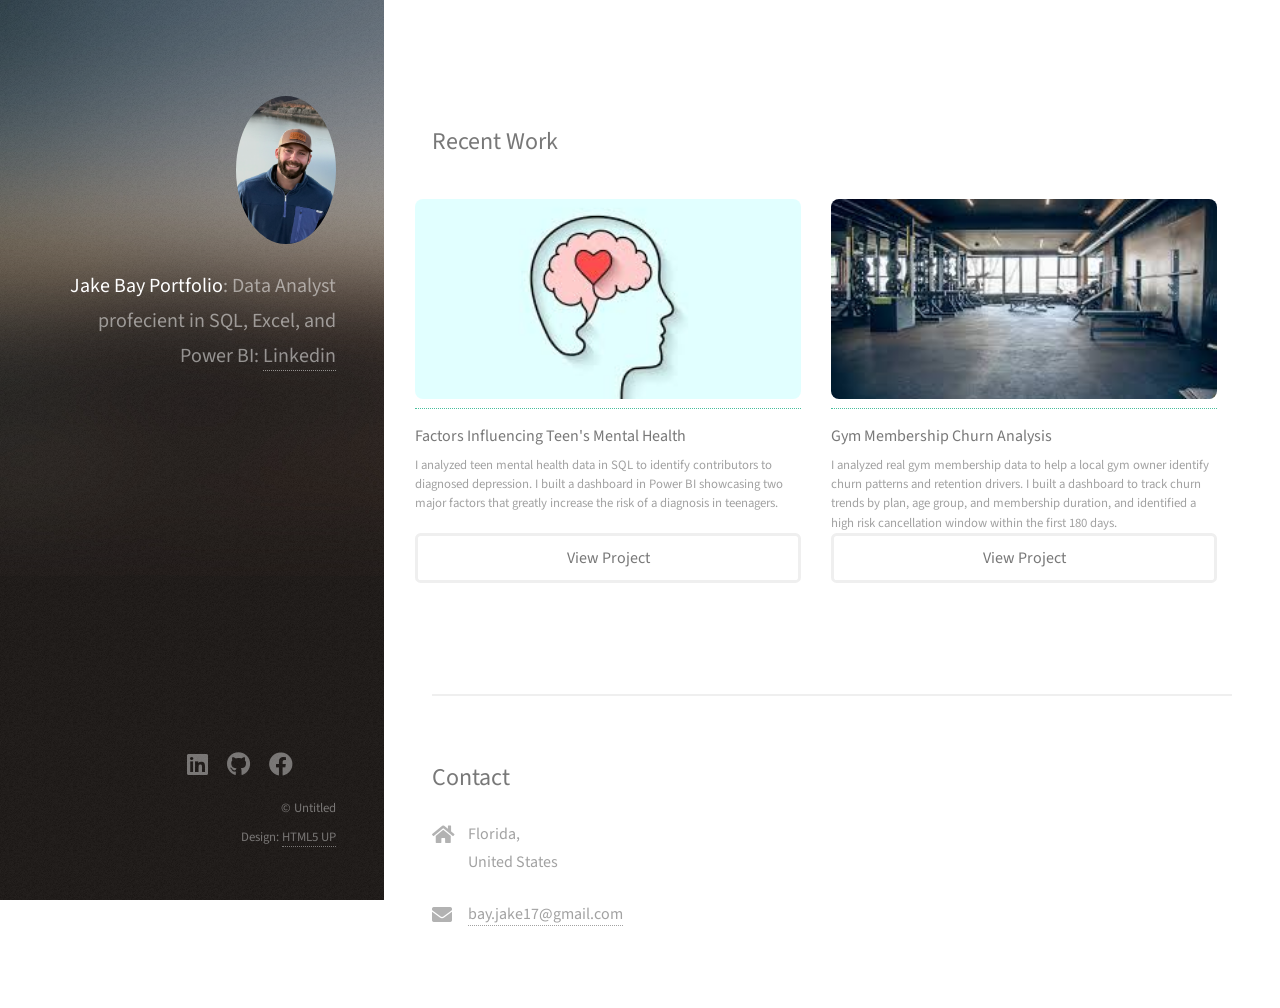
==== commit 0804a183: "Add files via upload" ====
--- a/index.html
+++ b/index.html
@@ -6,7 +6,7 @@
 -->
 <html>
 	<head>
-		<title>Jake Bay Portfolio </title> harset="utf-8" />
+		<title>Jake Bay Portfolio </title>  />
 		<meta name="viewport" content="width=device-width, initial-scale=1, user-scalable=no" />
 		<link rel="stylesheet" href="assets/css/main.css" />
 	</head>
@@ -15,9 +15,9 @@
 		<!-- Header -->
 			<header id="header">
 				<div class="inner">
-					<a href="#" class="image avatar"><img src="images/Title.jpg" alt="" /></a>
-					<h1><strong>Jake Bay Portfolio</strong>, Data Analyst<br />
-					profecient in SQL, Excel, and Power BI. <br />
+					<a href="#" class="image avatar"><img src="images/Profile.PNG" alt="" /></a>
+					<h1><strong>Jake Bay Portfolio</strong>: Data Analyst<br />
+					profecient in SQL, Excel, and Power BI: <br />
 					<a href="https://www.linkedin.com/in/jake-bay/">Linkedin</a></h1>
 				</div>
 			</header>
